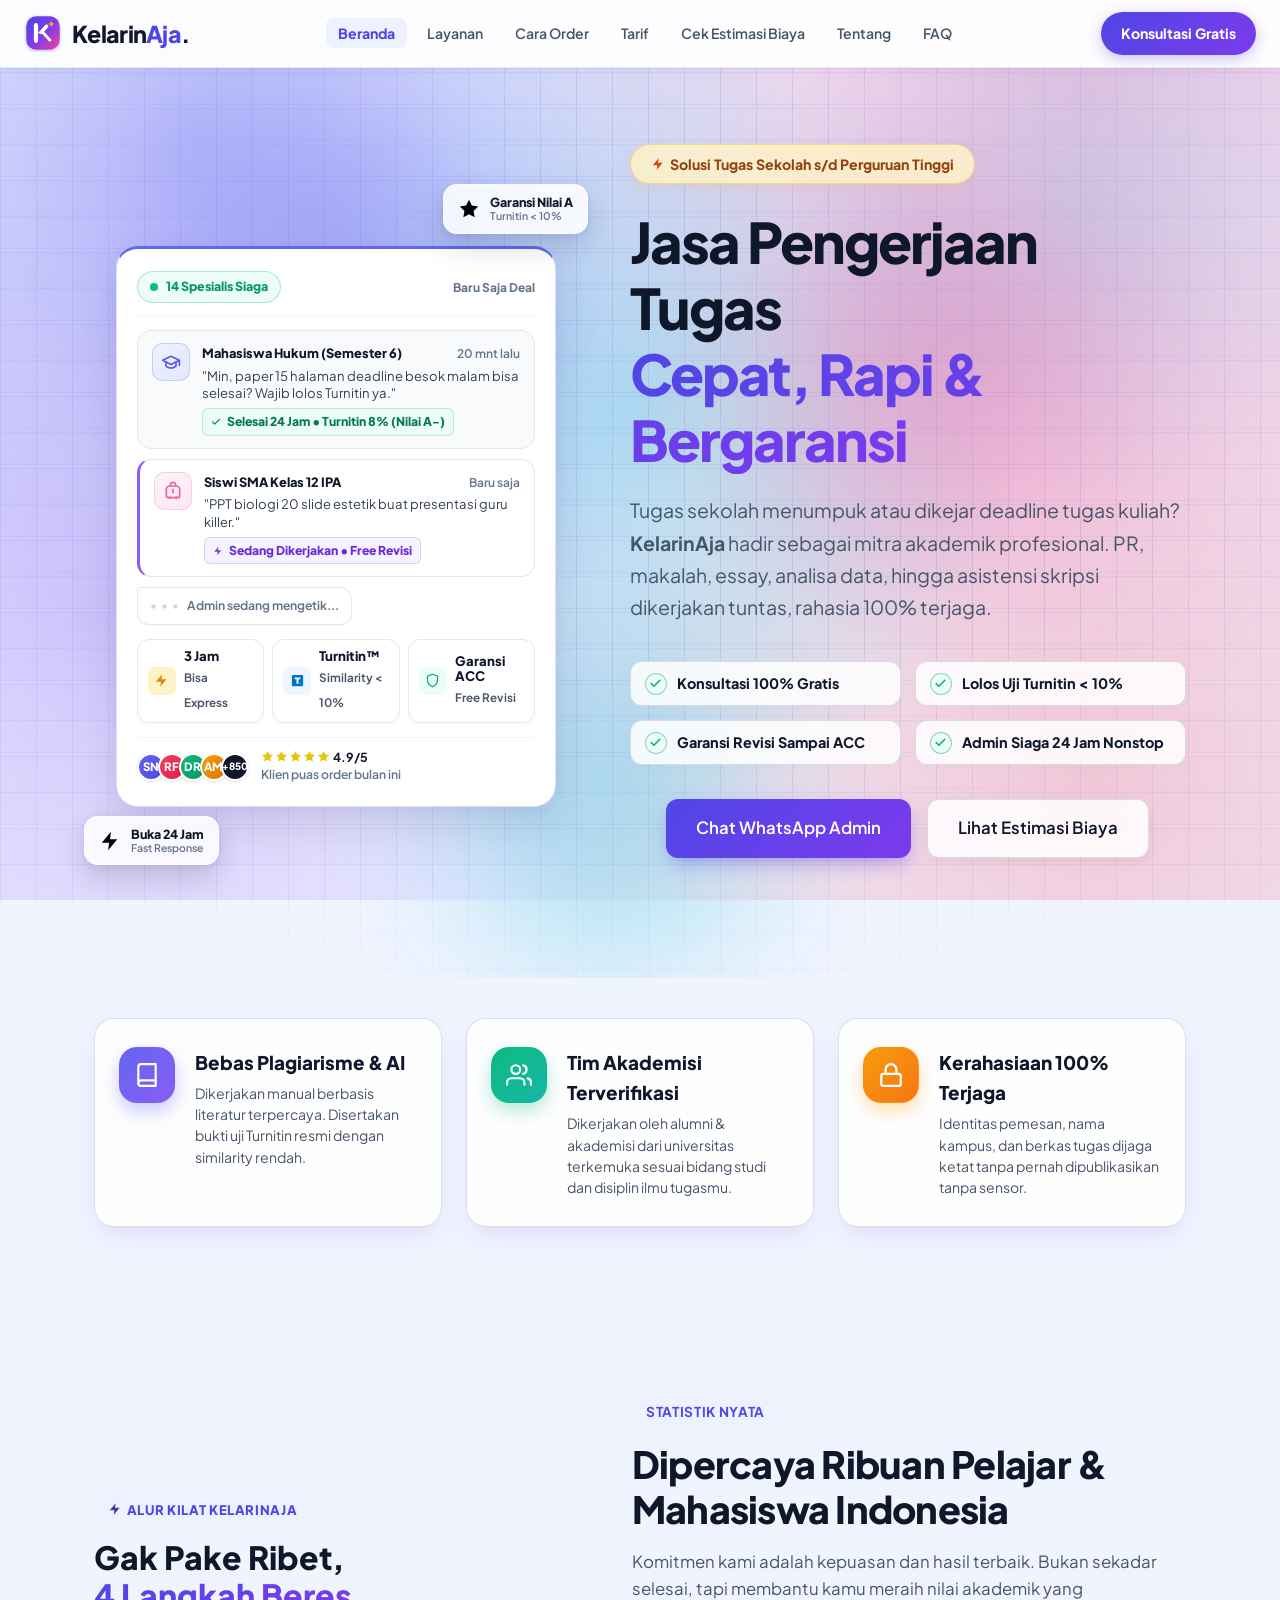
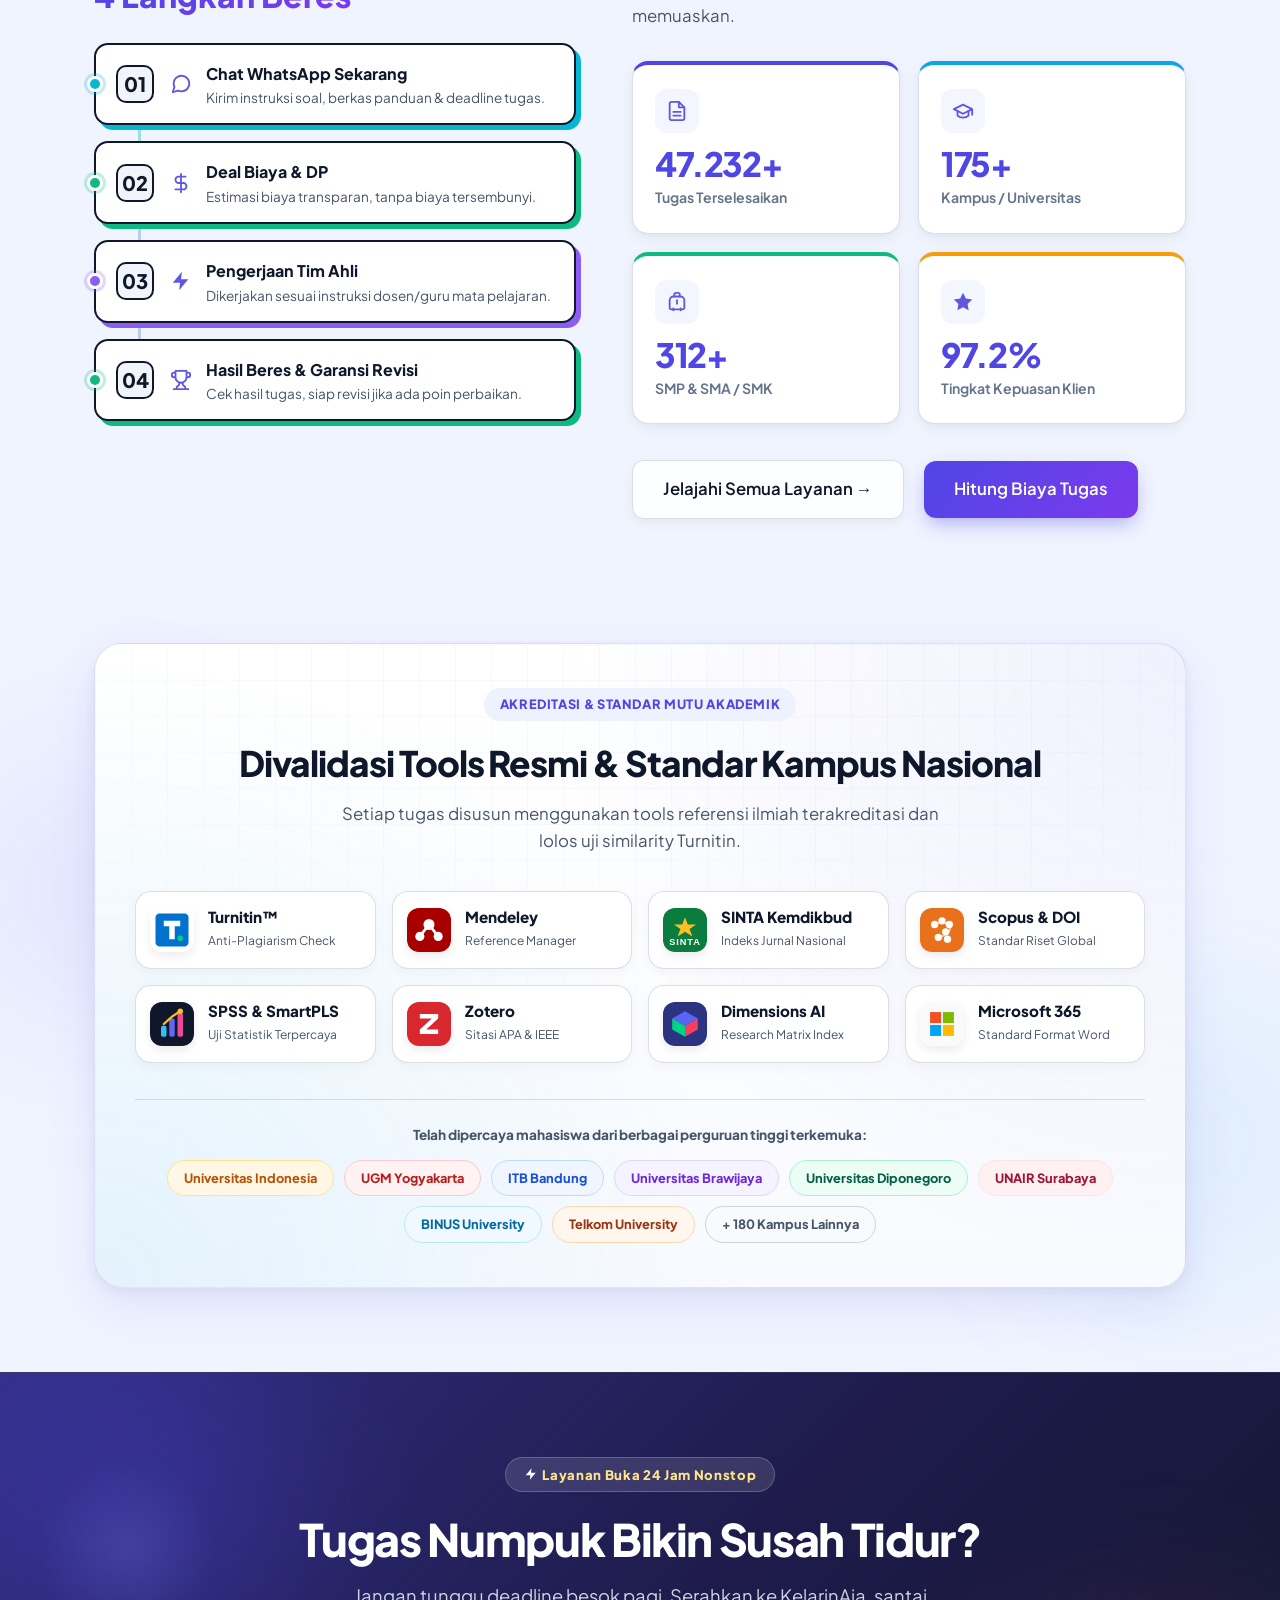
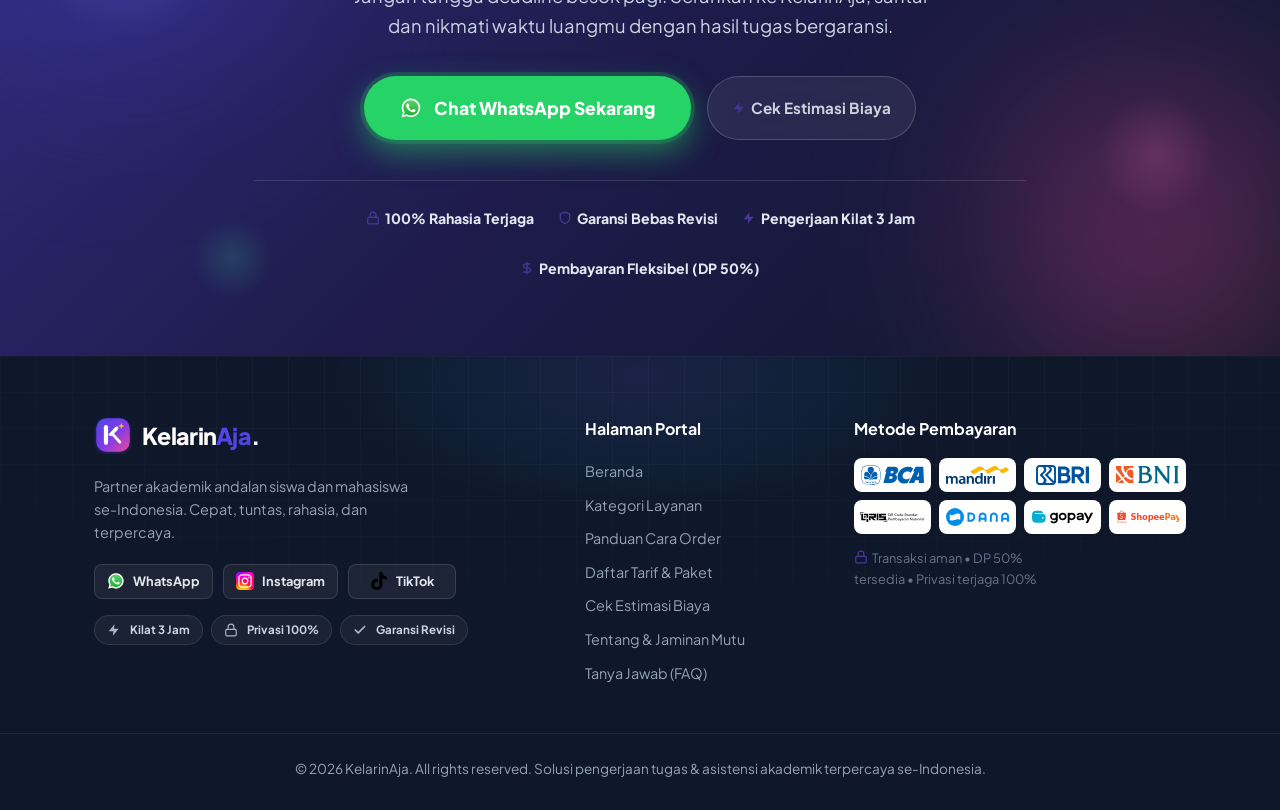
==== index.html @ 0a90c552 "Add favicon to eliminate 404" ====
<!DOCTYPE html>
<html lang="id">
<head>
  <meta charset="UTF-8">
  <meta name="viewport" content="width=device-width, initial-scale=1.0">
  <title>KelarinAja — Solusi Cepat &amp; Rapi Tugas Sekolah s/d Kuliah</title>
  <meta name="description" content="Jasa pengerjaan tugas akademik terpercaya untuk SMP, SMA, dan Mahasiswa. Privasi 100% aman, bebas plagiasi Turnitin, garansi revisi sampai tuntas.">
  <link rel="icon" type="image/svg+xml" href="logo.svg">
  <link rel="stylesheet" href="fonts.css">
  <link rel="stylesheet" href="styles.css?v=2.5">
</head>
<body>

  <!-- Navbar -->
  <header class="navbar">
    <div class="container nav-container">
      <a href="index.html" class="logo">
        <div class="logo-icon-wrap">
          <img src="logo.svg" alt="KelarinAja Logo" class="brand-logo-img">
        </div>
        <span class="logo-text">Kelarin<span class="logo-accent">Aja</span>.</span>
      </a>
      <nav class="nav-links">
        <a href="index.html" class="active">Beranda</a>
        <a href="layanan.html">Layanan</a>
        <a href="cara-order.html">Cara Order</a>
        <a href="harga.html">Tarif</a>
        <a href="cek-estimasi.html">Cek Estimasi Biaya</a>
        <a href="tentang.html">Tentang</a>
        <a href="faq.html">FAQ</a>
      </nav>
      <button class="menu-toggle" id="menuToggle" aria-label="Buka menu" aria-expanded="false">
        <span></span><span></span><span></span>
      </button>
      <a href="https://wa.me/6285770626647?text=Halo%20Admin%20KelarinAja,%20mau%20konsultasi%20tugas" target="_blank" class="btn btn-primary nav-cta">
        <span>Konsultasi Gratis</span>
      </a>
    </div>
  </header>
<nav class="mobile-drawer" id="mobileDrawer" aria-label="Menu mobile">
    <div class="drawer-head">
      <a href="index.html" class="drawer-logo">
        <img src="logo.svg" alt="KelarinAja Logo" class="brand-logo-img">
        <span class="logo-text">Kelarin<span class="logo-accent">Aja</span>.</span>
      </a>
      <button class="drawer-close" id="drawerClose" aria-label="Tutup menu" type="button">
        <span></span><span></span>
      </button>
    </div>
    <div class="drawer-links">
          <a href="index.html" class="d-link active">Beranda</a>
          <a href="layanan.html" class="d-link">Layanan</a>
          <a href="cara-order.html" class="d-link">Cara Order</a>
          <a href="harga.html" class="d-link">Tarif</a>
          <a href="cek-estimasi.html" class="d-link">Cek Estimasi Biaya</a>
          <a href="tentang.html" class="d-link">Tentang</a>
          <a href="faq.html" class="d-link">FAQ</a>
    </div>
    <div class="drawer-foot">
      <a href="https://wa.me/6285770626647?text=Halo%20Admin%20KelarinAja,%20mau%20konsultasi%20tugas" target="_blank" class="drawer-cta">
        <span>Konsultasi Gratis</span>
      </a>
      <div class="drawer-socials">
        <a href="https://wa.me/6285770626647" target="_blank" aria-label="WhatsApp"><img src="logo-social-wa.svg" alt="WA"></a>
        <a href="https://instagram.com/kelarinaja.id" target="_blank" aria-label="Instagram"><img src="logo-social-ig.svg" alt="IG"></a>
        <a href="https://tiktok.com/@kelarinaja" target="_blank" aria-label="TikTok"><img src="logo-social-tiktok.svg" alt="TikTok"></a>
      </div>
      <p class="drawer-note">Garansi Revisi &bull; Privasi 100% &bull; Kilat 3 Jam</p>
    </div>
</nav>

  <!-- Hero Section (Clean, Humanis, Berbobot) -->
  <section class="hero">
    <div class="hero-glow hero-glow-1"></div>
    <div class="hero-glow hero-glow-2"></div>
    <div class="hero-glow hero-glow-3"></div>

    <div class="container hero-split-modern">
            <!-- Kolom Kiri: Live Activity Showcase (Sempurna & Modern) -->
                  <div class="hero-avatar-col">
                    <!-- Floating glass proof chips -->
                    <div class="float-chip fc-grade">
                      <img src="icons/ic-star.svg" alt="">
                      <span><strong>Garansi Nilai A</strong><em>Turnitin &lt; 10%</em></span>
                    </div>
                    <div class="float-chip fc-24">
                      <img src="icons/ic-bolt.svg" alt="">
                      <span><strong>Buka 24 Jam</strong><em>Fast Response</em></span>
                    </div>
                    <div class="live-glass-card">
          <div class="live-card-header">
            <div class="live-status-badge">
              <span class="pulse-dot"></span>
              <span>14 Spesialis Siaga</span>
            </div>
            <span class="live-clock">Baru Saja Deal</span>
          </div>

          <div class="order-chat-bubble">
            <div class="chat-avatar-box av-grad-blue"><img src="icons/ic-grad.svg" alt=""></div>
            <div class="chat-content">
              <div class="chat-header-meta">
                <span class="chat-sender">Mahasiswa Hukum (Semester 6)</span>
                <span class="chat-time-tag">20 mnt lalu</span>
              </div>
              <div class="chat-msg">"Min, paper 15 halaman deadline besok malam bisa selesai? Wajib lolos Turnitin ya."</div>
              <div class="chat-tag status-success">
                <img class="tag-ic" src="icons/ic-check.svg" alt=""> Selesai 24 Jam • Turnitin 8% (Nilai A-)
              </div>
            </div>
          </div>

          <div class="order-chat-bubble secondary-bubble">
            <div class="chat-avatar-box av-grad-pink"><img src="icons/ic-bag.svg" alt=""></div>
            <div class="chat-content">
              <div class="chat-header-meta">
                <span class="chat-sender">Siswi SMA Kelas 12 IPA</span>
                <span class="chat-time-tag">Baru saja</span>
              </div>
              <div class="chat-msg">"PPT biologi 20 slide estetik buat presentasi guru killer."</div>
              <div class="chat-tag status-progress">
                <img class="tag-ic" src="icons/ic-bolt.svg" alt=""> Sedang Dikerjakan • Free Revisi
              </div>
            </div>
          </div>


          <div class="wa-typing-row">
            <span class="wa-typing-dot"></span>
            <span class="wa-typing-dot"></span>
            <span class="wa-typing-dot"></span>
            <span class="wa-typing-text">Admin sedang mengetik...</span>
          </div>

          <div class="live-metrics-row">
            <div class="live-metric-box">
              <div class="lm-icon-chip chip-amber"><img src="icons/ic-bolt.svg" alt=""></div>
              <div>
                <strong>3 Jam</strong>
                <span>Bisa Express</span>
              </div>
            </div>
            <div class="live-metric-box">
              <div class="lm-icon-chip chip-turnitin">
                <img src="logo-turnitin.svg" alt="Turnitin">
              </div>
              <div>
                <strong>Turnitin™</strong>
                <span>Similarity &lt; 10%</span>
              </div>
            </div>
            <div class="live-metric-box">
              <div class="lm-icon-chip chip-green"><img src="icons/ic-shield.svg" alt=""></div>
              <div>
                <strong>Garansi ACC</strong>
                <span>Free Revisi</span>
              </div>
            </div>
          </div>

          <div class="live-card-footer">
            <div class="user-stack">
              <span class="u-badge b1">SN</span>
              <span class="u-badge b2">RF</span>
              <span class="u-badge b3">DR</span>
              <span class="u-badge b4">AM</span>
              <span class="u-badge b-plus">+850</span>
            </div>
            <div class="u-proof-info">
              <div class="u-stars"><img class="star-ic" src="icons/ic-star.svg" alt=""><img class="star-ic" src="icons/ic-star.svg" alt=""><img class="star-ic" src="icons/ic-star.svg" alt=""><img class="star-ic" src="icons/ic-star.svg" alt=""><img class="star-ic" src="icons/ic-star.svg" alt=""> <strong>4.9/5</strong></div>
              <span class="u-text">Klien puas order bulan ini</span>
            </div>
          </div>
        </div>
      </div>
      <!-- Kolom Kanan: Headline + Checklist + CTA -->
      <div class="hero-content-col">
        <div class="hero-badge"><img class="badge-ic" src="icons/ic-sparkle.svg" alt=""> Solusi Tugas Sekolah s/d Perguruan Tinggi</div>
        <h1 class="hero-title">Jasa Pengerjaan Tugas <br><span class="gradient-text">Cepat, Rapi &amp; Bergaransi</span></h1>
        <p class="hero-desc">
          Tugas sekolah menumpuk atau dikejar deadline tugas kuliah? <strong>KelarinAja</strong> hadir sebagai mitra akademik profesional. PR, makalah, essay, analisa data, hingga asistensi skripsi dikerjakan tuntas, rahasia 100% terjaga.
        </p>

        <!-- 4 Key Checklist Points -->
        <div class="hero-checklist-grid">
          <div class="check-item">
            <span class="check-icon"><img src="icons/ic-check.svg" alt=""></span>
            <span>Konsultasi 100% Gratis</span>
          </div>
          <div class="check-item">
            <span class="check-icon"><img src="icons/ic-check.svg" alt=""></span>
            <span>Lolos Uji Turnitin &lt; 10%</span>
          </div>
          <div class="check-item">
            <span class="check-icon"><img src="icons/ic-check.svg" alt=""></span>
            <span>Garansi Revisi Sampai ACC</span>
          </div>
          <div class="check-item">
            <span class="check-icon"><img src="icons/ic-check.svg" alt=""></span>
            <span>Admin Siaga 24 Jam Nonstop</span>
          </div>
        </div>

        <div class="hero-actions">
          <a href="https://wa.me/6285770626647?text=Halo%20Admin%20KelarinAja,%20mau%20order%20tugas" target="_blank" class="btn btn-primary btn-lg">
            Chat WhatsApp Admin
          </a>
          <a href="cek-estimasi.html" class="btn btn-secondary btn-lg">
            Lihat Estimasi Biaya
          </a>
        </div>
      </div>
    </div>
  </section>

  <!-- 3 Pilar Keunggulan Utama -->
  <section class="section three-pillars-section">
    <div class="container">
      <div class="three-pillars-grid">
        <div class="pillar-card">
          <div class="pillar-icon-box bg-blue">
            <span class=""><img src="icons/ic-book.svg" alt=""></span>
          </div>
          <div class="pillar-content">
            <h3>Bebas Plagiarisme &amp; AI</h3>
            <p>Dikerjakan manual berbasis literatur terpercaya. Disertakan bukti uji Turnitin resmi dengan similarity rendah.</p>
          </div>
        </div>

        <div class="pillar-card">
          <div class="pillar-icon-box bg-teal">
            <span class=""><img src="icons/ic-users.svg" alt=""></span>
          </div>
          <div class="pillar-content">
            <h3>Tim Akademisi Terverifikasi</h3>
            <p>Dikerjakan oleh alumni &amp; akademisi dari universitas terkemuka sesuai bidang studi dan disiplin ilmu tugasmu.</p>
          </div>
        </div>

        <div class="pillar-card">
          <div class="pillar-icon-box bg-amber">
            <span class=""><img src="icons/ic-lock.svg" alt=""></span>
          </div>
          <div class="pillar-content">
            <h3>Kerahasiaan 100% Terjaga</h3>
            <p>Identitas pemesan, nama kampus, dan berkas tugas dijaga ketat tanpa pernah dipublikasikan tanpa sensor.</p>
          </div>
        </div>
      </div>
    </div>
  </section>

  <!-- Ringkasan Angka Pencapaian & Alur Order Singkat -->
  <section class="section">
    <div class="container">
      <div class="flow-proof-grid">
        <div class="flow-visual-col">
          <div class="flow-badge-top"><img class="badge-ic" src="icons/ic-sparkle.svg" alt=""> Alur Kilat KelarinAja</div>
          <h3 class="flow-visual-title">Gak Pake Ribet, <br><span class="gradient-text">4 Langkah Beres</span></h3>

          <!-- Timeline Terhubung dengan Garis Vertikal -->
          <div class="flow-cards-stack timeline-connected">
            <div class="pop-flow-card card-cyan">
              <div class="timeline-dot dot-cyan"></div>
              <div class="pop-card-number">01</div>
              <div class="pop-card-body">
                <span class="pop-card-icon"><img src="icons/ic-chat.svg" alt=""></span>
                <div>
                  <h4>Chat WhatsApp Sekarang</h4>
                  <p>Kirim instruksi soal, berkas panduan &amp; deadline tugas.</p>
                </div>
              </div>
            </div>

            <div class="pop-flow-card card-mint">
              <div class="timeline-dot dot-mint"></div>
              <div class="pop-card-number">02</div>
              <div class="pop-card-body">
                <span class="pop-card-icon"><img src="icons/ic-deal.svg" alt=""></span>
                <div>
                  <h4>Deal Biaya &amp; DP</h4>
                  <p>Estimasi biaya transparan, tanpa biaya tersembunyi.</p>
                </div>
              </div>
            </div>

            <div class="pop-flow-card card-purple">
              <div class="timeline-dot dot-purple"></div>
              <div class="pop-card-number">03</div>
              <div class="pop-card-body">
                <span class="pop-card-icon"><img src="icons/ic-bolt.svg" alt=""></span>
                <div>
                  <h4>Pengerjaan Tim Ahli</h4>
                  <p>Dikerjakan sesuai instruksi dosen/guru mata pelajaran.</p>
                </div>
              </div>
            </div>

            <div class="pop-flow-card card-emerald">
              <div class="timeline-dot dot-emerald"></div>
              <div class="pop-card-number">04</div>
              <div class="pop-card-body">
                <span class="pop-card-icon"><img src="icons/ic-trophy.svg" alt=""></span>
                <div>
                  <h4>Hasil Beres &amp; Garansi Revisi</h4>
                  <p>Cek hasil tugas, siap revisi jika ada poin perbaikan.</p>
                </div>
              </div>
            </div>
          </div>
        </div>

        <div class="flow-content-col">
          <span class="badge-sub">Statistik Nyata</span>
          <h2 class="flow-main-title">Dipercaya Ribuan Pelajar &amp; Mahasiswa Indonesia</h2>
          <p class="flow-main-desc">
            Komitmen kami adalah kepuasan dan hasil terbaik. Bukan sekadar selesai, tapi membantu kamu meraih nilai akademik yang memuaskan.
          </p>

          <div class="stats-counter-grid">
            <div class="stat-counter-card">
              <div class="stat-icon-wrap"><img src="icons/ic-doc.svg" alt=""></div>
              <div class="stat-number" data-target="48200" data-format="int" data-suffix="+">48.200+</div>
              <div class="stat-label">Tugas Terselesaikan</div>
            </div>

            <div class="stat-counter-card">
              <div class="stat-icon-wrap"><img src="icons/ic-grad.svg" alt=""></div>
              <div class="stat-number" data-target="180" data-format="int" data-suffix="+">180+</div>
              <div class="stat-label">Kampus / Universitas</div>
            </div>

            <div class="stat-counter-card">
              <div class="stat-icon-wrap"><img src="icons/ic-bag.svg" alt=""></div>
              <div class="stat-number" data-target="320" data-format="int" data-suffix="+">320+</div>
              <div class="stat-label">SMP &amp; SMA / SMK</div>
            </div>

            <div class="stat-counter-card">
              <div class="stat-icon-wrap"><img src="icons/ic-star.svg" alt=""></div>
              <div class="stat-number" data-target="99.4" data-format="decimal" data-suffix="%">99.4%</div>
              <div class="stat-label">Tingkat Kepuasan Klien</div>
            </div>
          </div>

          <div class="flow-cta-box">
            <a href="layanan.html" class="btn btn-secondary btn-lg">
              Jelajahi Semua Layanan &rarr;
            </a>
            <a href="cek-estimasi.html" class="btn btn-primary btn-lg">
              Hitung Biaya Tugas
            </a>
          </div>
        </div>
      </div>
    </div>
  </section>

  <!-- Section Validasi & Logo Mitra Resmi (SINTA, Scopus, Mendeley, Turnitin, Kampus) -->
  <section class="section trust-brands-section">
    <div class="container">
      <div class="trust-banner-card">
        <div class="tb-badge-top">Akreditasi &amp; Standar Mutu Akademik</div>
        <h2 class="tb-title">Divalidasi Tools Resmi &amp; Standar Kampus Nasional</h2>
        <p class="tb-desc">Setiap tugas disusun menggunakan tools referensi ilmiah terakreditasi dan lolos uji similarity Turnitin.</p>
        
        <!-- Logo Validasi Grid (Dengan Logo Asli Vektor HD, Bukan Emoji) -->
        <div class="verified-logos-grid">
          <div class="v-logo-item">
            <div class="v-brand-img-wrap">
              <img src="logo-turnitin.svg" alt="Turnitin Logo" class="v-brand-img">
            </div>
            <div>
              <strong>Turnitin™</strong>
              <span>Anti-Plagiarism Check</span>
            </div>
          </div>

          <div class="v-logo-item">
            <div class="v-brand-img-wrap">
              <img src="logo-mendeley.svg" alt="Mendeley Logo" class="v-brand-img">
            </div>
            <div>
              <strong>Mendeley</strong>
              <span>Reference Manager</span>
            </div>
          </div>

          <div class="v-logo-item">
            <div class="v-brand-img-wrap">
              <img src="logo-sinta.svg" alt="SINTA Kemdikbud Logo" class="v-brand-img">
            </div>
            <div>
              <strong>SINTA Kemdikbud</strong>
              <span>Indeks Jurnal Nasional</span>
            </div>
          </div>

          <div class="v-logo-item">
            <div class="v-brand-img-wrap">
              <img src="logo-scopus.svg" alt="Scopus Logo" class="v-brand-img">
            </div>
            <div>
              <strong>Scopus &amp; DOI</strong>
              <span>Standar Riset Global</span>
            </div>
          </div>

          <div class="v-logo-item">
            <div class="v-brand-img-wrap">
              <img src="logo-spss.svg" alt="SPSS SmartPLS Logo" class="v-brand-img">
            </div>
            <div>
              <strong>SPSS &amp; SmartPLS</strong>
              <span>Uji Statistik Terpercaya</span>
            </div>
          </div>

          <div class="v-logo-item">
            <div class="v-brand-img-wrap">
              <img src="logo-zotero.svg" alt="Zotero Logo" class="v-brand-img">
            </div>
            <div>
              <strong>Zotero</strong>
              <span>Sitasi APA &amp; IEEE</span>
            </div>
          </div>

          <div class="v-logo-item">
            <div class="v-brand-img-wrap">
              <img src="logo-dimensions.svg" alt="Dimensions AI Logo" class="v-brand-img">
            </div>
            <div>
              <strong>Dimensions AI</strong>
              <span>Research Matrix Index</span>
            </div>
          </div>

          <div class="v-logo-item">
            <div class="v-brand-img-wrap">
              <img src="logo-microsoft.svg" alt="Microsoft 365 Logo" class="v-brand-img">
            </div>
            <div>
              <strong>Microsoft 365</strong>
              <span>Standard Format Word</span>
            </div>
          </div>
        </div>

        <!-- Campus Trust Badges Row -->
        <div class="campus-trust-row">
          <span class="ct-label">Telah dipercaya mahasiswa dari berbagai perguruan tinggi terkemuka:</span>
          <div class="campus-pills">
            <span class="cp-pill cp-ui">Universitas Indonesia</span>
            <span class="cp-pill cp-ugm">UGM Yogyakarta</span>
            <span class="cp-pill cp-itb">ITB Bandung</span>
            <span class="cp-pill cp-ub">Universitas Brawijaya</span>
            <span class="cp-pill cp-undip">Universitas Diponegoro</span>
            <span class="cp-pill cp-unair">UNAIR Surabaya</span>
            <span class="cp-pill cp-binus">BINUS University</span>
            <span class="cp-pill cp-telkom">Telkom University</span>
            <span class="cp-pill cp-more">+ 180 Kampus Lainnya</span>
          </div>
        </div>
      </div>
    </div>
  </section>

  <!-- CTA Banner (Mewah, Modern, dengan Ornamen & Kontras Jelas) -->
  <section class="cta-banner">
    <div class="cta-glow cta-glow-left"></div>
    <div class="cta-glow cta-glow-right"></div>
    <!-- Floating decorative orbs -->
    <div class="cta-float-orb cta-orb-1"></div>
    <div class="cta-float-orb cta-orb-2"></div>
    <div class="cta-float-orb cta-orb-3"></div>

    <div class="container text-center cta-container-inner">
      <span class="cta-top-tag"><img class="badge-ic" src="icons/ic-sparkle.svg" alt=""> Layanan Buka 24 Jam Nonstop</span>
      <h2>Tugas Numpuk Bikin Susah Tidur?</h2>
      <p>Jangan tunggu deadline besok pagi. Serahkan ke KelarinAja, santai dan nikmati waktu luangmu dengan hasil tugas bergaransi.</p>

      <div class="cta-btn-group">
        <a href="https://wa.me/6285770626647?text=Halo%20Admin%20KelarinAja,%20mau%20order%20tugas%20sekarang" target="_blank" class="btn btn-cta-wa btn-lg">
          <img src="logo-social-wa.svg" alt="WA" style="width: 22px; height: 22px; display: block;">
          <span>Chat WhatsApp Sekarang</span>
        </a>
        <a href="cek-estimasi.html" class="btn btn-cta-calc btn-lg">
          <span><img class="badge-ic" src="icons/ic-sparkle.svg" alt=""> Cek Estimasi Biaya</span>
        </a>
      </div>

      <!-- Trust Badges di Bawah Tombol CTA -->
      <div class="cta-bottom-guarantee">
        <div class="c-badge-item">
          <span><img class="badge-ic" src="icons/ic-lock.svg" alt=""> 100% Rahasia Terjaga</span>
        </div>
        <div class="c-badge-item">
          <span><img class="badge-ic" src="icons/ic-shield.svg" alt=""> Garansi Bebas Revisi</span>
        </div>
        <div class="c-badge-item">
          <span><img class="badge-ic" src="icons/ic-bolt.svg" alt=""> Pengerjaan Kilat 3 Jam</span>
        </div>
        <div class="c-badge-item">
          <span><img class="badge-ic" src="icons/ic-deal.svg" alt=""> Pembayaran Fleksibel (DP 50%)</span>
        </div>
      </div>
    </div>
  </section>

  <!-- Footer -->
  <footer class="footer">
    <div class="container footer-container">
      <div class="footer-col">
        <a href="index.html" class="logo">
          <div class="logo-icon-wrap">
            <img src="logo.svg" alt="KelarinAja Logo" class="brand-logo-img">
          </div>
          <span class="logo-text">Kelarin<span class="logo-accent">Aja</span>.</span>
        </a>
        <p class="footer-desc">Partner akademik andalan siswa dan mahasiswa se-Indonesia. Cepat, tuntas, rahasia, dan terpercaya.</p>
        <div class="footer-social-row">
                  <a href="https://wa.me/6285770626647" target="_blank" class="footer-social-link" title="WhatsApp Admin Resmi">
                    <img src="logo-social-wa.svg" alt="WhatsApp" class="footer-social-icon">
                    <span>WhatsApp</span>
                  </a>
                  <a href="https://instagram.com/kelarinaja.id" target="_blank" class="footer-social-link" title="Instagram: @kelarinaja.id">
                    <img src="logo-social-ig.svg" alt="Instagram" class="footer-social-icon">
                    <span>Instagram</span>
                  </a>
                  <a href="https://tiktok.com/@kelarinaja" target="_blank" class="footer-social-link" title="TikTok: @kelarinaja">
                    <img src="logo-social-tiktok.svg" alt="TikTok" class="footer-social-icon">
                    <span>TikTok</span>
                  </a>
                </div>
                <div class="footer-trust-chips">
                  <span class="ft-chip"><img class="badge-ic" src="icons/ic-bolt.svg" alt=""> Kilat 3 Jam</span>
                  <span class="ft-chip"><img class="badge-ic" src="icons/ic-lock.svg" alt=""> Privasi 100%</span>
                  <span class="ft-chip"><img class="badge-ic" src="icons/ic-check.svg" alt=""> Garansi Revisi</span>
                </div>
      </div>
      <div class="footer-col">
        <h4>Halaman Portal</h4>
        <ul class="footer-links">
          <li><a href="index.html">Beranda</a></li>
          <li><a href="layanan.html">Kategori Layanan</a></li>
          <li><a href="cara-order.html">Panduan Cara Order</a></li>
          <li><a href="harga.html">Daftar Tarif &amp; Paket</a></li>
          <li><a href="cek-estimasi.html">Cek Estimasi Biaya</a></li>
          <li><a href="tentang.html">Tentang &amp; Jaminan Mutu</a></li>
          <li><a href="faq.html">Tanya Jawab (FAQ)</a></li>
        </ul>
      </div>
      <div class="footer-col">
        <h4>Metode Pembayaran</h4>
        <div class="payment-logo-row">
          <div class="pay-card" title="Bank BCA"><img src="logo-pay-bca.svg" alt="BCA"></div>
          <div class="pay-card" title="Bank Mandiri"><img src="logo-pay-mandiri.svg" alt="Mandiri"></div>
          <div class="pay-card" title="Bank BRI"><img src="logo-pay-bri.svg" alt="BRI"></div>
          <div class="pay-card" title="Bank BNI"><img src="logo-pay-bni.svg" alt="BNI"></div>
          <div class="pay-card pay-card-qris" title="QRIS Semua Pembayaran"><img src="logo-pay-qris.svg" alt="QRIS"></div>
          <div class="pay-card" title="DANA E-Wallet"><img src="logo-pay-dana.svg" alt="DANA"></div>
          <div class="pay-card" title="GoPay E-Wallet"><img src="logo-pay-gopay.svg" alt="GoPay"></div>
          <div class="pay-card" title="ShopeePay E-Wallet"><img src="logo-pay-shopeepay.svg" alt="ShopeePay"></div>
        </div>
        <p class="footer-safe-note" style="margin-top: 14px; font-size: 0.8rem; color: #64748B; text-wrap: balance;">
          <img class="badge-ic" src="icons/ic-lock.svg" alt=""> Transaksi aman • DP 50% tersedia • Privasi terjaga 100%
        </p>
      </div>
    </div>
    <div class="footer-bottom text-center">
      <p>&copy; 2026 KelarinAja. All rights reserved. Solusi pengerjaan tugas &amp; asistensi akademik terpercaya se-Indonesia.</p>
    </div>
  </footer>

  <!-- Floating WhatsApp Button -->
  <a href="https://wa.me/6285770626647?text=Halo%20Admin%20KelarinAja,%20mau%20konsultasi%20tugas" target="_blank" class="floating-wa" title="Hubungi Admin WhatsApp">
    <img src="logo-social-wa.svg" alt="WA" style="width: 20px; height: 20px; display: block;">
    <span class="wa-text">Chat Admin</span>
  </a>

  <script src="script.js?v=2.5"></script>
  <script src="menu.js?v=2.5"></script>
</body>
</html>
---- fonts.css ----
/* Font lokal - disalin dari Google Fonts (subset latin).
   Alasan: supaya tampilan tidak bergantung pada koneksi ke Google.
   Kalau requestnya lambat, browser render pakai font sistem dan desainnya
   jatuh tanpa error apa pun.

   Bobot yang berbentuk rentang (mis. 400 700) berarti file itu variable
   font - satu file melayani semua bobot. Lisensi: SIL OFL 1.1.
   Verifikasi: [...document.fonts] semuanya 'loaded', dan tidak ada
   link ke google di DOM. */

@font-face{
  font-family: 'Plus Jakarta Sans';
  font-style: normal;
  font-weight: 400 800;
  font-display: swap;
  src: url('assets/fonts/plus-jakarta-sans-normal.woff2') format('woff2');
}
---- styles.css ----
/* Design System & Base CSS */
:root {
  --primary: #4F46E5;
  --primary-hover: #4338CA;
  --primary-light: #EEF2FF;
  --accent: #06B6D4;
  --accent-pink: #EC4899;
  --text-main: #0F172A;
  --text-muted: #475569;
  --bg-main: #F0F4FF;
  --bg-light: rgba(255, 255, 255, 0.85);
  --border: rgba(148, 163, 184, 0.35);
  --card-shadow: 0 12px 30px -6px rgba(79, 70, 229, 0.12), 0 6px 12px -4px rgba(0, 0, 0, 0.04);
  --card-hover-shadow: 0 20px 35px -5px rgba(79, 70, 229, 0.2), 0 10px 15px -5px rgba(0, 0, 0, 0.06);
  --radius: 20px;
  --radius-sm: 10px;
  --font-sans: 'Plus Jakarta Sans', -apple-system, BlinkMacSystemFont, sans-serif;
}

* {
  box-sizing: border-box;
  margin: 0;
  padding: 0;
}

html {
  scroll-behavior: smooth;
  overflow-x: clip;
}

body {
  font-family: var(--font-sans);
  color: var(--text-main);
  background-color: var(--bg-main);
  /* Energetic Vivid Mesh Gradient + High Contrast Tech Grid */
  background-image: 
    radial-gradient(circle at 15% 15%, rgba(99, 102, 241, 0.35) 0%, transparent 45%),
    radial-gradient(circle at 85% 10%, rgba(236, 72, 153, 0.3) 0%, transparent 45%),
    radial-gradient(circle at 50% 45%, rgba(6, 182, 212, 0.28) 0%, transparent 50%),
    radial-gradient(circle at 10% 70%, rgba(139, 92, 246, 0.3) 0%, transparent 45%),
    radial-gradient(circle at 85% 85%, rgba(244, 63, 94, 0.25) 0%, transparent 45%),
    linear-gradient(to right, rgba(99, 102, 241, 0.08) 1px, transparent 1px),
    linear-gradient(to bottom, rgba(99, 102, 241, 0.08) 1px, transparent 1px);
  background-size: 100% 100%, 100% 100%, 100% 100%, 100% 100%, 100% 100%, 36px 36px, 36px 36px;
  background-attachment: fixed;
  line-height: 1.6;
  -webkit-font-smoothing: antialiased;
}

.container {
  max-width: 1140px;
  margin: 0 auto;
  padding: 0 24px;
}

/* Typography & Helpers */
.text-center { text-align: center; }
.gradient-text {
  background: linear-gradient(135deg, #4F46E5 0%, #7C3AED 100%);
  -webkit-background-clip: text;
  -webkit-text-fill-color: transparent;
}

.badge-sub {
  display: inline-block;
  padding: 6px 14px;
  background: var(--primary-light);
  color: var(--primary);
  font-size: 0.85rem;
  font-weight: 700;
  border-radius: 999px;
  text-transform: uppercase;
  letter-spacing: 0.05em;
  margin-bottom: 12px;
}

.section {
  padding: 84px 0;
}

.bg-light {
  background-color: var(--bg-light);
}

.section-title {
  font-size: 2.25rem;
  font-weight: 800;
  letter-spacing: -0.02em;
  margin-bottom: 12px;
}

.section-desc {
  font-size: 1.1rem;
  color: var(--text-muted);
  max-width: 600px;
  margin: 0 auto 50px;
}

/* Buttons */
.btn {
  display: inline-flex;
  align-items: center;
  justify-content: center;
  padding: 12px 24px;
  border-radius: var(--radius-sm);
  font-weight: 600;
  text-decoration: none;
  transition: all 0.2s ease;
  cursor: pointer;
  border: none;
  font-size: 0.95rem;
}

.btn-primary {
  background: linear-gradient(135deg, #4F46E5 0%, #7C3AED 100%);
  color: #fff;
  box-shadow: 0 8px 20px -4px rgba(79, 70, 229, 0.45);
}

.btn-primary:hover {
  background: linear-gradient(135deg, #4338CA 0%, #6D28D9 100%);
  transform: translateY(-2px);
  box-shadow: 0 12px 24px -4px rgba(79, 70, 229, 0.55);
}

.btn-secondary {
  background: rgba(255, 255, 255, 0.85);
  backdrop-filter: blur(8px);
  color: var(--text-main);
  border: 1px solid var(--border);
  box-shadow: 0 4px 12px rgba(0, 0, 0, 0.05);
}

.btn-secondary:hover {
  background-color: #fff;
  border-color: #94a3b8;
  transform: translateY(-2px);
}

.btn-outline {
  background-color: transparent;
  color: var(--primary);
  border: 2px solid var(--primary);
}

.btn-outline:hover {
  background-color: var(--primary);
  color: #fff;
}

.btn-lg {
  padding: 15px 30px;
  font-size: 1.05rem;
  border-radius: 12px;
}

.btn-block {
  width: 100%;
}

/* Navbar - Sleek Modern Floating Glass Navigation */
.navbar {
  position: sticky;
  top: 0;
  background: rgba(255, 255, 255, 0.94);
  backdrop-filter: blur(16px);
  z-index: 1000;
  border-bottom: 1px solid rgba(226, 232, 240, 0.8);
  box-shadow: 0 4px 20px -2px rgba(0, 0, 0, 0.04);
  padding: 12px 0;
}

.nav-container {
  max-width: 1280px;
  margin: 0 auto;
  padding: 0 24px;
  display: flex;
  align-items: center;
  justify-content: space-between;
  gap: 20px;
}

.logo {
  display: inline-flex;
  align-items: center;
  gap: 10px;
  text-decoration: none;
  font-size: 1.45rem;
  font-weight: 850;
  color: var(--text-main);
  letter-spacing: -0.03em;
  white-space: nowrap;
  flex-shrink: 0;
}

.logo-icon-wrap {
  width: 38px;
  height: 38px;
  display: flex;
  align-items: center;
  justify-content: center;
  flex-shrink: 0;
  transition: transform 0.3s cubic-bezier(0.34, 1.56, 0.64, 1);
}

.logo:hover .logo-icon-wrap {
  transform: rotate(-8deg) scale(1.08);
}

.brand-logo-img {
  width: 100%;
  height: 100%;
  display: block;
}

.logo-accent {
  color: var(--primary);
}

.nav-links {
  display: flex;
  align-items: center;
  gap: 8px;
  flex-wrap: nowrap;
  white-space: nowrap;
}

.nav-links a {
  text-decoration: none;
  color: #475569;
  font-weight: 600;
  font-size: 0.88rem;
  padding: 8px 12px;
  border-radius: 8px;
  transition: all 0.2s ease;
  white-space: nowrap;
  display: inline-flex;
  align-items: center;
  line-height: 1;
}

.nav-links a:hover {
  color: var(--primary);
  background: rgba(238, 242, 255, 0.7);
}

.nav-links a.active {
  color: var(--primary);
  background: var(--primary-light);
  font-weight: 750;
}

.nav-links a.nav-highlight {
  color: #4338CA;
  background: linear-gradient(135deg, #EEF2FF 0%, #E0E7FF 100%);
  border: 1px solid rgba(79, 70, 229, 0.25);
  font-weight: 750;
  padding: 8px 14px;
  border-radius: 999px;
  box-shadow: 0 2px 8px rgba(79, 70, 229, 0.08);
}

.nav-links a.nav-highlight:hover {
  background: var(--primary);
  color: #FFFFFF;
  border-color: var(--primary);
  box-shadow: 0 4px 12px rgba(79, 70, 229, 0.25);
}

.nav-cta {
  padding: 10px 20px;
  font-size: 0.88rem;
  font-weight: 750;
  white-space: nowrap;
  flex-shrink: 0;
  border-radius: 999px;
  background: linear-gradient(135deg, #4F46E5 0%, #7C3AED 100%);
  box-shadow: 0 4px 14px rgba(79, 70, 229, 0.3);
}

/* Page Header for Subpages */
.page-header {
  padding: 60px 0 30px;
  text-align: center;
  position: relative;
}

/* themed icon chip at top of subpage headers — one aligned unit with the pill */
.page-header-badge {
  display: inline-flex;
  align-items: center;
  gap: 10px;
  margin-bottom: 14px;
}

.page-header-badge .badge-sub {
  margin-bottom: 0;
}

.page-header-icon {
  display: inline-flex;
  align-items: center;
  justify-content: center;
  width: 44px;
  height: 44px;
  border-radius: 14px;
  background: linear-gradient(135deg, #6366F1, #8B5CF6);
  box-shadow: 0 8px 18px rgba(99, 102, 241, 0.32);
  flex-shrink: 0;
}

.page-header-icon img {
  width: 26px;
  height: 26px;
  filter: brightness(0) invert(1);
}

/* Vertical Steps Detail (cara-order.html) */
.steps-vertical-list {
  display: flex;
  flex-direction: column;
  gap: 24px;
}

.step-card-detail {
  background: rgba(255, 255, 255, 0.9);
  backdrop-filter: blur(16px);
  border: 1px solid var(--border);
  border-radius: 20px;
  padding: 32px 30px;
  box-shadow: var(--card-shadow);
  position: relative;
  transition: transform 0.2s ease;
}

.step-card-detail:hover {
  transform: translateY(-4px);
  border-color: rgba(79, 70, 229, 0.4);
}

.sc-badge {
  display: inline-block;
  font-size: 0.75rem;
  font-weight: 800;
  color: var(--primary);
  background: var(--primary-light);
  padding: 4px 12px;
  border-radius: 6px;
  margin-bottom: 12px;
  letter-spacing: 0.05em;
}

/* colored per-step accents (connects with index flow colors) */
.step-card-detail:nth-child(1) { border-left: 4px solid #22D3EE; }
.step-card-detail:nth-child(2) { border-left: 4px solid #10B981; }
.step-card-detail:nth-child(3) { border-left: 4px solid #8B5CF6; }
.step-card-detail:nth-child(4) { border-left: 4px solid #F59E0B; }

.step-card-detail:nth-child(1) .sc-badge { background: #E0F7FE; color: #0E7490; }
.step-card-detail:nth-child(2) .sc-badge { background: #D1FAE5; color: #047857; }
.step-card-detail:nth-child(3) .sc-badge { background: #EDE9FE; color: #6D28D9; }
.step-card-detail:nth-child(4) .sc-badge { background: #FEF3C7; color: #B45309; }

.sc-header {
  display: flex;
  align-items: center;
  gap: 14px;
  margin-bottom: 12px;
}

.sc-icon {
  font-size: 1.8rem;
  width: 48px;
  height: 48px;
  border-radius: 14px;
  display: flex;
  align-items: center;
  justify-content: center;
  flex-shrink: 0;
  box-shadow: 0 8px 18px rgba(99, 102, 241, 0.22);
  transition: transform 0.25s cubic-bezier(0.34, 1.56, 0.64, 1);
}

.step-card-detail:nth-child(1) .sc-icon { background: linear-gradient(135deg, #22D3EE, #0EA5E9); }
.step-card-detail:nth-child(2) .sc-icon { background: linear-gradient(135deg, #10B981, #14B8A6); }
.step-card-detail:nth-child(3) .sc-icon { background: linear-gradient(135deg, #8B5CF6, #6366F1); }
.step-card-detail:nth-child(4) .sc-icon { background: linear-gradient(135deg, #F59E0B, #F97316); }

.step-card-detail:hover .sc-icon {
  transform: rotate(-6deg) scale(1.08);
}

.step-card-detail .sc-icon img {
  width: 22px;
  height: 22px;
  filter: brightness(0) invert(1);
}

.sc-header h3 {
  font-size: 1.35rem;
  font-weight: 800;
  color: var(--text-main);
}

.step-card-detail p {
  font-size: 0.95rem;
  color: var(--text-muted);
  line-height: 1.6;
  margin-bottom: 16px;
}

.sc-checklist {
  list-style: none;
  display: flex;
  flex-direction: column;
  gap: 8px;
}

.sc-checklist li {
  font-size: 0.92rem;
  color: #334155;
  display: flex;
  align-items: center;
}

.sc-checklist li::before {
  content: "✓";
  color: #10B981;
  font-weight: 800;
  margin-right: 10px;
}

/* Calculator Box Grid (cek-estimasi.html) */
.calc-box-grid {
  display: grid;
  grid-template-columns: 1.25fr 1fr;
  gap: 36px;
  align-items: flex-start;
}

.calc-form-col {
  background: rgba(255, 255, 255, 0.92);
  backdrop-filter: blur(16px);
  border: 1px solid var(--border);
  border-radius: 24px;
  padding: 32px 28px;
  box-shadow: var(--card-shadow);
  display: flex;
  flex-direction: column;
  gap: 24px;
}

.calc-group {
  display: flex;
  flex-direction: column;
  gap: 10px;
}

.calc-label {
  font-size: 0.95rem;
  font-weight: 800;
  color: var(--text-main);
  display: flex;
  align-items: center;
  gap: 10px;
}

/* step number chip */
.calc-step-num {
  display: inline-flex;
  align-items: center;
  justify-content: center;
  width: 26px;
  height: 26px;
  border-radius: 50%;
  flex-shrink: 0;
  font-size: 0.78rem;
  font-weight: 800;
  color: #FFFFFF;
  background: linear-gradient(135deg, #6366F1, #8B5CF6);
  box-shadow: 0 4px 10px rgba(99, 102, 241, 0.3);
}

.radio-pill-group {
  display: flex;
  gap: 10px;
  flex-wrap: wrap;
}

.radio-pill {
  cursor: pointer;
}

.radio-pill input {
  display: none;
}

.radio-pill span {
  display: inline-block;
  padding: 8px 16px;
  background: #F1F5F9;
  border: 1px solid var(--border);
  border-radius: 10px;
  font-size: 0.88rem;
  font-weight: 700;
  color: #475569;
  transition: all 0.2s ease;
}

.radio-pill:hover span {
  border-color: var(--primary);
  transform: translateY(-2px);
  box-shadow: 0 6px 14px rgba(79, 70, 229, 0.12);
}

.radio-pill input:checked + span {
  background: var(--primary);
  color: #FFFFFF;
  border-color: var(--primary);
  box-shadow: 0 4px 12px rgba(79, 70, 229, 0.25);
}

.calc-select {
  width: 100%;
  padding: 12px 16px;
  border-radius: 12px;
  border: 1px solid var(--border);
  font-family: var(--font-sans);
  font-size: 0.92rem;
  font-weight: 600;
  color: var(--text-main);
  background: #FFFFFF;
  outline: none;
  transition: border-color 0.2s;
}

.calc-select:focus {
  border-color: var(--primary);
}

.calc-slider {
  width: 100%;
  accent-color: var(--primary);
  cursor: pointer;
}

.slider-ticks {
  display: flex;
  justify-content: space-between;
  font-size: 0.75rem;
  font-weight: 700;
  color: var(--text-muted);
}

/* Result Sticky Card */
.result-sticky-card {
  background: linear-gradient(145deg, #FFFFFF 0%, #EEF2FF 100%);
  border: 2px solid rgba(79, 70, 229, 0.3);
  border-radius: 24px;
  padding: 32px 28px;
  box-shadow: 0 20px 40px rgba(79, 70, 229, 0.12);
  position: sticky;
  top: 100px;
}

.res-badge {
  font-size: 0.75rem;
  font-weight: 800;
  letter-spacing: 0.06em;
  color: var(--primary);
}

.res-price-wrap {
  display: flex;
  align-items: baseline;
  gap: 6px;
  margin: 12px 0 6px;
}

.res-currency {
  font-size: 1.2rem;
  font-weight: 800;
  color: var(--text-muted);
}

.res-price {
  font-size: 2.8rem;
  font-weight: 900;
  color: #4F46E5;
  letter-spacing: -0.03em;
}

.res-sub {
  font-size: 0.78rem;
  color: var(--text-muted);
  line-height: 1.4;
  margin-bottom: 12px;
}

.res-min-note {
  font-size: 0.78rem;
  color: #475569;
  background: rgba(16, 185, 129, 0.08);
  border: 1px dashed rgba(16, 185, 129, 0.35);
  border-radius: 10px;
  padding: 8px 12px;
  margin-bottom: 16px;
  line-height: 1.5;
}

.res-min-note strong {
  color: #059669;
}

/* Green WhatsApp CTA on the calculator */
.btn-wa-green {
  background: #25D366;
  color: #FFFFFF;
  padding: 15px 26px;
  border-radius: 999px;
  font-weight: 800;
  display: inline-flex;
  align-items: center;
  justify-content: center;
  gap: 8px;
  box-shadow: 0 10px 24px rgba(37, 211, 102, 0.4), 0 0 0 4px rgba(37, 211, 102, 0.15);
  text-decoration: none;
  transition: all 0.2s ease;
}

.btn-wa-green:hover {
  background: #20BA5A;
  transform: translateY(-2px);
  box-shadow: 0 14px 30px rgba(37, 211, 102, 0.5), 0 0 0 6px rgba(37, 211, 102, 0.2);
  color: #FFFFFF;
}

.result-breakdown {
  display: flex;
  flex-direction: column;
  gap: 10px;
  padding: 16px 0;
  border-top: 1px dashed var(--border);
  border-bottom: 1px dashed var(--border);
  margin-bottom: 20px;
}

.rb-row {
  display: flex;
  justify-content: space-between;
  font-size: 0.88rem;
}

.rb-row span {
  color: var(--text-muted);
}

.rb-row strong {
  color: var(--text-main);
  text-align: right;
}

.result-guarantees {
  display: flex;
  flex-direction: column;
  gap: 6px;
  font-size: 0.82rem;
  font-weight: 700;
  color: #059669;
  margin-bottom: 24px;
}

/* About Grid (tentang.html) */
.about-grid {
  display: grid;
  grid-template-columns: repeat(2, 1fr);
  gap: 32px;
}

.about-card-box {
  background: rgba(255, 255, 255, 0.9);
  backdrop-filter: blur(16px);
  border: 1px solid var(--border);
  border-radius: 24px;
  padding: 36px 30px;
  box-shadow: var(--card-shadow);
}

.about-card-box h2 {
  font-size: 1.7rem;
  font-weight: 800;
  margin-bottom: 16px;
}

.about-card-box p {
  font-size: 0.95rem;
  color: var(--text-muted);
  line-height: 1.65;
  margin-bottom: 14px;
}

.about-values-list {
  list-style: none;
  display: flex;
  flex-direction: column;
  gap: 16px;
}

.about-values-list li {
  font-size: 0.9rem;
  color: #334155;
  line-height: 1.5;
}

.about-values-list strong {
  display: block;
  font-size: 0.95rem;
  color: var(--text-main);
  margin-bottom: 2px;
}

/* proof chips under the about story */
.about-proof-row {
  display: flex;
  flex-wrap: wrap;
  gap: 10px;
  margin-top: 22px;
}

.ap-chip {
  display: inline-flex;
  align-items: center;
  gap: 7px;
  font-size: 0.8rem;
  font-weight: 800;
  color: #334155;
  background: rgba(99, 102, 241, 0.07);
  border: 1px solid rgba(99, 102, 241, 0.25);
  border-radius: 999px;
  padding: 7px 14px;
}

.ap-chip .badge-ic {
  width: 15px;
  height: 15px;
  filter: invert(31%) sepia(85%) saturate(1500%) hue-rotate(233deg) brightness(92%) contrast(92%);
}

/* Breakpoint Calculator & About */
@media (max-width: 980px) {
  .calc-box-grid, .about-grid {
    grid-template-columns: 1fr;
  }
  .result-sticky-card {
    position: static;
  }
}

/* Hero Section - Inspired by JokiTugas Modernized */
.hero {
  position: relative;
  padding: 76px 0 68px;
  background: transparent;
  overflow: hidden;
}

/* Structured tech grid overlay - kills the flat AI-gradient look */
.hero::before {
  content: "";
  position: absolute;
  inset: 0;
  z-index: 0;
  pointer-events: none;
  background-image:
      linear-gradient(rgba(99, 102, 241, 0.09) 1px, transparent 1px),
      linear-gradient(90deg, rgba(99, 102, 241, 0.09) 1px, transparent 1px);
    background-size: 36px 36px;
  -webkit-mask-image: radial-gradient(ellipse 90% 80% at 50% 40%, #000 35%, transparent 100%);
  mask-image: radial-gradient(ellipse 90% 80% at 50% 40%, #000 35%, transparent 100%);
}

/* Subtle diagonal light streak for depth */
.hero::after {
  content: "";
  position: absolute;
  top: -20%;
  right: -10%;
  width: 640px;
  height: 640px;
  z-index: 0;
  pointer-events: none;
  background: radial-gradient(circle, rgba(34, 211, 238, 0.16) 0%, rgba(34, 211, 238, 0) 65%);
  transform: rotate(8deg);
}

.hero-split-modern {
  display: grid;
  grid-template-columns: 1fr 1.15fr;
  gap: 52px;
  align-items: center;
  position: relative;
  z-index: 1;
}

/* Sisi Kiri: Live Glass Card (Pengganti Foto AI yang Kaku) */
.hero-avatar-col {
  display: flex;
  justify-content: center;
  align-items: center;
  width: 100%;
  position: relative;
}

/* Floating glass proof chips around the live card */
.float-chip {
  position: absolute;
  z-index: 2;
  display: flex;
  align-items: center;
  gap: 10px;
  background: rgba(255, 255, 255, 0.86);
  backdrop-filter: blur(14px);
  -webkit-backdrop-filter: blur(14px);
  border: 1px solid rgba(255, 255, 255, 0.7);
  border-radius: 14px;
  padding: 10px 14px;
  box-shadow: 0 12px 28px rgba(15, 23, 42, 0.16), 0 2px 8px rgba(79, 70, 229, 0.08);
  animation: chipFloat 5s ease-in-out infinite alternate;
}

.float-chip img {
  width: 22px;
  height: 22px;
  flex-shrink: 0;
}

.float-chip strong {
  display: block;
  font-size: 0.78rem;
  font-weight: 800;
  color: #0F172A;
  line-height: 1.2;
}

.float-chip em {
  display: block;
  font-style: normal;
  font-size: 0.66rem;
  font-weight: 600;
  color: #64748B;
  line-height: 1.2;
}

.fc-grade {
  top: -62px;
  right: -10px;
  animation-name: chipFloatA;
}

.fc-24 {
  bottom: -58px;
  left: -10px;
  animation-name: chipFloatB;
  animation-delay: 1.2s;
}

@keyframes chipFloatA {
  0% { transform: rotate(2deg) translateY(0px); }
  100% { transform: rotate(2deg) translateY(-9px); }
}

@keyframes chipFloatB {
  0% { transform: rotate(-3deg) translateY(0px); }
  100% { transform: rotate(-3deg) translateY(-9px); }
}

@media (max-width: 1100px) {
  .float-chip { display: none; }
}

/* ==========================================================================
   Live Activity Card - Perfected & Polished
   ========================================================================== */
.live-glass-card {
  width: 100%;
  max-width: 440px;
  background: #FFFFFF;
  border: 1.5px solid rgba(79, 70, 229, 0.18);
  border-top: 3px solid #6366F1;
  border-radius: 22px;
  padding: 22px 20px;
  box-shadow: 0 20px 45px rgba(15, 23, 42, 0.1), 0 4px 12px rgba(79, 70, 229, 0.05);
  transition: all 0.3s ease;
  position: relative;
}

.live-glass-card:hover {
  transform: translateY(-4px);
  box-shadow: 0 26px 55px rgba(15, 23, 42, 0.14), 0 8px 18px rgba(79, 70, 229, 0.08);
  border-color: rgba(79, 70, 229, 0.32);
}

.live-card-header {
  display: flex;
  justify-content: space-between;
  align-items: center;
  margin-bottom: 14px;
  padding-bottom: 12px;
  border-bottom: 1px solid #F1F5F9;
}

.live-status-badge {
  display: inline-flex;
  align-items: center;
  gap: 8px;
  background: #ECFDF5;
  color: #059669;
  font-size: 0.78rem;
  font-weight: 800;
  padding: 5px 12px;
  border-radius: 999px;
  border: 1px solid rgba(16, 185, 129, 0.3);
}

.pulse-dot {
  width: 8px;
  height: 8px;
  background: #10B981;
  border-radius: 50%;
  box-shadow: 0 0 0 0 rgba(16, 185, 129, 0.7);
  animation: pulseGreen 2s infinite;
}

.live-clock {
  font-size: 0.75rem;
  font-weight: 750;
  color: #64748B;
  display: inline-flex;
  align-items: center;
  gap: 4px;
}

/* Chat Order Bubbles */
.order-chat-bubble {
  display: flex;
  gap: 12px;
  background: #F8FAFC;
  border: 1px solid #E2E8F0;
  border-radius: 14px;
  padding: 12px 14px;
  margin-bottom: 10px;
  transition: all 0.2s ease;
}

.order-chat-bubble:hover {
  border-color: #CBD5E1;
  background: #FFFFFF;
  box-shadow: 0 4px 12px rgba(0, 0, 0, 0.03);
}

.order-chat-bubble.secondary-bubble {
  background: #FFFFFF;
  border-left: 3px solid #8B5CF6;
  border-color: #E2E8F0 #E2E8F0 #E2E8F0 #8B5CF6;
}

.chat-avatar-box {
  width: 38px;
  height: 38px;
  border-radius: 10px;
  display: flex;
  align-items: center;
  justify-content: center;
  font-size: 1.25rem;
  flex-shrink: 0;
}

.av-grad-blue {
  background: linear-gradient(135deg, #EEF2FF, #E0E7FF);
  border: 1px solid rgba(79, 70, 229, 0.2);
}

.av-grad-pink {
  background: linear-gradient(135deg, #FDF2F8, #FCE7F3);
  border: 1px solid rgba(236, 72, 153, 0.2);
}

.chat-content {
  flex: 1;
  min-width: 0;
}

.chat-header-meta {
  display: flex;
  justify-content: space-between;
  align-items: baseline;
  margin-bottom: 3px;
}

.chat-sender {
  font-size: 0.8rem;
  font-weight: 800;
  color: var(--text-main);
}

.chat-time-tag {
  font-size: 0.75rem;
  font-weight: 600;
  color: #64748B;
}

.chat-msg {
  font-size: 0.82rem;
  color: #334155;
  line-height: 1.35;
  margin-bottom: 6px;
}

.chat-tag {
  font-size: 0.76rem;
  font-weight: 800;
  display: inline-flex;
  align-items: center;
  gap: 4px;
  padding: 3px 8px;
  border-radius: 6px;
}

.chat-tag.status-success {
  background: #ECFDF5;
  color: #047857;
  border: 1px solid rgba(16, 185, 129, 0.25);
}

.chat-tag.status-progress {
  background: #F5F3FF;
  color: #6D28D9;
  border: 1px solid rgba(139, 92, 246, 0.25);
}

.tag-icon {
  font-weight: 900;
}

/* Live Metrics 3 Column Box */
.live-metrics-row {
  display: grid;
  grid-template-columns: repeat(3, 1fr);
  gap: 8px;
  margin: 14px 0;
}

.live-metric-box {
  background: #FFFFFF;
  border: 1px solid #E2E8F0;
  border-radius: 12px;
  padding: 8px 10px;
  display: flex;
  align-items: center;
  gap: 8px;
  box-shadow: 0 2px 5px rgba(0, 0, 0, 0.02);
  transition: all 0.2s ease;
}

.live-metric-box:hover {
  transform: translateY(-2px);
  border-color: rgba(79, 70, 229, 0.3);
  box-shadow: 0 4px 10px rgba(79, 70, 229, 0.08);
}

.lm-icon-chip {
  width: 28px;
  height: 28px;
  border-radius: 7px;
  display: flex;
  align-items: center;
  justify-content: center;
  font-size: 0.95rem;
  flex-shrink: 0;
}

.chip-amber {
  background: #FEF3C7;
  color: #D97706;
}

.chip-turnitin {
  background: #EFF6FF;
  padding: 4px;
}

.chip-turnitin img {
  width: 100%;
  height: 100%;
  object-fit: contain;
}

.chip-green {
  background: #ECFDF5;
  color: #059669;
}

.live-metric-box strong {
  display: block;
  font-size: 0.82rem;
  font-weight: 800;
  color: var(--text-main);
  line-height: 1.15;
}

.live-metric-box span {
  font-size: 0.73rem;
  color: #475569;
  font-weight: 650;
}

/* Card Footer Social Proof */
.live-card-footer {
  display: flex;
  align-items: center;
  gap: 12px;
  padding-top: 12px;
  border-top: 1px solid #F1F5F9;
}

.user-stack {
  display: flex;
  align-items: center;
}

.u-badge {
  width: 28px;
  height: 28px;
  border-radius: 50%;
  color: #FFFFFF;
  font-size: 0.72rem;
  font-weight: 800;
  display: flex;
  align-items: center;
  justify-content: center;
  margin-left: -7px;
  border: 2px solid #FFFFFF;
  flex-shrink: 0;
  box-shadow: 0 1px 3px rgba(0, 0, 0, 0.12);
}

.u-badge:first-child { margin-left: 0; }
.u-badge.b1 { background: linear-gradient(135deg, #6366F1, #4F46E5); }
.u-badge.b2 { background: linear-gradient(135deg, #F43F5E, #E11D48); }
.u-badge.b3 { background: linear-gradient(135deg, #10B981, #059669); }
.u-badge.b4 { background: linear-gradient(135deg, #F59E0B, #D97706); }
.u-badge.b-plus { background: #0F172A; font-size: 0.62rem; letter-spacing: -0.02em; }

.u-proof-info {
  display: flex;
  flex-direction: column;
}

.u-stars {
  font-size: 0.78rem;
  color: #0F172A;
  line-height: 1.2;
}

.u-text {
  font-size: 0.76rem;
  color: #64748B;
  font-weight: 600;
}

/* Sisi Kanan: Headline & Checklist */
.hero-content-col {
  text-align: left;
}

.hero-badge {
  display: inline-block;
  padding: 6px 16px;
  background: rgba(254, 243, 199, 0.9);
  backdrop-filter: blur(8px);
  color: #92400E;
  font-weight: 800;
  font-size: 0.85rem;
  border-radius: 999px;
  margin-bottom: 18px;
  border: 1px solid rgba(245, 158, 11, 0.3);
}

.hero-title {
  font-size: 3.2rem;
  font-weight: 800;
  line-height: 1.15;
  letter-spacing: -0.03em;
  margin-bottom: 18px;
  color: var(--text-main);
}

.hero-desc {
  font-size: 1.1rem;
  color: #475569;
  line-height: 1.6;
  margin-bottom: 28px;
}

/* 4 Checklist Grid */
.hero-checklist-grid {
  display: grid;
  grid-template-columns: repeat(2, 1fr);
  gap: 14px;
  margin-bottom: 34px;
}

.check-item {
  display: flex;
  align-items: center;
  gap: 10px;
  background: rgba(255, 255, 255, 0.85);
  backdrop-filter: blur(8px);
  border: 1px solid var(--border);
  padding: 10px 14px;
  border-radius: 12px;
  box-shadow: 0 2px 6px rgba(0, 0, 0, 0.02);
}

.check-item span:last-child {
  font-size: 0.9rem;
  font-weight: 750;
  color: var(--text-main);
}

.check-icon {
  width: 22px;
  height: 22px;
  background: #ECFDF5;
  color: #059669;
  border-radius: 50%;
  display: flex;
  align-items: center;
  justify-content: center;
  font-size: 0.8rem;
  font-weight: 900;
  border: 1.5px solid rgba(5, 150, 105, 0.4);
  flex-shrink: 0;
}

.hero-actions {
  display: flex;
  gap: 16px;
}

/* 3 Pilar Keunggulan Section (Ala JokiTugas tapi Glassmorphism Modern) */
.three-pillars-section {
  padding: 40px 0 84px;
  background: transparent;
}

.three-pillars-grid {
  display: grid;
  grid-template-columns: repeat(3, 1fr);
  gap: 24px;
}

.pillar-card {
  background: rgba(255, 255, 255, 0.9);
  backdrop-filter: blur(16px);
  border: 1px solid var(--border);
  border-radius: 20px;
  padding: 28px 24px;
  box-shadow: var(--card-shadow);
  display: flex;
  gap: 20px;
  align-items: flex-start;
  transition: all 0.25s ease;
}

.pillar-card:hover {
  transform: translateY(-6px);
  border-color: rgba(79, 70, 229, 0.4);
  box-shadow: 0 16px 30px rgba(79, 70, 229, 0.12);
}

.pillar-icon-box {
  width: 56px;
  height: 56px;
  border-radius: 18px;
  display: flex;
  align-items: center;
  justify-content: center;
  font-size: 1.6rem;
  flex-shrink: 0;
  position: relative;
  transition: transform 0.25s cubic-bezier(0.34, 1.56, 0.64, 1), box-shadow 0.25s ease;
}

.pillar-card:hover .pillar-icon-box {
  transform: rotate(-6deg) scale(1.08);
}

.pillar-icon-box.bg-blue {
  background: linear-gradient(135deg, #6366F1, #8B5CF6);
  border: 1px solid rgba(99, 102, 241, 0.35);
  box-shadow: 0 8px 18px rgba(99, 102, 241, 0.35);
}

.pillar-icon-box.bg-teal {
  background: linear-gradient(135deg, #10B981, #14B8A6);
  border: 1px solid rgba(16, 185, 129, 0.35);
  box-shadow: 0 8px 18px rgba(16, 185, 129, 0.3);
}

.pillar-icon-box.bg-amber {
  background: linear-gradient(135deg, #F59E0B, #F97316);
  border: 1px solid rgba(245, 158, 11, 0.35);
  box-shadow: 0 8px 18px rgba(245, 158, 11, 0.32);
}

.pillar-content h3 {
  font-size: 1.18rem;
  font-weight: 800;
  color: var(--text-main);
  margin-bottom: 6px;
}

.pillar-content p {
  font-size: 0.88rem;
  color: var(--text-muted);
  line-height: 1.5;
}

/* Glowing Aurora Ambient Orbs - Vivid Neon */
.hero-glow {
  position: absolute;
  border-radius: 50%;
  filter: blur(60px);
  pointer-events: none;
  z-index: 0;
  opacity: 0.85;
  animation: floatOrb 7s ease-in-out infinite alternate;
}

.hero-glow-1 {
  width: 500px;
  height: 500px;
  background: radial-gradient(circle, rgba(99, 102, 241, 0.5) 0%, rgba(99, 102, 241, 0) 70%);
  top: -80px;
  left: 5%;
}

.hero-glow-2 {
  width: 520px;
  height: 520px;
  background: radial-gradient(circle, rgba(236, 72, 153, 0.45) 0%, rgba(236, 72, 153, 0) 70%);
  top: 20px;
  right: 5%;
  animation-delay: -2.5s;
}

.hero-glow-3 {
  width: 450px;
  height: 450px;
  background: radial-gradient(circle, rgba(6, 182, 212, 0.45) 0%, rgba(6, 182, 212, 0) 70%);
  bottom: -60px;
  left: 30%;
  animation-delay: -4.5s;
}

@keyframes floatOrb {
  0% {
    transform: translateY(0px) scale(1);
  }
  100% {
    transform: translateY(-28px) scale(1.08);
  }
}

.hero-container {
  max-width: 850px;
  position: relative;
  z-index: 1;
}

.hero-badge {
  display: inline-block;
  padding: 8px 20px;
  background: rgba(254, 243, 199, 0.85);
  backdrop-filter: blur(8px);
  color: #92400E;
  font-weight: 750;
  font-size: 0.88rem;
  border-radius: 999px;
  margin-bottom: 24px;
  border: 1px solid rgba(245, 158, 11, 0.3);
  box-shadow: 0 4px 12px rgba(245, 158, 11, 0.12);
}

.hero-title {
  font-size: 3.5rem;
  font-weight: 800;
  line-height: 1.18;
  letter-spacing: -0.035em;
  margin-bottom: 22px;
}

.hero-desc {
  font-size: 1.22rem;
  color: #475569;
  line-height: 1.65;
  margin-bottom: 38px;
}

.hero-actions {
  display: flex;
  justify-content: center;
  gap: 16px;
  margin-bottom: 52px;
}

/* Glassmorphism Trust Bar */
.hero-trust {
  display: flex;
  justify-content: center;
  gap: 28px;
  flex-wrap: wrap;
  padding: 16px 28px;
  background: rgba(255, 255, 255, 0.7);
  backdrop-filter: blur(12px);
  border-radius: 999px;
  border: 1px solid rgba(226, 232, 240, 0.8);
  box-shadow: 0 10px 25px -5px rgba(0, 0, 0, 0.05);
  max-width: 780px;
  margin: 0 auto;
}

.trust-item {
  display: flex;
  align-items: center;
  gap: 8px;
  font-size: 0.92rem;
  font-weight: 700;
  color: #334155;
}

/* Flow & Proof Split Showcase (Inspired by Modern Neo-Brutalism & Clean SaaS) */
.flow-proof-section {
  padding: 80px 0;
  background: transparent;
}

.flow-proof-grid {
  display: grid;
  grid-template-columns: 1fr 1.15fr;
  gap: 56px;
  align-items: center;
}

/* Kolom Kiri: Neo-brutalism Flow Cards */
.flow-badge-top {
  display: inline-block;
  font-size: 0.82rem;
  font-weight: 800;
  color: var(--primary);
  background: var(--primary-light);
  padding: 6px 14px;
  border-radius: 999px;
  margin-bottom: 12px;
  text-transform: uppercase;
  letter-spacing: 0.05em;
}

.flow-visual-title {
  font-size: 2rem;
  font-weight: 800;
  line-height: 1.2;
  margin-bottom: 28px;
  color: var(--text-main);
}

.flow-cards-stack {
  display: flex;
  flex-direction: column;
  gap: 16px;
}

/* Timeline Connector Line */
.timeline-connected {
  position: relative;
}

.timeline-connected::before {
  content: "";
  position: absolute;
  left: 44px;
  top: 30px;
  bottom: 30px;
  width: 3px;
  background: linear-gradient(180deg, #06B6D4 0%, #10B981 33%, #8B5CF6 66%, #10B981 100%);
  border-radius: 999px;
  opacity: 0.35;
  z-index: 0;
}

.pop-flow-card {
  display: flex;
  align-items: center;
  gap: 16px;
  background: #FFFFFF;
  border: 2px solid #0F172A;
  border-radius: 14px;
  padding: 16px 20px;
  transition: all 0.2s ease;
  position: relative;
  z-index: 1;
}

/* Timeline Dot di kiri card */
.timeline-dot {
  position: absolute;
  left: -9px;
  top: 50%;
  transform: translateY(-50%);
  width: 16px;
  height: 16px;
  border-radius: 50%;
  border: 3px solid #FFFFFF;
  z-index: 2;
}

.dot-cyan { background: #06B6D4; box-shadow: 0 0 0 3px rgba(6, 182, 212, 0.25); }
.dot-mint { background: #10B981; box-shadow: 0 0 0 3px rgba(16, 185, 129, 0.25); }
.dot-purple { background: #8B5CF6; box-shadow: 0 0 0 3px rgba(139, 92, 246, 0.25); }
.dot-pink { background: #F43F5E; box-shadow: 0 0 0 3px rgba(244, 63, 94, 0.25); }

/* Hard Pop Shadow colors */
.card-cyan {
  box-shadow: 5px 5px 0px #06B6D4;
}
.card-cyan:hover {
  transform: translate(-2px, -2px);
  box-shadow: 7px 7px 0px #06B6D4;
}

.card-mint {
  box-shadow: 5px 5px 0px #10B981;
}
.card-mint:hover {
  transform: translate(-2px, -2px);
  box-shadow: 7px 7px 0px #10B981;
}

.card-purple {
  box-shadow: 5px 5px 0px #8B5CF6;
}
.card-purple:hover {
  transform: translate(-2px, -2px);
  box-shadow: 7px 7px 0px #8B5CF6;
}

.card-pink {
  box-shadow: 5px 5px 0px #F43F5E;
}
.card-pink:hover {
  transform: translate(-2px, -2px);
  box-shadow: 7px 7px 0px #F43F5E;
}

.pop-card-number {
  font-size: 1.25rem;
  font-weight: 800;
  color: #0F172A;
  background: #F1F5F9;
  width: 38px;
  height: 38px;
  border-radius: 10px;
  display: flex;
  align-items: center;
  justify-content: center;
  border: 2px solid #0F172A;
  flex-shrink: 0;
}

.pop-card-body {
  display: flex;
  align-items: center;
  gap: 14px;
}

.pop-card-icon {
  font-size: 1.6rem;
  flex-shrink: 0;
}

.pop-card-body h4 {
  font-size: 1rem;
  font-weight: 750;
  color: #0F172A;
  margin-bottom: 2px;
}

.pop-card-body p {
  font-size: 0.85rem;
  color: var(--text-muted);
  line-height: 1.4;
}

/* Kolom Kanan: Main Content & Big Stats Counter */
.flow-main-title {
  font-size: 2.35rem;
  font-weight: 800;
  line-height: 1.2;
  letter-spacing: -0.02em;
  color: var(--text-main);
  margin-bottom: 18px;
}

.flow-main-desc {
  font-size: 1.05rem;
  color: var(--text-muted);
  line-height: 1.6;
  margin-bottom: 32px;
}

.stats-counter-grid {
  display: grid;
  grid-template-columns: repeat(2, 1fr);
  gap: 18px;
  margin-bottom: 36px;
}

/* Stat Counter Cards - Premium Gradient Top Bar */
.stat-counter-card {
  background: #FFFFFF;
  border: 1px solid var(--border);
  border-top: 4px solid transparent;
  border-radius: 16px;
  padding: 24px 22px;
  box-shadow: 0 4px 16px rgba(0, 0, 0, 0.05), 0 1px 4px rgba(0, 0, 0, 0.03);
  transition: all 0.25s ease;
  position: relative;
  overflow: hidden;
}

.stat-counter-card:nth-child(1) { border-top-color: #4F46E5; }
.stat-counter-card:nth-child(2) { border-top-color: #0EA5E9; }
.stat-counter-card:nth-child(3) { border-top-color: #10B981; }
.stat-counter-card:nth-child(4) { border-top-color: #F59E0B; }

.stat-counter-card::after {
  content: "";
  position: absolute;
  top: 0;
  left: 0;
  right: 0;
  height: 4px;
  transition: height 0.3s ease;
  opacity: 0;
  z-index: -1;
}

.stat-counter-card:hover {
  transform: translateY(-5px) scale(1.02);
  box-shadow: 0 16px 32px rgba(79, 70, 229, 0.14), 0 6px 12px rgba(0, 0, 0, 0.08);
  border-color: rgba(79, 70, 229, 0.3);
}

.stat-counter-card:hover .stat-number {
  transform: scale(1.05);
  transition: transform 0.2s ease;
}

.stat-icon-wrap {
  font-size: 1.8rem;
  margin-bottom: 12px;
  display: inline-flex;
  align-items: center;
  justify-content: center;
  width: 44px;
  height: 44px;
  background: rgba(238, 242, 255, 0.7);
  border-radius: 12px;
}

.stat-number {
  font-size: 2.1rem;
  font-weight: 900;
  color: var(--primary);
  letter-spacing: -0.04em;
  line-height: 1.1;
  margin-bottom: 4px;
  display: block;
}

.stat-label {
  font-size: 0.88rem;
  font-weight: 650;
  color: #64748B;
}

.flow-cta-box {
  display: flex;
  align-items: center;
  gap: 20px;
  flex-wrap: wrap;
}

.flow-cta-note {
  font-size: 0.88rem;
  color: var(--text-muted);
  font-weight: 500;
}

/* Academic Trust & Bento Grid (Modern SaaS Aesthetic) */
.trust-ecosystem-section {
  padding: 80px 0;
  background: transparent;
}

.bento-trust-grid {
  display: grid;
  grid-template-columns: repeat(2, 1fr);
  grid-auto-rows: minmax(220px, auto);
  gap: 24px;
}

.bento-card {
  background: rgba(255, 255, 255, 0.85);
  backdrop-filter: blur(16px);
  border: 1px solid var(--border);
  border-radius: 22px;
  padding: 28px 26px;
  box-shadow: var(--card-shadow);
  position: relative;
  overflow: hidden;
  transition: all 0.3s cubic-bezier(0.34, 1.56, 0.64, 1);
  display: flex;
  flex-direction: column;
}

.bento-card:hover {
  transform: translateY(-6px);
  border-color: rgba(79, 70, 229, 0.4);
  box-shadow: 0 16px 36px rgba(79, 70, 229, 0.12);
}

/* Bento Hero (Turnitin Live Card) - Span 2 Kolom */
.bento-card.bento-hero {
  grid-column: span 2;
  grid-row: span 2;
  background: linear-gradient(145deg, rgba(255, 255, 255, 0.95) 0%, rgba(240, 244, 255, 0.9) 100%);
  border: 2px solid rgba(79, 70, 229, 0.3);
}

.bento-glow-bg {
  position: absolute;
  width: 320px;
  height: 320px;
  background: radial-gradient(circle, rgba(99, 102, 241, 0.2) 0%, transparent 70%);
  top: -80px;
  right: -80px;
  pointer-events: none;
}

.bento-header {
  display: flex;
  justify-content: space-between;
  align-items: center;
  margin-bottom: 20px;
}

.brand-pill {
  display: inline-flex;
  align-items: center;
  gap: 10px;
  background: #FFFFFF;
  border: 1px solid var(--border);
  padding: 6px 14px;
  border-radius: 999px;
  font-size: 0.85rem;
  box-shadow: 0 2px 6px rgba(0, 0, 0, 0.03);
}

.brand-icon-svg {
  font-size: 1.1rem;
}

.live-pill {
  font-size: 0.75rem;
  font-weight: 800;
  color: #10B981;
  background: #ECFDF5;
  border: 1px solid rgba(16, 185, 129, 0.3);
  padding: 4px 12px;
  border-radius: 999px;
  letter-spacing: 0.05em;
}

.mini-tag {
  font-size: 0.72rem;
  font-weight: 700;
  color: var(--text-muted);
  background: rgba(241, 245, 249, 0.8);
  padding: 4px 10px;
  border-radius: 6px;
}

.bento-card h3 {
  font-size: 1.55rem;
  font-weight: 800;
  letter-spacing: -0.02em;
  margin-bottom: 10px;
  color: var(--text-main);
}

.bento-card h4 {
  font-size: 1.15rem;
  font-weight: 800;
  margin-bottom: 8px;
  color: var(--text-main);
}

.bento-card p {
  font-size: 0.92rem;
  color: var(--text-muted);
  line-height: 1.55;
  margin-bottom: 20px;
}

/* Bento Card Logo Badges & Mini Mockups */
.b-logo-mini {
  width: 22px;
  height: 22px;
  border-radius: 6px;
  overflow: hidden;
  display: flex;
  align-items: center;
  justify-content: center;
  flex-shrink: 0;
}

.b-logo-mini img {
  width: 100%;
  height: 100%;
  display: block;
  object-fit: cover;
}

.b-logo-pair {
  display: flex;
  gap: 4px;
  align-items: center;
}

.b-logo-icon {
  width: 20px;
  height: 20px;
  border-radius: 5px;
  object-fit: cover;
  display: block;
}

/* Citation Mockup Box */
.citation-mockup-box {
  background: #FFFFFF;
  border: 1px solid var(--border);
  border-radius: 12px;
  padding: 12px 14px;
  display: flex;
  flex-direction: column;
  gap: 8px;
  margin-top: 10px;
  box-shadow: 0 2px 8px rgba(0, 0, 0, 0.03);
}

.cmb-row {
  display: flex;
  gap: 8px;
  font-size: 0.76rem;
  line-height: 1.35;
}

.cmb-badge {
  background: #EEF2FF;
  color: var(--primary);
  font-weight: 800;
  padding: 2px 6px;
  border-radius: 4px;
  height: fit-content;
  flex-shrink: 0;
}

.cmb-text {
  color: #334155;
  font-family: monospace;
}

/* Stat Mini Table Mockup */
.stat-mini-table {
  background: #FFFFFF;
  border: 1px solid var(--border);
  border-radius: 12px;
  overflow: hidden;
  margin-top: 10px;
  font-size: 0.75rem;
  box-shadow: 0 2px 8px rgba(0, 0, 0, 0.03);
}

.smt-head {
  display: grid;
  grid-template-columns: 2fr 1fr 1fr 1fr;
  background: #F8FAFC;
  padding: 8px 12px;
  font-weight: 800;
  color: var(--text-muted);
  border-bottom: 1px solid var(--border);
}

.smt-row {
  display: grid;
  grid-template-columns: 2fr 1fr 1fr 1fr;
  padding: 8px 12px;
  align-items: center;
  color: #334155;
}

.smt-pass {
  color: #047857;
  background: #ECFDF5;
  font-weight: 800;
  padding: 2px 6px;
  border-radius: 4px;
  text-align: center;
  width: fit-content;
}

/* Turnitin Report Mockup Widget */
.turnitin-mockup {
  background: #FFFFFF;
  border: 1px solid var(--border);
  border-radius: 16px;
  padding: 18px 20px;
  box-shadow: 0 8px 20px rgba(0, 0, 0, 0.04);
}

.mockup-header {
  display: flex;
  align-items: center;
  gap: 6px;
  border-bottom: 1px solid var(--border);
  padding-bottom: 12px;
  margin-bottom: 16px;
}

.mockup-dot {
  width: 10px;
  height: 10px;
  border-radius: 50%;
}
.mockup-dot.red { background: #EF4444; }
.mockup-dot.yellow { background: #F59E0B; }
.mockup-dot.green { background: #10B981; }

.mockup-filename {
  font-size: 0.8rem;
  font-family: monospace;
  color: var(--text-muted);
  margin-left: 8px;
}

.mockup-content {
  display: flex;
  align-items: center;
  gap: 24px;
  margin-bottom: 16px;
}

.score-circle {
  width: 82px;
  height: 82px;
  border-radius: 50%;
  background: linear-gradient(135deg, #ECFDF5 0%, #D1FAE5 100%);
  border: 3px solid #10B981;
  display: flex;
  flex-direction: column;
  align-items: center;
  justify-content: center;
  flex-shrink: 0;
  box-shadow: 0 4px 12px rgba(16, 185, 129, 0.25);
}

.score-num {
  font-size: 1.65rem;
  font-weight: 800;
  color: #047857;
  line-height: 1;
}

.score-lbl {
  font-size: 0.55rem;
  font-weight: 800;
  color: #065F46;
  letter-spacing: 0.06em;
  margin-top: 2px;
}

.score-details {
  flex: 1;
  display: flex;
  flex-direction: column;
  gap: 8px;
}

.bar-row {
  display: flex;
  flex-direction: column;
  gap: 4px;
  font-size: 0.78rem;
  color: #475569;
}

.bar-track {
  height: 6px;
  background: #F1F5F9;
  border-radius: 999px;
  overflow: hidden;
}

.bar-fill {
  height: 100%;
  background: linear-gradient(90deg, #10B981, #06B6D4);
  border-radius: 999px;
}

.mockup-badge {
  font-size: 0.75rem;
  font-weight: 750;
  color: #047857;
  background: #ECFDF5;
  padding: 6px 12px;
  border-radius: 8px;
  text-align: center;
}

/* Citation & Chips Previews */
.citation-preview {
  background: #0F172A;
  color: #E2E8F0;
  border-radius: 10px;
  padding: 12px 14px;
  font-size: 0.78rem;
  font-family: monospace;
  line-height: 1.4;
  border-left: 3px solid var(--primary);
}

.data-badge-list {
  display: flex;
  flex-direction: column;
  gap: 6px;
}

.d-badge {
  font-size: 0.8rem;
  font-weight: 700;
  color: #4338CA;
  background: var(--primary-light);
  padding: 5px 12px;
  border-radius: 8px;
}

.floating-chips {
  display: flex;
  gap: 8px;
  flex-wrap: wrap;
}

.floating-chips span {
  font-size: 0.8rem;
  font-weight: 750;
  padding: 6px 14px;
  background: #FFFFFF;
  border: 1px solid var(--border);
  border-radius: 999px;
  color: #334155;
  box-shadow: 0 2px 6px rgba(0, 0, 0, 0.04);
}

.code-snippet-preview {
  background: #0F172A;
  color: #38BDF8;
  font-family: monospace;
  font-size: 0.8rem;
  padding: 12px 14px;
  border-radius: 10px;
  line-height: 1.5;
}

.code-token.kw { color: #EC4899; }
.code-token.fn { color: #818CF8; }
.code-token.comm { color: #64748B; font-style: italic; }
.code-token.str { color: #34D399; }

/* Bento Breakpoints */
@media (max-width: 980px) {
  .bento-trust-grid {
    grid-template-columns: 1fr;
  }
  .bento-card.bento-hero {
    grid-column: span 1;
    grid-row: span 1;
  }
}

/* Services Grid - Modern Glassmorphic Cards */
.services-grid {
  display: grid;
  grid-template-columns: repeat(3, 1fr);
  gap: 32px;
}

.service-card {
  background: rgba(255, 255, 255, 0.85);
  backdrop-filter: blur(16px);
  border: 1px solid var(--border);
  border-radius: 24px;
  padding: 40px 32px;
  box-shadow: 0 10px 30px rgba(0, 0, 0, 0.04);
  transition: all 0.3s cubic-bezier(0.34, 1.56, 0.64, 1);
  position: relative;
  display: flex;
  flex-direction: column;
  overflow: hidden;
}

.service-card::before {
  content: "";
  position: absolute;
  top: 0;
  left: 0;
  right: 0;
  height: 5px;
  background: linear-gradient(90deg, #4F46E5, #06B6D4);
  opacity: 0;
  transition: opacity 0.3s ease;
}

.service-card:hover {
  transform: translateY(-8px) scale(1.02);
  box-shadow: 0 20px 40px rgba(79, 70, 229, 0.15);
  border-color: rgba(79, 70, 229, 0.4);
}

.service-card:hover::before {
  opacity: 1;
}

.service-card.featured {
  border: 2px solid #4F46E5;
  background: rgba(255, 255, 255, 0.95);
  box-shadow: 0 16px 36px rgba(79, 70, 229, 0.14);
}

.popular-badge {
  position: absolute;
  top: 18px;
  right: 20px;
  background: linear-gradient(135deg, #F43F5E 0%, #E11D48 100%);
  color: #fff;
  font-size: 0.75rem;
  font-weight: 800;
  padding: 5px 14px;
  border-radius: 999px;
  box-shadow: 0 4px 12px rgba(244, 63, 94, 0.35);
}

.card-deco-badge {
  font-size: 0.75rem;
  font-weight: 700;
  color: var(--primary);
  background: var(--primary-light);
  display: inline-block;
  align-self: flex-start;
  padding: 4px 12px;
  border-radius: 6px;
  margin-bottom: 12px;
  text-transform: uppercase;
}

.card-icon-3d {
  width: 60px;
  height: 60px;
  background: linear-gradient(135deg, #EEF2FF 0%, #E0E7FF 100%);
  border-radius: 18px;
  display: flex;
  align-items: center;
  justify-content: center;
  font-size: 2rem;
  margin-bottom: 20px;
  border: 1px solid rgba(199, 210, 254, 0.6);
  box-shadow: 0 6px 14px rgba(79, 70, 229, 0.08);
  transition: transform 0.3s ease;
}

.service-card:hover .card-icon-3d {
  transform: scale(1.1) rotate(5deg);
}

.service-card h3 {
  font-size: 1.45rem;
  font-weight: 800;
  letter-spacing: -0.02em;
  margin-bottom: 10px;
  color: var(--text-main);
}

.service-card p {
  color: var(--text-muted);
  font-size: 0.95rem;
  margin-bottom: 24px;
  line-height: 1.55;
}

.service-list {
  list-style: none;
  margin-bottom: 32px;
  flex-grow: 1;
}

.service-list li {
  padding: 8px 0;
  font-size: 0.93rem;
  color: #334155;
  display: flex;
  align-items: center;
  border-bottom: 1px dashed rgba(226, 232, 240, 0.8);
}

.service-list li::before {
  content: "✓";
  color: #10B981;
  font-weight: 800;
  font-size: 1rem;
  margin-right: 10px;
}

.card-cta-btn {
  display: block;
  text-align: center;
  padding: 12px 20px;
  border-radius: 12px;
  text-decoration: none;
  font-weight: 750;
  font-size: 0.95rem;
  color: var(--primary);
  background: var(--primary-light);
  border: 1px solid rgba(79, 70, 229, 0.2);
  transition: all 0.2s ease;
}

.card-cta-btn:hover {
  background: var(--primary);
  color: #fff;
  box-shadow: 0 6px 16px rgba(79, 70, 229, 0.3);
}

.card-cta-btn.cta-featured {
  background: var(--primary);
  color: #fff;
  box-shadow: 0 6px 16px rgba(79, 70, 229, 0.3);
}

.card-cta-btn.cta-featured:hover {
  background: var(--primary-hover);
  transform: translateY(-2px);
}

/* Layanan Banner Cards (Mengadopsi JokiTugas tapi Modern Glassmorphic) */
.services-banner-grid {
  display: grid;
  grid-template-columns: repeat(3, 1fr);
  gap: 32px;
}

.service-banner-card {
  background: rgba(255, 255, 255, 0.9);
  backdrop-filter: blur(16px);
  border: 1px solid var(--border);
  border-radius: 22px;
  overflow: hidden;
  box-shadow: 0 10px 25px rgba(0, 0, 0, 0.04);
  display: flex;
  flex-direction: column;
  transition: all 0.3s cubic-bezier(0.34, 1.56, 0.64, 1);
  position: relative;
}

.service-banner-card:hover {
  transform: translateY(-8px);
  border-color: rgba(79, 70, 229, 0.4);
  box-shadow: 0 20px 40px rgba(79, 70, 229, 0.14);
}

.service-banner-card.featured-banner {
  border: 2px solid #4F46E5;
  box-shadow: 0 16px 36px rgba(79, 70, 229, 0.16);
}

.popular-ribbon {
  position: absolute;
  top: 14px;
  right: 14px;
  background: linear-gradient(135deg, #EF4444, #DC2626);
  color: #FFFFFF;
  font-size: 0.72rem;
  font-weight: 800;
  padding: 4px 12px;
  border-radius: 999px;
  letter-spacing: 0.05em;
  z-index: 2;
  box-shadow: 0 4px 10px rgba(220, 38, 38, 0.3);
}

.banner-img-wrap {
  width: 100%;
  height: 180px;
  overflow: hidden;
  background: #F1F5F9;
}

.banner-img {
  width: 100%;
  height: 100%;
  object-fit: cover;
  display: block;
  transition: transform 0.3s ease;
}

.service-banner-card:hover .banner-img {
  transform: scale(1.05);
}

.banner-card-body {
  padding: 28px 26px 32px;
  display: flex;
  flex-direction: column;
  flex-grow: 1;
}

.banner-tag {
  font-size: 0.78rem;
  font-weight: 800;
  color: var(--primary);
  text-transform: uppercase;
  letter-spacing: 0.05em;
  margin-bottom: 8px;
}

.banner-card-body h3 {
  font-size: 1.35rem;
  font-weight: 800;
  color: var(--text-main);
  margin-bottom: 12px;
}

.banner-card-body p {
  font-size: 0.9rem;
  color: var(--text-muted);
  line-height: 1.55;
  margin-bottom: 20px;
}

.banner-features {
  display: flex;
  flex-direction: column;
  gap: 8px;
  margin-bottom: 26px;
  flex-grow: 1;
}

.banner-features span {
  font-size: 0.85rem;
  font-weight: 700;
  color: #334155;
  display: flex;
  align-items: center;
}

/* Edukasi & Blog Cards Grid (Ala JokiTugas) */
.blog-cards-grid {
  display: grid;
  grid-template-columns: repeat(3, 1fr);
  gap: 28px;
}

.blog-card {
  background: #FFFFFF;
  border: 1px solid var(--border);
  border-radius: 20px;
  overflow: hidden;
  box-shadow: 0 6px 18px rgba(0, 0, 0, 0.03);
  display: flex;
  flex-direction: column;
  transition: all 0.25s ease;
}

.blog-card:hover {
  transform: translateY(-6px);
  border-color: rgba(79, 70, 229, 0.35);
  box-shadow: 0 16px 30px rgba(79, 70, 229, 0.1);
}

.blog-img-wrap {
  width: 100%;
  height: 190px;
  overflow: hidden;
}

.blog-cover-img {
  width: 100%;
  height: 100%;
  object-fit: cover;
  display: block;
  transition: transform 0.3s ease;
}

.blog-card:hover .blog-cover-img {
  transform: scale(1.04);
}

.blog-body {
  padding: 24px;
  display: flex;
  flex-direction: column;
  flex-grow: 1;
}

.blog-meta {
  display: flex;
  gap: 14px;
  font-size: 0.78rem;
  font-weight: 700;
  color: var(--text-muted);
  margin-bottom: 12px;
}

.blog-body h4 {
  font-size: 1.15rem;
  font-weight: 800;
  line-height: 1.4;
  color: var(--text-main);
  margin-bottom: 10px;
}

.blog-body p {
  font-size: 0.88rem;
  color: var(--text-muted);
  line-height: 1.5;
  margin-bottom: 20px;
  flex-grow: 1;
}

.blog-link {
  font-size: 0.92rem;
  font-weight: 750;
  color: var(--primary);
  text-decoration: none;
  display: inline-flex;
  align-items: center;
  transition: gap 0.2s;
}

.blog-link:hover {
  color: var(--primary-hover);
  text-decoration: underline;
}

/* Breakpoint Services Banner & Blog */
@media (max-width: 980px) {
  .services-banner-grid, .blog-cards-grid {
    grid-template-columns: 1fr;
  }
}

/* Steps Grid */
.steps-grid {
  display: grid;
  grid-template-columns: repeat(3, 1fr);
  gap: 32px;
}

.step-item {
  background: #fff;
  padding: 36px 28px;
  border-radius: var(--radius);
  border: 1px solid var(--border);
}

.step-number {
  font-size: 2rem;
  font-weight: 800;
  color: var(--primary);
  margin-bottom: 14px;
}

.step-item h3 {
  font-size: 1.25rem;
  font-weight: 700;
  margin-bottom: 10px;
}

.step-item p {
  color: var(--text-muted);
  font-size: 0.95rem;
}

/* Pricing Section */
.pricing-grid {
  display: grid;
  grid-template-columns: repeat(3, 1fr);
  gap: 28px;
  align-items: center;
  margin-bottom: 32px;
}

.pricing-card {
  background: #fff;
  border: 1px solid var(--border);
  border-radius: var(--radius);
  padding: 36px 28px;
  box-shadow: var(--card-shadow);
  position: relative;
  display: flex;
  flex-direction: column;
}

.pricing-card > .btn {
  margin-top: auto;
}

.pricing-card.featured-price {
  border: 2px solid var(--primary);
  box-shadow: 0 24px 50px rgba(79, 70, 229, 0.18), 0 6px 18px rgba(79, 70, 229, 0.1);
  padding: 44px 28px;
  background:
    radial-gradient(circle at 100% 0%, rgba(99, 102, 241, 0.08) 0%, transparent 55%),
    #FFFFFF;
}

/* gradient top bar on the featured card */
.pricing-card.featured-price::before {
  content: "";
  position: absolute;
  top: 0;
  left: 24px;
  right: 24px;
  height: 4px;
  border-radius: 0 0 8px 8px;
  background: linear-gradient(90deg, #6366F1, #8B5CF6, #22D3EE);
}

.pricing-badge {
  position: absolute;
  top: -12px;
  left: 50%;
  transform: translateX(-50%);
  background: linear-gradient(90deg, #6366F1, #8B5CF6);
  color: #fff;
  font-size: 0.75rem;
  font-weight: 700;
  padding: 4px 14px;
  border-radius: 999px;
  box-shadow: 0 6px 14px rgba(99, 102, 241, 0.35);
}

.price-header h3 {
  font-size: 1.3rem;
  font-weight: 700;
}

.price-header p {
  color: var(--text-muted);
  font-size: 0.85rem;
  margin-top: 4px;
}

.price-amount {
  margin: 24px 0;
  display: flex;
  align-items: baseline;
  gap: 6px;
}

.price-amount .currency {
  font-size: 0.95rem;
  font-weight: 600;
  color: var(--text-muted);
}

.price-amount .nominal {
  font-size: 3rem;
  font-weight: 800;
  color: var(--text-main);
  letter-spacing: -0.03em;
}

.pricing-card.featured-price .price-amount .nominal {
  font-size: 3.6rem;
  background: linear-gradient(120deg, #4F46E5, #7C3AED);
  -webkit-background-clip: text;
  background-clip: text;
  -webkit-text-fill-color: transparent;
  color: #4F46E5;
}

.pricing-card.featured-price .price-header h3 {
  font-size: 1.5rem;
}

.price-amount .period {
  color: var(--text-muted);
  font-size: 0.9rem;
}

.price-features {
  list-style: none;
  margin-bottom: 30px;
}

.price-features li {
  padding: 8px 0;
  font-size: 0.92rem;
  color: #334155;
  border-bottom: 1px dashed var(--border);
}

.pricing-note {
  font-size: 0.95rem;
  color: var(--text-muted);
}

/* Features Grid */
.features-grid {
  display: grid;
  grid-template-columns: repeat(4, 1fr);
  gap: 24px;
}

.feature-item {
  background: #fff;
  padding: 28px 20px;
  border-radius: var(--radius);
  border: 1px solid var(--border);
}

.feature-icon {
  font-size: 2rem;
  margin-bottom: 12px;
  width: 48px;
  height: 48px;
  display: inline-flex;
  align-items: center;
  justify-content: center;
  background: #EEF2FF;
  border-radius: 12px;
}

.feature-icon img {
  width: 24px;
  height: 24px;
  display: block;
  object-fit: contain;
  filter: invert(31%) sepia(78%) saturate(2468%) hue-rotate(233deg) brightness(92%) contrast(92%);
}

/* Icon inline umum (pengganti emoji di halaman lain) */
.inline-ic {
  width: 20px;
  height: 20px;
  display: block;
  object-fit: contain;
  filter: invert(31%) sepia(78%) saturate(2468%) hue-rotate(233deg) brightness(92%) contrast(92%);
}

.feature-item h4 {
  font-size: 1.1rem;
  font-weight: 700;
  margin-bottom: 8px;
}

.feature-item p {
  color: var(--text-muted);
  font-size: 0.88rem;
  line-height: 1.5;
}

/* Testimoni Grid */
.testi-grid {
  display: grid;
  grid-template-columns: repeat(3, 1fr);
  gap: 24px;
}

.testi-card {
  background: #fff;
  border: 1px solid var(--border);
  border-radius: var(--radius);
  padding: 28px 24px;
  box-shadow: var(--card-shadow);
  display: flex;
  flex-direction: column;
  justify-content: space-between;
  transition: transform 0.2s ease;
}

.testi-card:hover {
  transform: translateY(-4px);
  border-color: #cbd5e1;
}

.testi-stars {
  color: #F59E0B;
  font-size: 1.1rem;
  letter-spacing: 2px;
  margin-bottom: 12px;
}

.testi-text {
  font-size: 0.95rem;
  color: #334155;
  font-style: italic;
  line-height: 1.6;
  margin-bottom: 20px;
}

.testi-user {
  display: flex;
  align-items: center;
  gap: 12px;
  padding-top: 14px;
  border-top: 1px dashed var(--border);
}

.user-avatar {
  width: 42px;
  height: 42px;
  border-radius: 50%;
  background: linear-gradient(135deg, #4F46E5 0%, #7C3AED 100%);
  color: #fff;
  display: flex;
  align-items: center;
  justify-content: center;
  font-weight: 700;
  font-size: 0.9rem;
  flex-shrink: 0;
}

.user-info h4 {
  font-size: 0.95rem;
  font-weight: 700;
  color: var(--text-main);
}

.user-info p {
  font-size: 0.8rem;
  color: var(--text-muted);
}

/* FAQ Accordion */
.faq-container {
  max-width: 750px;
}

.faq-list {
  display: flex;
  flex-direction: column;
  gap: 16px;
}

.faq-item {
  border: 1px solid var(--border);
  border-radius: 12px;
  overflow: hidden;
  background: #fff;
}

.faq-question {
  width: 100%;
  padding: 20px 24px;
  display: flex;
  justify-content: space-between;
  align-items: center;
  background: none;
  border: none;
  font-size: 1.05rem;
  font-weight: 700;
  color: var(--text-main);
  cursor: pointer;
  text-align: left;
}

.faq-toggle {
  font-size: 1.4rem;
  font-weight: 400;
  color: var(--text-muted);
  transition: transform 0.2s;
}

.faq-answer {
  max-height: 0;
  overflow: hidden;
  transition: max-height 0.25s ease-out;
  padding: 0 24px;
}

.faq-answer p {
  padding-bottom: 20px;
  color: var(--text-muted);
  font-size: 0.95rem;
  line-height: 1.6;
}

.faq-item.active .faq-toggle {
  transform: rotate(45deg);
}

/* Trust Brands & Official Verification Section */
.trust-brands-section {
  position: relative;
  padding: 40px 0 84px;
  background: transparent;
  overflow: hidden;
}

/* ambient glows so the white card doesn't break the hero->footer color flow */
.trust-brands-section::before,
.trust-brands-section::after {
  content: "";
  position: absolute;
  border-radius: 50%;
  filter: blur(70px);
  pointer-events: none;
  z-index: 0;
}

.trust-brands-section::before {
  width: 420px;
  height: 420px;
  background: radial-gradient(circle, rgba(99, 102, 241, 0.12) 0%, rgba(99, 102, 241, 0) 70%);
  top: 10%;
  left: -120px;
}

.trust-brands-section::after {
  width: 460px;
  height: 460px;
  background: radial-gradient(circle, rgba(14, 165, 233, 0.1) 0%, rgba(14, 165, 233, 0) 70%);
  bottom: 0%;
  right: -140px;
}

.trust-brands-section .container {
  position: relative;
  z-index: 1;
}

.trust-banner-card {
  position: relative;
  overflow: hidden;
  background: radial-gradient(circle at 100% 0%, rgba(99, 102, 241, 0.09) 0%, transparent 50%),
              radial-gradient(circle at 0% 100%, rgba(14, 165, 233, 0.09) 0%, transparent 50%),
              linear-gradient(180deg, #FFFFFF 0%, #F8FAFF 100%);
  border: 1.5px solid rgba(99, 102, 241, 0.18);
  border-radius: 28px;
  padding: 44px 40px;
  box-shadow: 0 18px 48px rgba(79, 70, 229, 0.1), 0 4px 12px rgba(0, 0, 0, 0.05);
  text-align: center;
}

/* subtle tech grid to connect with hero */
.trust-banner-card::before {
  content: "";
  position: absolute;
  inset: 0;
  pointer-events: none;
  background-image:
    linear-gradient(rgba(99, 102, 241, 0.045) 1px, transparent 1px),
    linear-gradient(90deg, rgba(99, 102, 241, 0.045) 1px, transparent 1px);
  background-size: 36px 36px;
  -webkit-mask-image: radial-gradient(ellipse 80% 70% at 50% 0%, #000 30%, transparent 100%);
  mask-image: radial-gradient(ellipse 80% 70% at 50% 0%, #000 30%, transparent 100%);
}

.trust-banner-card > * {
  position: relative;
  z-index: 1;
}

.tb-badge-top {
  display: inline-block;
  font-size: 0.8rem;
  font-weight: 800;
  color: var(--primary);
  background: var(--primary-light);
  padding: 6px 16px;
  border-radius: 999px;
  text-transform: uppercase;
  letter-spacing: 0.05em;
  margin-bottom: 14px;
}

.tb-title {
  font-size: 2.2rem;
  font-weight: 850;
  letter-spacing: -0.03em;
  color: var(--text-main);
  margin-bottom: 10px;
}

.tb-desc {
  font-size: 1.05rem;
  color: var(--text-muted);
  max-width: 620px;
  margin: 0 auto 36px;
}

.verified-logos-grid {
  display: grid;
  grid-template-columns: repeat(4, 1fr);
  gap: 16px;
  margin-bottom: 36px;
}

.v-logo-item {
  position: relative;
  overflow: hidden;
  background: #FFFFFF;
  border: 1px solid var(--border);
  border-radius: 16px;
  padding: 16px 14px;
  display: flex;
  align-items: center;
  gap: 14px;
  text-align: left;
  box-shadow: 0 4px 12px rgba(0, 0, 0, 0.03);
  transition: transform 0.25s cubic-bezier(0.34, 1.56, 0.64, 1), box-shadow 0.25s ease, border-color 0.25s ease;
}

/* colored top accent per card (rotates indigo/cyan/emerald/amber) */
.v-logo-item::before {
  content: "";
  position: absolute;
  top: 0;
  left: 0;
  right: 0;
  height: 3px;
  background: linear-gradient(90deg, #6366F1, #22D3EE);
  opacity: 0;
  transition: opacity 0.25s ease;
}

.v-logo-item:nth-child(4n+2)::before { background: linear-gradient(90deg, #10B981, #14B8A6); }
.v-logo-item:nth-child(4n+3)::before { background: linear-gradient(90deg, #F59E0B, #F97316); }
.v-logo-item:nth-child(4n+4)::before { background: linear-gradient(90deg, #EC4899, #8B5CF6); }

.v-logo-item:hover {
  transform: translateY(-5px) scale(1.02);
  border-color: rgba(99, 102, 241, 0.45);
  box-shadow: 0 16px 32px rgba(79, 70, 229, 0.14), 0 4px 12px rgba(0, 0, 0, 0.06);
}

.v-logo-item:hover::before {
  opacity: 1;
}

.v-logo-item:hover .v-brand-img-wrap {
  transform: scale(1.1) rotate(-3deg);
  box-shadow: 0 8px 18px rgba(79, 70, 229, 0.18);
}

.v-brand-img-wrap {
  width: 44px;
  height: 44px;
  flex-shrink: 0;
  display: flex;
  align-items: center;
  justify-content: center;
  border-radius: 12px;
  overflow: hidden;
  box-shadow: 0 4px 10px rgba(0, 0, 0, 0.08);
  transition: transform 0.25s cubic-bezier(0.34, 1.56, 0.64, 1), box-shadow 0.25s ease;
}

.v-brand-img {
  width: 100%;
  height: 100%;
  object-fit: cover;
  display: block;
}

.v-logo-item strong {
  display: block;
  font-size: 0.95rem;
  font-weight: 800;
  color: var(--text-main);
  line-height: 1.2;
}

.v-logo-item span {
  font-size: 0.75rem;
  color: var(--text-muted);
}

.campus-trust-row {
  padding-top: 24px;
  border-top: 1px solid var(--border);
}

.ct-label {
  display: block;
  font-size: 0.85rem;
  font-weight: 750;
  color: var(--text-muted);
  margin-bottom: 14px;
}

.campus-pills {
  display: flex;
  justify-content: center;
  gap: 10px;
  flex-wrap: wrap;
}

.cp-pill {
  font-size: 0.8rem;
  font-weight: 750;
  padding: 7px 16px;
  border-radius: 999px;
  border: 1.5px solid transparent;
  transition: all 0.2s ease;
  cursor: default;
}

.cp-pill:hover {
  transform: translateY(-3px) scale(1.04);
  box-shadow: 0 6px 16px rgba(0, 0, 0, 0.1);
}

.cp-ui    { background: #FFF7E6; color: #B45309; border-color: #FDE68A; }
.cp-ugm   { background: #FEF2F2; color: #B91C1C; border-color: #FECACA; }
.cp-itb   { background: #EFF6FF; color: #1D4ED8; border-color: #BFDBFE; }
.cp-ub    { background: #F5F3FF; color: #6D28D9; border-color: #DDD6FE; }
.cp-undip { background: #ECFDF5; color: #065F46; border-color: #A7F3D0; }
.cp-unair { background: #FFF1F2; color: #9F1239; border-color: #FFE4E6; }
.cp-binus { background: #F0F9FF; color: #0369A1; border-color: #BAE6FD; }
.cp-telkom{ background: #FFF7ED; color: #9A3412; border-color: #FED7AA; }
.cp-more  { background: #F8FAFC; color: #475569; border-color: #CBD5E1; }

/* CTA Banner - Redesigned (Rich Ambient Glass) */
.cta-banner {
  position: relative;
  background: linear-gradient(135deg, #312E81 0%, #1E1B4B 50%, #0F172A 100%);
  color: #FFFFFF;
  padding: 84px 0 76px;
  overflow: hidden;
  border-top: 1px solid rgba(255, 255, 255, 0.1);
}

.cta-glow {
  position: absolute;
  border-radius: 50%;
  filter: blur(90px);
  pointer-events: none;
  opacity: 0.5;
}

.cta-glow-left {
  width: 450px;
  height: 450px;
  background: radial-gradient(circle, #4F46E5, transparent 70%);
  top: -100px;
  left: -100px;
}

.cta-glow-right {
  width: 450px;
  height: 450px;
  background: radial-gradient(circle, #EC4899, transparent 70%);
  bottom: -100px;
  right: -100px;
}

.cta-container-inner {
  position: relative;
  z-index: 1;
  max-width: 820px;
  margin: 0 auto;
}

.cta-top-tag {
  display: inline-block;
  font-size: 0.82rem;
  font-weight: 800;
  background: rgba(255, 255, 255, 0.12);
  backdrop-filter: blur(10px);
  border: 1px solid rgba(255, 255, 255, 0.2);
  color: #FDE68A;
  padding: 6px 18px;
  border-radius: 999px;
  margin-bottom: 20px;
  letter-spacing: 0.05em;
}

.cta-banner h2 {
  font-size: 2.8rem;
  font-weight: 850;
  letter-spacing: -0.03em;
  line-height: 1.2;
  margin-bottom: 16px;
  color: #FFFFFF;
}

.cta-banner p {
  font-size: 1.15rem;
  color: #CBD5E1;
  line-height: 1.6;
  max-width: 600px;
  margin: 0 auto 36px;
}

.cta-btn-group {
  display: flex;
  justify-content: center;
  gap: 16px;
  flex-wrap: wrap;
  margin-bottom: 40px;
}

.btn-cta-wa {
  background: #25D366;
  color: #FFFFFF;
  font-size: 1.1rem;
  font-weight: 800;
  padding: 18px 36px;
  border-radius: 999px;
  display: inline-flex;
  align-items: center;
  gap: 12px;
  box-shadow: 0 12px 30px rgba(37, 211, 102, 0.5), 0 0 0 4px rgba(37, 211, 102, 0.2);
  text-decoration: none;
  transition: all 0.2s ease;
}

.btn-cta-wa:hover {
  background: #20BA5A;
  transform: translateY(-3px) scale(1.03);
  box-shadow: 0 16px 36px rgba(37, 211, 102, 0.6), 0 0 0 6px rgba(37, 211, 102, 0.25);
}

.cta-wa-icon {
  display: inline-flex;
  align-items: center;
}

.btn-cta-calc {
  background: rgba(255, 255, 255, 0.08);
  backdrop-filter: blur(12px);
  color: #E2E8F0;
  border: 1px solid rgba(255, 255, 255, 0.2);
  font-size: 0.95rem;
  font-weight: 700;
  padding: 14px 24px;
  border-radius: 999px;
  text-decoration: none;
  transition: all 0.2s ease;
  opacity: 0.9;
}

.btn-cta-calc:hover {
  background: rgba(255, 255, 255, 0.25);
  border-color: #FFFFFF;
  color: #FFFFFF;
  opacity: 1;
  transform: translateY(-3px);
}

.cta-bottom-guarantee {
  display: flex;
  justify-content: center;
  gap: 24px;
  flex-wrap: wrap;
  padding-top: 24px;
  border-top: 1px solid rgba(255, 255, 255, 0.12);
}

.c-badge-item span {
  font-size: 0.88rem;
  font-weight: 750;
  color: #E2E8F0;
}

/* Decorative Floating Elements in CTA */
.cta-float-orb {
  position: absolute;
  border-radius: 50%;
  opacity: 0.18;
  pointer-events: none;
}

.cta-orb-1 {
  width: 180px;
  height: 180px;
  background: radial-gradient(circle, #818CF8, transparent 70%);
  top: 15%;
  left: 3%;
  animation: floatSlow 8s ease-in-out infinite alternate;
}

.cta-orb-2 {
  width: 120px;
  height: 120px;
  background: radial-gradient(circle, #F472B6, transparent 70%);
  top: 55%;
  right: 5%;
  animation: floatSlow 6s ease-in-out infinite alternate-reverse;
}

.cta-orb-3 {
  width: 80px;
  height: 80px;
  background: radial-gradient(circle, #34D399, transparent 70%);
  bottom: 10%;
  left: 15%;
  animation: floatSlow 7s ease-in-out infinite alternate;
}

@keyframes floatSlow {
  0% { transform: translateY(0px) scale(1); }
  100% { transform: translateY(-20px) scale(1.08); }
}


/* Breakpoint for Trust Brands & CTA */
@media (max-width: 980px) {
  .verified-logos-grid {
    grid-template-columns: repeat(2, 1fr);
  }
  .cta-banner h2 {
    font-size: 2.2rem;
  }
  .cta-btn-group {
    flex-direction: column;
    align-items: stretch;
  }
}

@media (max-width: 640px) {
  .verified-logos-grid {
    grid-template-columns: 1fr;
  }
}

/* Payment Logo Cards (Footer) */
.payment-logo-row {
  display: grid;
  grid-template-columns: repeat(4, 1fr);
  gap: 8px;
  margin-top: 10px;
}

.pay-card {
  background: #FFFFFF;
  border-radius: 8px;
  padding: 4px 6px;
  height: 34px;
  width: 100%;
  min-width: 0;
  display: inline-flex;
  align-items: center;
  justify-content: center;
  box-shadow: 0 1px 4px rgba(0, 0, 0, 0.14);
  border: 1px solid rgba(255, 255, 255, 0.15);
  transition: all 0.2s ease;
}

.pay-card:hover {
  transform: translateY(-2px) scale(1.04);
  box-shadow: 0 6px 14px rgba(0, 0, 0, 0.28);
  border-color: rgba(255, 255, 255, 0.35);
}

.pay-card img {
  height: 20px;
  width: auto;
  max-width: 100%;
  object-fit: contain;
  display: block;
}

.pay-card.pay-card-qris img {
  height: 16px;
  max-width: 64px;
}

/* Footer */
.footer {
  position: relative;
  background-color: #0F172A;
  color: #94A3B8;
  padding: 60px 0 30px;
  overflow: hidden;
}

/* subtle tech grid + top glow so the footer connects with the hero */
.footer::before {
  content: "";
  position: absolute;
  inset: 0;
  pointer-events: none;
  background-image:
    linear-gradient(rgba(148, 163, 184, 0.05) 1px, transparent 1px),
    linear-gradient(90deg, rgba(148, 163, 184, 0.05) 1px, transparent 1px);
  background-size: 36px 36px;
  -webkit-mask-image: radial-gradient(ellipse 90% 70% at 50% 0%, #000 20%, transparent 100%);
  mask-image: radial-gradient(ellipse 90% 70% at 50% 0%, #000 20%, transparent 100%);
}

.footer::after {
  content: "";
  position: absolute;
  top: -120px;
  left: 50%;
  transform: translateX(-50%);
  width: 640px;
  height: 280px;
  pointer-events: none;
  background: radial-gradient(ellipse, rgba(99, 102, 241, 0.14) 0%, rgba(14, 165, 233, 0.06) 45%, transparent 70%);
}

.footer-container,
.footer-bottom {
  position: relative;
  z-index: 1;
}

.footer-container {
  display: grid;
  grid-template-columns: 2fr 1fr 1.5fr;
  gap: 48px;
  margin-bottom: 40px;
}

.footer .logo-text {
  color: #fff;
}

.footer-desc {
  margin-top: 14px;
  font-size: 0.9rem;
  max-width: 320px;
}

.footer-col h4 {
  color: #fff;
  font-size: 1rem;
  font-weight: 700;
  margin-bottom: 16px;
}

.footer-links {
  list-style: none;
}

.footer-links li {
  margin-bottom: 8px;
}

.footer-links a {
  text-decoration: none;
  color: #94A3B8;
  font-size: 0.9rem;
  transition: color 0.2s;
}

.footer-links a:hover {
  color: #fff;
}

.payment-badges {
  font-size: 0.88rem;
  line-height: 1.8;
}

.footer-bottom {
  padding-top: 24px;
  border-top: 1px solid #1E293B;
  font-size: 0.85rem;
}

/* Floating WhatsApp */
.floating-wa {
  position: fixed;
  bottom: 24px;
  right: 24px;
  background-color: #25D366;
  color: #fff;
  display: flex;
  align-items: center;
  gap: 8px;
  padding: 10px 18px;
  border-radius: 999px;
  text-decoration: none;
  font-weight: 750;
  font-size: 0.88rem;
  box-shadow: 0 8px 24px rgba(37, 211, 102, 0.4), 0 2px 6px rgba(0, 0, 0, 0.1);
  z-index: 999;
  transition: all 0.2s ease;
}

.floating-wa:hover {
  transform: translateY(-3px) scale(1.03);
  box-shadow: 0 14px 24px rgba(37, 211, 102, 0.45);
}

.wa-icon {
  font-size: 1.2rem;
}

/* Responsive Breakpoints */
@media (max-width: 980px) {
  .hero-split-modern {
    grid-template-columns: 1fr;
    text-align: center;
    gap: 32px;
  }
  .hero-avatar-col,
  .hero-content-col {
    min-width: 0;
    max-width: 100%;
  }
  .live-glass-card {
    max-width: 100%;
    width: 100%;
  }
  .hero-content-col {
    text-align: center;
  }
  .hero-desc {
    margin-left: auto;
    margin-right: auto;
  }
  .hero-checklist-grid {
    text-align: left;
  }
  .hero-actions {
    justify-content: center;
  }
  .three-pillars-grid {
    grid-template-columns: 1fr;
  }
  .flow-proof-grid {
    grid-template-columns: 1fr;
    gap: 40px;
  }
  .services-grid, .steps-grid, .pricing-grid, .testi-grid {
    grid-template-columns: 1fr;
  }
  .features-grid {
    grid-template-columns: repeat(2, 1fr);
  }
  .footer-container {
    grid-template-columns: 1fr;
    gap: 32px;
  }
  .hero-title {
    font-size: 2.5rem;
  }
  .pricing-card.featured-price {
    padding: 36px 28px;
  }
}

@media (max-width: 640px) {
  .nav-links {
    display: none;
  }
  .hero-actions {
    flex-direction: column;
  }
  .features-grid {
    grid-template-columns: 1fr;
  }
  .hero-title {
    font-size: 2.2rem;
  }
  .hero-trust {
    border-radius: 16px;
    gap: 14px;
    padding: 16px 20px;
  }
  .floating-wa .wa-text {
    display: none;
  }
  .floating-wa {
    padding: 14px;
    bottom: 20px;
    right: 20px;
  }
}

/* Footer Social Media Links */
.footer-social-row {
  display: flex;
  gap: 10px;
  flex-wrap: wrap;
  margin-top: 20px;
}

.footer-social-link {
  font-size: 0.8rem;
  font-weight: 700;
  color: #E2E8F0;
  background: rgba(255, 255, 255, 0.06);
  border: 1px solid rgba(255, 255, 255, 0.12);
  border-radius: 8px;
  padding: 6px 12px;
  min-width: 108px;
  justify-content: center;
  transition: all 0.2s ease;
  text-decoration: none;
  display: inline-flex;
  align-items: center;
  gap: 8px;
}

.footer-social-link:hover {
  background: rgba(255, 255, 255, 0.14);
  color: #FFFFFF;
  border-color: rgba(255, 255, 255, 0.25);
  transform: translateY(-2px);
  box-shadow: 0 4px 12px rgba(0, 0, 0, 0.2);
}

.footer-social-icon {
  width: 18px;
  height: 18px;
  display: inline-block;
  object-fit: contain;
  flex-shrink: 0;
}

/* Footer trust chips - balances the brand column */
.footer-trust-chips {
  display: flex;
  flex-wrap: wrap;
  gap: 8px;
  margin-top: 16px;
}

.ft-chip {
  display: inline-flex;
  align-items: center;
  gap: 7px;
  font-size: 0.72rem;
  font-weight: 700;
  color: #CBD5E1;
  background: rgba(255, 255, 255, 0.05);
  border: 1px solid rgba(255, 255, 255, 0.1);
  border-radius: 999px;
  padding: 5px 12px;
}

.ft-chip .badge-ic {
  width: 14px;
  height: 14px;
  filter: invert(78%) sepia(8%) saturate(500%) hue-rotate(180deg) brightness(92%) contrast(90%);
}


.card-emerald {
  box-shadow: 5px 5px 0px #10B981;
}
.card-emerald:hover {
  transform: translate(-2px, -2px);
  box-shadow: 7px 7px 0px #10B981;
}

.dot-emerald {
  background: #10B981;
  box-shadow: 0 0 0 3px rgba(16, 185, 129, 0.25);
}


/* ==========================================================================
   WhatsApp Mockup Showcase (Hero Left Card Upgrade)
   ========================================================================== */
.wa-mockup-window {
  width: 100%;
  max-width: 440px;
  background: #FFFFFF;
  border-radius: 22px;
  overflow: hidden;
  box-shadow: 0 24px 50px rgba(15, 23, 42, 0.16), 0 8px 20px rgba(79, 70, 229, 0.08);
  border: 1.5px solid rgba(226, 232, 240, 0.9);
  transition: transform 0.3s ease, box-shadow 0.3s ease;
}

.wa-mockup-window:hover {
  transform: translateY(-4px);
  box-shadow: 0 28px 60px rgba(15, 23, 42, 0.2), 0 10px 24px rgba(79, 70, 229, 0.12);
}

.wa-chat-header {
  background: linear-gradient(135deg, #075E54 0%, #128C7E 100%);
  color: #FFFFFF;
  padding: 12px 16px;
  display: flex;
  justify-content: space-between;
  align-items: center;
}

.wa-header-left {
  display: flex;
  align-items: center;
  gap: 10px;
}

.wa-header-avatar {
  position: relative;
  width: 38px;
  height: 38px;
  background: #FFFFFF;
  border-radius: 50%;
  display: flex;
  align-items: center;
  justify-content: center;
  padding: 4px;
  box-shadow: 0 2px 6px rgba(0, 0, 0, 0.15);
}

.wa-admin-avatar-img {
  width: 100%;
  height: 100%;
  object-fit: contain;
}

.wa-online-status {
  position: absolute;
  bottom: 0;
  right: 0;
  width: 10px;
  height: 10px;
  background: #10B981;
  border: 2px solid #FFFFFF;
  border-radius: 50%;
}

.wa-header-info {
  display: flex;
  flex-direction: column;
}

.wa-header-name {
  font-size: 0.92rem;
  font-weight: 800;
  color: #FFFFFF;
  display: flex;
  align-items: center;
  gap: 5px;
}

.wa-verified-badge {
  background: #25D366;
  color: #FFFFFF;
  font-size: 0.65rem;
  font-weight: 900;
  width: 15px;
  height: 15px;
  border-radius: 50%;
  display: inline-flex;
  align-items: center;
  justify-content: center;
}

.wa-header-sub {
  font-size: 0.72rem;
  color: rgba(255, 255, 255, 0.85);
  font-weight: 600;
}

.wa-action-badge {
  font-size: 0.72rem;
  font-weight: 800;
  background: rgba(255, 255, 255, 0.18);
  backdrop-filter: blur(8px);
  color: #FFFFFF;
  padding: 4px 10px;
  border-radius: 999px;
  border: 1px solid rgba(255, 255, 255, 0.25);
}

.wa-chat-body {
  background: #EFEAE2;
  background-image: radial-gradient(#E0D8CB 0.75px, transparent 0.75px);
  background-size: 16px 16px;
  padding: 14px 12px;
  display: flex;
  flex-direction: column;
  gap: 10px;
}

.wa-date-pill {
  align-self: center;
  background: rgba(255, 255, 255, 0.88);
  backdrop-filter: blur(4px);
  color: #54656F;
  font-size: 0.7rem;
  font-weight: 750;
  padding: 3px 12px;
  border-radius: 6px;
  box-shadow: 0 1px 2px rgba(0, 0, 0, 0.06);
}

.wa-bubble {
  max-width: 88%;
  padding: 9px 12px 6px;
  border-radius: 10px;
  box-shadow: 0 1px 2px rgba(0, 0, 0, 0.1);
  position: relative;
}

.wa-bubble-incoming {
  align-self: flex-start;
  background: #FFFFFF;
  border-top-left-radius: 2px;
}

.wa-client-name {
  font-size: 0.72rem;
  font-weight: 800;
  color: #0E7490;
  margin-bottom: 2px;
}

.wa-bubble-outgoing {
  align-self: flex-end;
  background: #DCF8C6;
  border-top-right-radius: 2px;
}

.wa-bubble-text {
  font-size: 0.84rem;
  color: #111B21;
  line-height: 1.38;
}

.wa-bubble-meta {
  display: flex;
  justify-content: flex-end;
  align-items: center;
  gap: 3px;
  margin-top: 3px;
}

.wa-time {
  font-size: 0.65rem;
  color: #667781;
}

.wa-double-tick {
  font-size: 0.72rem;
  color: #53BDEB;
  font-weight: 900;
}

.wa-attachment-card {
  align-self: flex-end;
  background: #FFFFFF;
  border: 1px solid #CBD5E1;
  border-radius: 10px;
  padding: 8px 12px;
  display: flex;
  align-items: center;
  gap: 10px;
  box-shadow: 0 2px 6px rgba(0, 0, 0, 0.06);
  max-width: 88%;
}

.wa-attach-icon {
  width: 32px;
  height: 32px;
  background: #EFF6FF;
  border-radius: 8px;
  display: flex;
  align-items: center;
  justify-content: center;
  flex-shrink: 0;
  padding: 4px;
}

.wa-attach-icon img {
  width: 100%;
  height: 100%;
  object-fit: contain;
}

.wa-attach-content {
  flex: 1;
  min-width: 0;
}

.wa-attach-title {
  font-size: 0.78rem;
  font-weight: 800;
  color: #0F172A;
  white-space: nowrap;
  overflow: hidden;
  text-overflow: ellipsis;
}

.wa-attach-sub {
  display: flex;
  align-items: center;
  gap: 8px;
  margin-top: 2px;
}

.wa-badge-green {
  font-size: 0.68rem;
  font-weight: 800;
  color: #047857;
  background: #ECFDF5;
  padding: 1px 6px;
  border-radius: 4px;
}

.wa-file-size {
  font-size: 0.68rem;
  color: #64748B;
}

.wa-metrics-strip {
  background: #F8FAFC;
  border-top: 1px solid #E2E8F0;
  padding: 10px 14px;
  display: flex;
  justify-content: space-between;
  align-items: center;
}

.wa-metric-item {
  display: inline-flex;
  align-items: center;
  gap: 5px;
  font-size: 0.76rem;
  font-weight: 750;
  color: #334155;
}

.wa-m-icon {
  font-size: 0.85rem;
}

.wa-card-footer {
  background: #FFFFFF;
  border-top: 1px solid #F1F5F9;
  padding: 12px 16px;
  display: flex;
  align-items: center;
  gap: 12px;
}

.wa-user-stack {
  display: flex;
  align-items: center;
}

.wa-user-avatar {
  width: 34px;
  height: 34px;
  border-radius: 50%;
  border: 2px solid #FFFFFF;
  object-fit: cover;
  margin-left: -8px;
  box-shadow: 0 2px 6px rgba(0, 0, 0, 0.14);
}

.wa-user-stack .wa-user-avatar:first-child {
  margin-left: 0;
}

.wa-proof-text {
  display: flex;
  flex-direction: column;
}

.wa-rating-stars {
  font-size: 0.78rem;
  color: #0F172A;
  margin-bottom: 1px;
}

.wa-proof-text span {
  font-size: 0.74rem;
  color: #64748B;
}

.wa-proof-text strong {
  color: #0F172A;
}



/* ==========================================================================
   Inline SVG Icons (Pengganti Emoji — Konsisten & Modern)
   ========================================================================== */
/* Semua span/div ikon jadi flex center biar SVG rapi */
.check-icon, .pop-card-icon, .pillar-icon-box span, .lm-icon-chip,
.stat-icon-wrap, .chat-avatar-box {
  display: inline-flex;
  align-items: center;
  justify-content: center;
}

.check-icon img,
.pop-card-icon img,
.pillar-icon-box span img,
.lm-icon-chip img,
.stat-icon-wrap img,
.chat-avatar-box img {
  width: 100%;
  height: 100%;
  display: block;
  object-fit: contain;
}

/* Ukuran default ikon di dalam chip */
.check-icon img { width: 13px; height: 13px; }
.pop-card-icon img { width: 22px; height: 22px; }
.pillar-icon-box span img { width: 26px; height: 26px; }
.lm-icon-chip img { width: 15px; height: 15px; }
.stat-icon-wrap img { width: 22px; height: 22px; }
.chat-avatar-box img { width: 20px; height: 20px; }

/* check-icon pakai warna hijau emerald */
.check-icon img { filter: invert(48%) sepia(89%) saturate(485%) hue-rotate(115deg) brightness(92%) contrast(88%); }

/* pop-card-icon pakai warna primary indigo */
.pop-card-icon img { filter: invert(31%) sepia(78%) saturate(2468%) hue-rotate(233deg) brightness(92%) contrast(92%); }

/* pillar icon pakai warna putih (di atas chip gradient vivid) */
.pillar-icon-box span img { filter: brightness(0) invert(1); }
.pillar-icon-box.bg-teal span img { filter: brightness(0) invert(1); }
.pillar-icon-box.bg-amber span img { filter: brightness(0) invert(1); }

/* lm-icon-chip variasi warna */
.chip-amber img { filter: invert(52%) sepia(91%) saturate(1500%) hue-rotate(5deg) brightness(97%) contrast(90%); }
.chip-green img { filter: invert(48%) sepia(89%) saturate(485%) hue-rotate(115deg) brightness(92%) contrast(88%); }

/* stat-icon-wrap pakai warna primary */
.stat-icon-wrap img { filter: invert(31%) sepia(78%) saturate(2468%) hue-rotate(233deg) brightness(92%) contrast(92%); }

/* chat avatar box */
.av-grad-blue img { filter: invert(31%) sepia(78%) saturate(2468%) hue-rotate(233deg) brightness(92%) contrast(92%); }
.av-grad-pink img { filter: invert(60%) sepia(80%) saturate(2000%) hue-rotate(300deg) brightness(95%) contrast(90%); }

/* Badge inline icon (di samping teks) */
.badge-ic {
  width: 14px;
  height: 14px;
  display: inline-block;
  vertical-align: -1px;
  filter: brightness(0) saturate(100%) invert(20%) sepia(90%) saturate(1200%) hue-rotate(230deg) brightness(95%) contrast(95%);
  margin-right: 2px;
}

.hero-badge .badge-ic {
  filter: brightness(0) saturate(100%) invert(30%) sepia(80%) saturate(2000%) hue-rotate(5deg) brightness(90%) contrast(95%);
}

.cta-top-tag .badge-ic {
  filter: brightness(0) invert(1);
}

/* Star rating icon */
.star-ic {
  width: 13px;
  height: 13px;
  display: inline-block;
  vertical-align: -1px;
  filter: brightness(0) saturate(100%) invert(72%) sepia(85%) saturate(1200%) hue-rotate(5deg) brightness(100%) contrast(95%);
  margin-right: 1px;
}

/* Tag icon kecil di dalam chat-tag */
.tag-ic {
  width: 10px;
  height: 10px;
  display: inline-block;
  vertical-align: -1px;
  margin-right: 2px;
}
.chat-tag.status-success .tag-ic { filter: brightness(0) saturate(100%) invert(40%) sepia(70%) saturate(600%) hue-rotate(120deg) brightness(90%) contrast(90%); }
.chat-tag.status-progress .tag-ic { filter: brightness(0) saturate(100%) invert(25%) sepia(90%) saturate(2500%) hue-rotate(255deg) brightness(90%) contrast(95%); }

/* ==========================================================================
   WhatsApp Typing Indicator (bikin mockup hero makin hidup)
   ========================================================================== */
.wa-typing-row {
  display: flex;
  align-items: center;
  gap: 4px;
  padding: 8px 12px;
  margin-bottom: 12px;
  background: #FFFFFF;
  border: 1px solid #E2E8F0;
  border-radius: 12px;
  border-top-left-radius: 3px;
  width: fit-content;
  box-shadow: 0 1px 2px rgba(0, 0, 0, 0.04);
}

.wa-typing-dot {
  width: 7px;
  height: 7px;
  background: #94A3B8;
  border-radius: 50%;
  animation: waTypingBounce 1.4s infinite ease-in-out both;
}

.wa-typing-dot:nth-child(1) { animation-delay: -0.32s; }
.wa-typing-dot:nth-child(2) { animation-delay: -0.16s; }
.wa-typing-dot:nth-child(3) { animation-delay: 0s; }

@keyframes waTypingBounce {
  0%, 80%, 100% { transform: scale(0.6); opacity: 0.5; }
  40% { transform: scale(1); opacity: 1; }
}

.wa-typing-text {
  font-size: 0.76rem;
  color: #64748B;
  font-weight: 650;
  margin-left: 4px;
}

@media (prefers-reduced-motion: reduce) {
  .wa-typing-dot { animation: none; opacity: 0.7; }
}

/* ==========================================================================
   Hamburger Menu Mobile (fix: menu hilang di layar HP)
   ========================================================================== */
.menu-toggle {
  display: none;
  flex-direction: column;
  justify-content: center;
  align-items: center;
  gap: 4.5px;
  width: 42px;
  height: 42px;
  background: #FFFFFF;
  border: 1.5px solid #E2E8F0;
  border-radius: 12px;
  padding: 0;
  cursor: pointer;
  flex-shrink: 0;
  box-shadow: 0 2px 8px rgba(0, 0, 0, 0.04);
  transition: all 0.2s ease;
}

.menu-toggle:hover, .menu-toggle:active {
  border-color: var(--primary);
  background: #F8FAFC;
}

.menu-toggle span {
  display: block;
  width: 19px;
  height: 2.2px;
  background: #0F172A;
  border-radius: 2px;
  transition: all 0.3s ease;
}

.menu-toggle.active span:nth-child(1) { transform: translateY(7.5px) rotate(45deg); }
.menu-toggle.active span:nth-child(2) { opacity: 0; }
.menu-toggle.active span:nth-child(3) { transform: translateY(-7.5px) rotate(-45deg); }

@media (max-width: 640px) {
  .menu-toggle {
    display: flex;
  }
  .nav-container {
    gap: 8px;
  }
  .nav-cta {
    padding: 8px 14px;
    font-size: 0.8rem;
    white-space: nowrap;
    margin-left: auto;
  }
  .logo-text {
    font-size: 1.05rem;
  }
  .nav-links {
    display: none;
    position: fixed;
    top: 0;
    right: 0;
    width: min(300px, 80vw);
    height: 100dvh;
    background: #FFFFFF;
    flex-direction: column;
    align-items: stretch;
    gap: 0;
    padding: 80px 20px 24px;
    box-shadow: -8px 0 30px rgba(15, 23, 42, 0.18);
    z-index: 1000;
    text-align: left;
    overflow-y: auto;
    border-left: 1px solid #E2E8F0;
    animation: slideInRight 0.25s ease;
  }
  .nav-links.open {
    display: flex;
  }
  .nav-links a {
    font-size: 1rem;
    font-weight: 600;
    color: #334155;
    padding: 13px 12px;
    border-radius: 10px;
    border-bottom: 1px solid #F1F5F9;
  }
  .nav-links a:last-child {
    border-bottom: none;
  }
  .nav-links a.active {
    color: var(--primary);
    background: #EEF2FF;
  }
}

@keyframes slideInRight {
  from { transform: translateX(100%); opacity: 0.4; }
  to { transform: translateX(0); opacity: 1; }
}

/* Overlay gelap saat menu terbuka */
.menu-overlay {
  display: none;
  position: fixed;
  inset: 0;
  background: rgba(15, 23, 42, 0.55);
  z-index: 999;
}

.menu-overlay.active {
  display: block;
}

@media (min-width: 641px) {
  .menu-overlay {
    display: none !important;
  }
}

/* Navbar collapse untuk tablet & HP (menu 7 item gak muat < 900px) */
@media (max-width: 900px) {
  /* Mobile: tampilkan headline dulu, kartu chat di bawah */
  .hero-content-col {
    order: 1;
  }
  .hero-avatar-col {
    order: 2;
  }
  .menu-toggle {
    display: flex;
  }
  .nav-container {
    gap: 8px;
  }
  .nav-cta {
    padding: 8px 14px;
    font-size: 0.8rem;
    white-space: nowrap;
    margin-left: auto;
  }
  .logo-text {
    font-size: 1.05rem;
  }
  .nav-links {
    display: none;
    position: fixed;
    top: 0;
    right: 0;
    width: min(300px, 80vw);
    height: 100dvh;
    background: #FFFFFF;
    flex-direction: column;
    align-items: stretch;
    gap: 0;
    padding: 80px 20px 24px;
    box-shadow: -8px 0 30px rgba(15, 23, 42, 0.18);
    z-index: 1000;
    text-align: left;
    overflow-y: auto;
    border-left: 1px solid #E2E8F0;
    animation: slideInRight 0.25s ease;
  }
  .nav-links.open {
    display: flex;
  }
  .nav-links a {
    font-size: 1rem;
    font-weight: 600;
    color: #334155;
    padding: 13px 12px;
    border-radius: 10px;
    border-bottom: 1px solid #F1F5F9;
  }
  .nav-links a:last-child {
    border-bottom: none;
  }
  .nav-links a.active {
    color: var(--primary);
    background: #EEF2FF;
  }
}

/* Fix metric box di HP kecil (< 380px) */
@media (max-width: 380px) {
  .live-metrics-row {
    grid-template-columns: 1fr;
    gap: 8px;
  }
  .live-metric-box {
    min-width: 0;
  }
}

@media (min-width: 901px) {
  .menu-overlay {
    display: none !important;
  }
}

/* ===== MOBILE POLISH OVERRIDES (agar rapi di HP) ===== */

/* Floating WA: hidden at top, appears on scroll (anti nutupin konten) */
.floating-wa {
  opacity: 0;
  pointer-events: none;
  transform: translateY(10px);
  transition: opacity 0.3s ease, transform 0.3s ease;
}
.floating-wa.wa-shown {
  opacity: 1;
  pointer-events: auto;
  transform: translateY(0);
}

/* Price baseline alignment */
.price-amount .currency,
.price-amount .period {
  align-self: flex-end;
  padding-bottom: 0.25em;
}
.pricing-badge {
  font-size: 0.78rem;
  letter-spacing: 0.02em;
}

/* Result price + min note */
.res-price-wrap .res-currency {
  align-self: flex-end;
  padding-bottom: 0.3em;
}
.res-min-note strong {
  white-space: nowrap;
}
.rb-row {
  gap: 12px;
}

/* Flat metric grid inside live card: 2 lajur di layar kecil + yang ketiga span penuh */
@media (max-width: 480px) {
  .live-metrics-row {
    grid-template-columns: repeat(2, minmax(0, 1fr));
  }
  .live-metrics-row .live-metric-box:last-child {
    grid-column: span 2;
  }
}

@media (max-width: 640px) {
  /* Hero checklist kasih ruang kanan biar gak ketutup floating button */
  .hero-checklist-grid {
    margin-right: 56px;
  }

  /* Headline tools gak pecah 5 baris */
  .tb-title {
    font-size: 1.45rem;
  }
  .page-header .section-title {
    font-size: 1.7rem;
  }

  /* Campus pills lebih kecil biar 2-3 per baris */
  .cp-pill {
    font-size: 0.66rem;
    padding: 5px 10px;
  }
  .campus-pills {
    gap: 6px;
  }

  /* Tools grid 2 kolom + kartu jadi vertikal (logo di atas) */
  .verified-logos-grid {
    grid-template-columns: repeat(2, 1fr);
    gap: 10px;
  }
  .v-logo-item {
    flex-direction: column;
    text-align: center;
    gap: 8px;
    padding: 14px 10px;
  }
  .v-brand-img-wrap {
    margin: 0 auto;
  }

  /* CTA guarantees jadi 2x2 */
  .cta-bottom-guarantee {
    display: grid;
    grid-template-columns: 1fr 1fr;
    gap: 10px;
  }
  .c-badge-item {
    justify-content: center;
    text-align: center;
  }

  /* Flow cards lebih lembut di mobile (border tipis, pop shadow kecil) */
  .pop-flow-card {
    border: 1.5px solid #CBD5E1;
    border-radius: 12px;
    padding: 14px 16px;
    gap: 12px;
  }
  .card-cyan   { box-shadow: 4px 4px 0 #06B6D4; }
  .card-mint   { box-shadow: 4px 4px 0 #10B981; }
  .card-purple { box-shadow: 4px 4px 0 #8B5CF6; }
  .card-emerald{ box-shadow: 4px 4px 0 #10B981; }
  .pop-card-number {
    font-size: 0.9rem;
  }
}

@media (max-width: 480px) {
  /* Nav CTA lebih ramping biar navbar gak sesak */
  .nav-cta {
    padding: 8px 12px;
    font-size: 0.78rem;
  }

  /* Opsi pill kalkulator jadi grid 2 kolom, full width, rapi */
  .radio-pill-group {
    display: grid;
    grid-template-columns: repeat(2, 1fr);
    gap: 8px;
  }
  .radio-pill span {
    width: 100%;
    text-align: center;
  }
  .radio-pill-group .radio-pill:last-child:nth-child(odd) {
    grid-column: span 2;
  }

  /* Label kalkulator wrap rapi (nilai halaman turun ke baris baru, rata kanan) */
  .calc-label {
    flex-wrap: wrap;
  }
  .calc-label strong {
    margin-left: auto;
  }

  /* Footer sosial: 3 tombol sebaris rata */
  .footer-social-link {
    flex: 1 1 30%;
    min-width: 0;
    justify-content: center;
    padding: 6px 6px;
    font-size: 0.76rem;
  }

  /* Footer trust chips: 3 sebaris */
  .ft-chip {
    flex: 1 1 30%;
    justify-content: center;
    padding: 5px 8px;
    font-size: 0.66rem;
  }

  /* Pembayaran jadi 2 kolom biar logo kebaca */
  .payment-logo-row {
    grid-template-columns: repeat(2, 1fr);
    gap: 8px;
  }
  .pay-card {
    height: 40px;
    padding: 4px 6px;
  }
  .pay-card img {
    max-height: 18px;
  }
}


/* ===== MOBILE DRAWER REDESIGN (header logo + close, CTA, footer rapi) ===== */
.mobile-drawer {
  display: none;
}

@media (max-width: 640px) {
  .mobile-drawer {
    display: flex;
    position: fixed;
    top: 0;
    right: 0;
    width: min(304px, 84vw);
    height: 100dvh;
    background: #FFFFFF;
    flex-direction: column;
    z-index: 1002;
    box-shadow: -10px 0 34px rgba(15, 23, 42, 0.25);
    transform: translateX(105%);
    transition: transform 0.28s cubic-bezier(0.32, 0.72, 0, 1);
  }
  .mobile-drawer.open {
    transform: translateX(0);
  }

  .drawer-head {
    display: flex;
    align-items: center;
    justify-content: space-between;
    padding: 14px 16px 14px 18px;
    border-bottom: 1px solid #F1F5F9;
  }
  .drawer-logo {
    display: inline-flex;
    align-items: center;
    gap: 9px;
    text-decoration: none;
  }
  .drawer-logo .brand-logo-img {
    width: 34px;
    height: 34px;
  }
  .drawer-logo .logo-text {
    font-size: 1.15rem;
    font-weight: 850;
    color: var(--text-main);
    letter-spacing: -0.02em;
    white-space: nowrap;
  }
  .drawer-close {
    width: 38px;
    height: 38px;
    border-radius: 12px;
    border: 1px solid #E2E8F0;
    background: #F8FAFC;
    cursor: pointer;
    position: relative;
    flex-shrink: 0;
  }
  .drawer-close span {
    position: absolute;
    top: 50%;
    left: 50%;
    width: 18px;
    height: 2px;
    background: #334155;
    border-radius: 2px;
  }
  .drawer-close span:nth-child(1) { transform: translate(-50%, -50%) rotate(45deg); }
  .drawer-close span:nth-child(2) { transform: translate(-50%, -50%) rotate(-45deg); }

  .drawer-links {
    display: flex;
    flex-direction: column;
    padding: 14px;
    gap: 8px;
    flex: 1;
    justify-content: center;
    overflow-y: auto;
  }
  .d-link {
    padding: 14px 16px;
    border-radius: 12px;
    font-size: 0.98rem;
    font-weight: 700;
    color: #334155;
    text-decoration: none;
    display: block;
    transition: background 0.15s, color 0.15s;
    border: none;
  }
  .d-link:hover { background: #F1F5F9; }
  .d-link.active { background: #EEF2FF; color: var(--primary); }

  .drawer-foot {
    padding: 16px 18px 24px;
    border-top: 1px solid #F1F5F9;
    background: #F8FAFC;
  }
  .drawer-cta {
    display: flex;
    align-items: center;
    justify-content: center;
    gap: 8px;
    background: linear-gradient(90deg, #6366F1, #8B5CF6);
    color: #FFFFFF;
    font-weight: 800;
    font-size: 0.95rem;
    padding: 14px;
    border-radius: 14px;
    text-decoration: none;
    box-shadow: 0 8px 18px rgba(99, 102, 241, 0.35);
  }
  .drawer-socials {
    display: flex;
    gap: 8px;
    margin-top: 14px;
    justify-content: center;
  }
  .drawer-socials a {
    width: 38px;
    height: 38px;
    border-radius: 10px;
    border: 1px solid #E2E8F0;
    background: #FFFFFF;
    display: inline-flex;
    align-items: center;
    justify-content: center;
  }
  .drawer-socials img { width: 18px; height: 18px; }
  .drawer-note {
    margin-top: 12px;
    font-size: 0.7rem;
    color: #64748B;
    text-align: center;
  }

  /* overlay di atas navbar supaya header ikut gelap (navbar z 1000) */
  .menu-overlay {
    z-index: 1001;
  }
}

/* ==========================================================================
   MOBILE HEADER (JOKITUGAS STYLE) & STATS POLISH
   ========================================================================== */
@media (max-width: 900px) {
  .nav-container {
    display: flex !important;
    align-items: center !important;
    justify-content: space-between !important;
    padding: 0 18px !important;
  }
  .logo {
    order: 1 !important;
  }
  .navbar .nav-cta {
    display: none !important; /* Hide CTA in header on all mobile & tablet screens so hamburger is always on far right edge! */
  }
  .navbar .menu-toggle {
    display: flex !important;
    order: 2 !important;
    margin-left: auto !important;
  }
}

@media (max-width: 640px) {
  /* On mobile header, hide the text CTA button so hamburger sits cleanly on the far right edge */
  .navbar .nav-cta {
    display: none !important;
  }
  .navbar .menu-toggle {
    display: flex !important;
    order: 2 !important;
    margin-left: auto !important;
  }
  .nav-container {
    padding: 0 18px;
  }

  /* Stats Section Polish on Mobile */
  .stats-counter-grid {
    grid-template-columns: repeat(2, 1fr) !important;
    gap: 10px !important;
    margin-bottom: 20px !important;
  }
  .stat-counter-card {
    padding: 16px 12px !important;
    border-radius: 14px !important;
    box-shadow: 0 4px 14px rgba(0, 0, 0, 0.04) !important;
    display: flex !important;
    flex-direction: column !important;
    justify-content: space-between !important;
    min-height: 120px !important;
  }
  .stat-icon-wrap {
    width: 36px !important;
    height: 36px !important;
    border-radius: 10px !important;
    margin-bottom: 8px !important;
    padding: 6px !important;
  }
  .stat-icon-wrap img {
    width: 100% !important;
    height: 100% !important;
    object-fit: contain !important;
  }
  .stat-number {
    font-size: 1.55rem !important;
    font-weight: 900 !important;
    letter-spacing: -0.02em !important;
    line-height: 1.15 !important;
    margin-bottom: 4px !important;
    white-space: nowrap !important;
  }
  .stat-label {
    font-size: 0.74rem !important;
    line-height: 1.35 !important;
    color: #64748B !important;
    font-weight: 600 !important;
    word-break: break-word !important;
  }
  .flow-main-title {
    font-size: 1.55rem !important;
    line-height: 1.25 !important;
    margin-bottom: 12px !important;
  }
  .flow-main-desc {
    font-size: 0.9rem !important;
    line-height: 1.5 !important;
    margin-bottom: 20px !important;
  }
  .flow-cta-box {
    display: flex !important;
    flex-direction: column !important;
    width: 100% !important;
    gap: 10px !important;
  }
  .flow-cta-box a:first-child {
    order: 2 !important;
  }
  .flow-cta-box a:last-child {
    order: 1 !important;
  }
  .flow-cta-box .btn {
    width: 100% !important;
    justify-content: center !important;
    padding: 13px 20px !important;
    font-size: 0.92rem !important;
  }
}
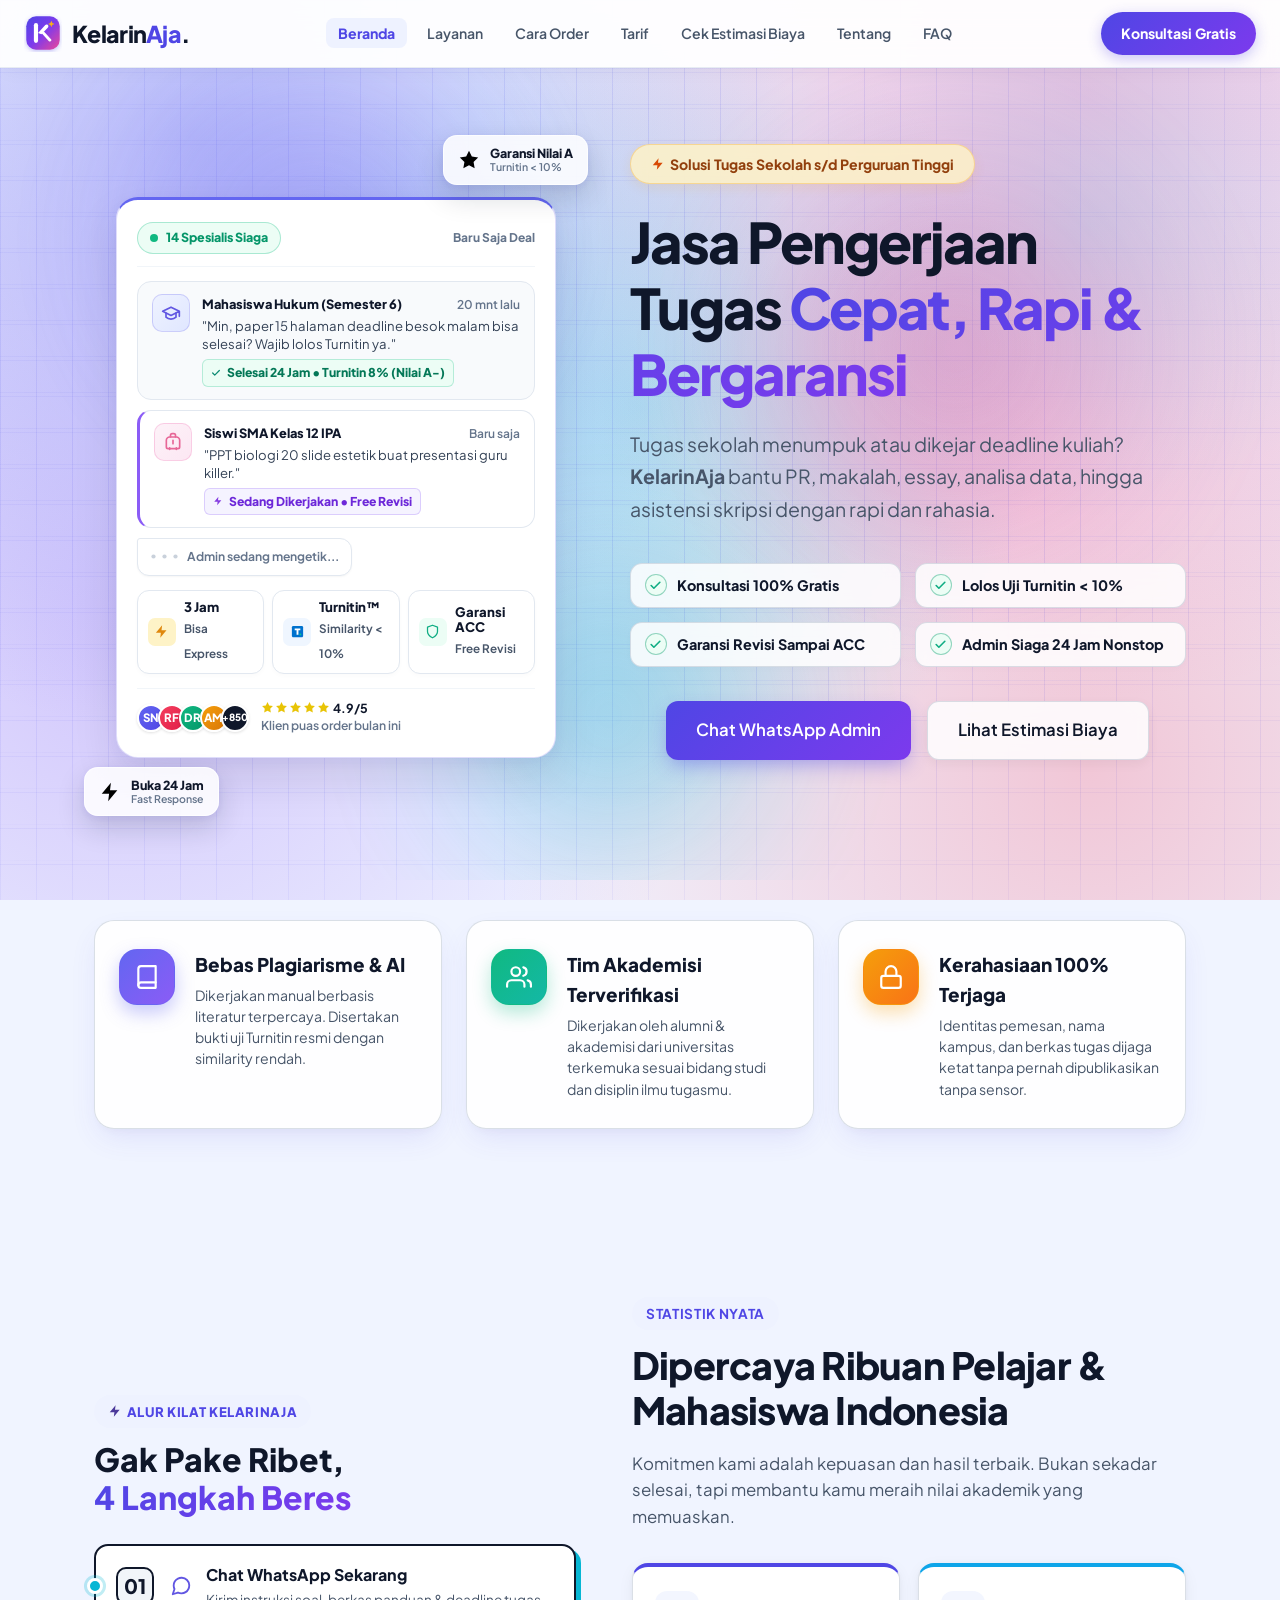
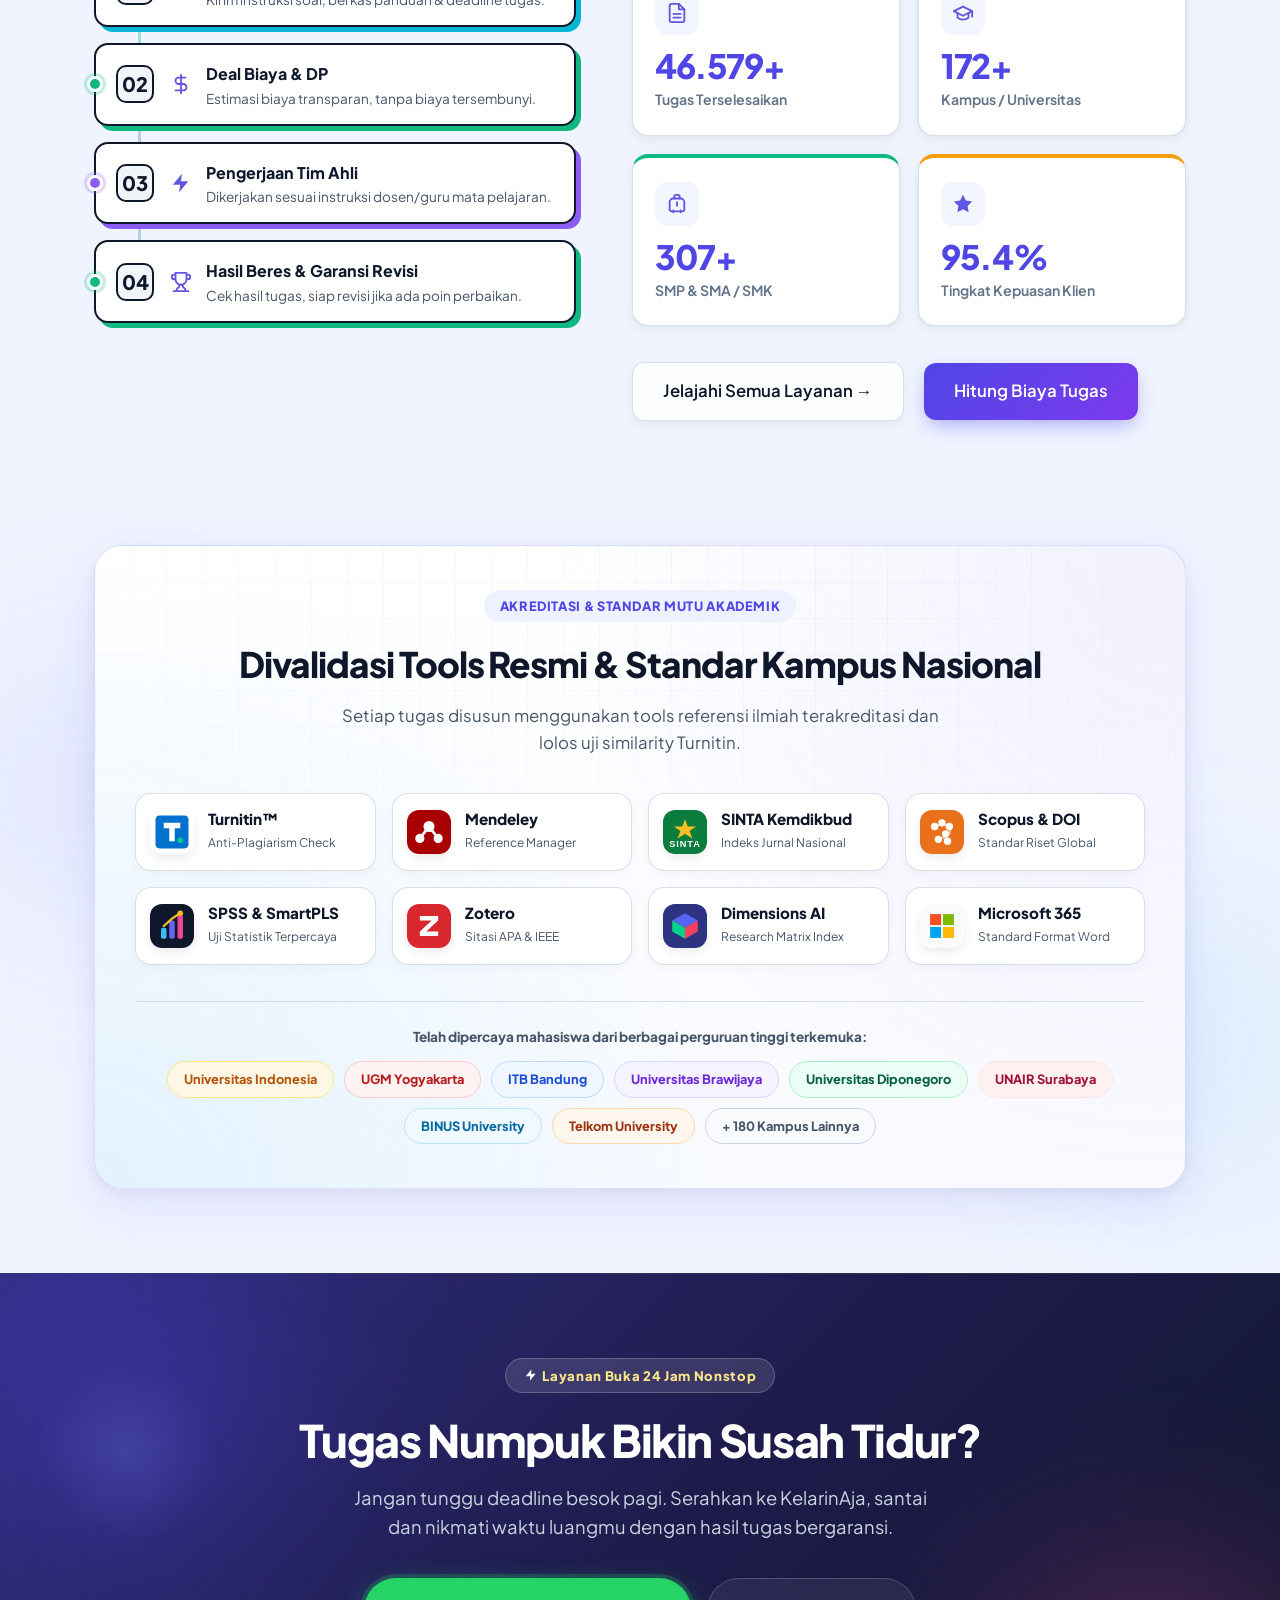
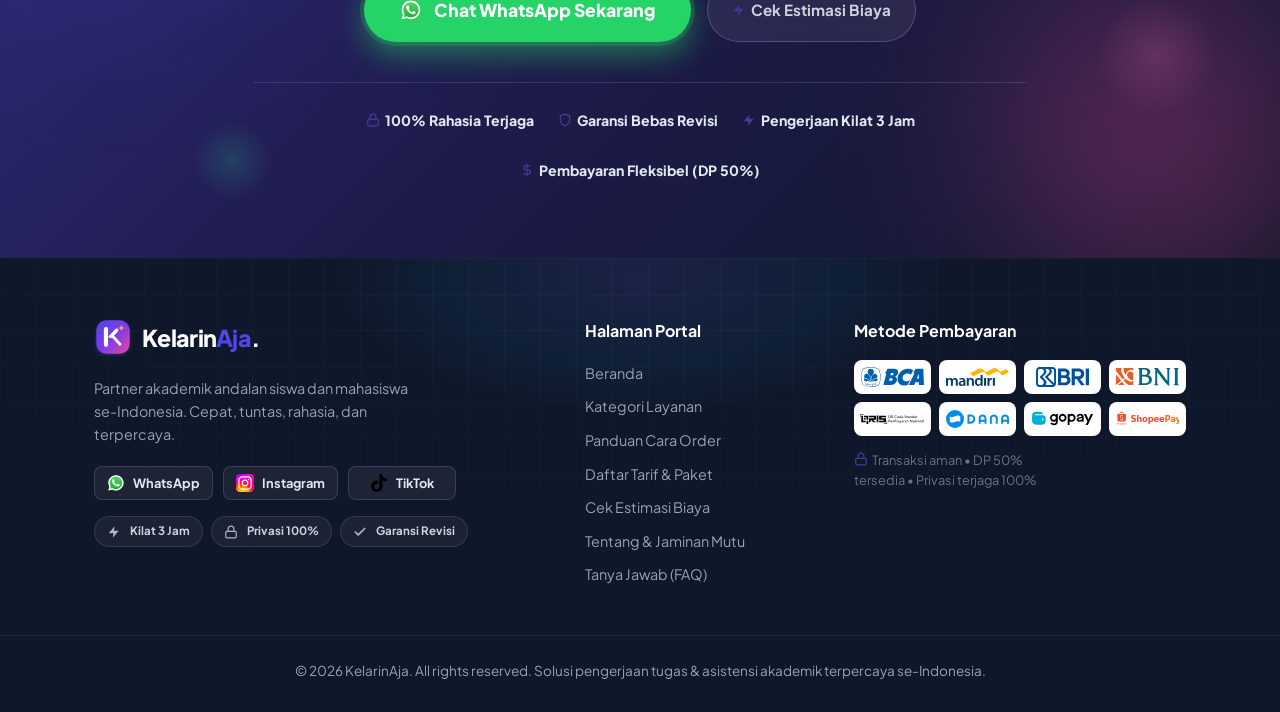
==== commit c1cfb9dd: "Polish mobile hero layout" ====
--- a/index.html
+++ b/index.html
@@ -7,7 +7,7 @@
   <meta name="description" content="Jasa pengerjaan tugas akademik terpercaya untuk SMP, SMA, dan Mahasiswa. Privasi 100% aman, bebas plagiasi Turnitin, garansi revisi sampai tuntas.">
   <link rel="icon" type="image/svg+xml" href="logo.svg">
   <link rel="stylesheet" href="fonts.css">
-  <link rel="stylesheet" href="styles.css?v=2.5">
+  <link rel="stylesheet" href="styles.css?v=2.6">
 </head>
 <body>
 
@@ -176,9 +176,9 @@
       <!-- Kolom Kanan: Headline + Checklist + CTA -->
       <div class="hero-content-col">
         <div class="hero-badge"><img class="badge-ic" src="icons/ic-sparkle.svg" alt=""> Solusi Tugas Sekolah s/d Perguruan Tinggi</div>
-        <h1 class="hero-title">Jasa Pengerjaan Tugas <br><span class="gradient-text">Cepat, Rapi &amp; Bergaransi</span></h1>
+        <h1 class="hero-title"><span class="hero-title-main">Jasa Pengerjaan Tugas</span> <span class="gradient-text">Cepat, Rapi &amp; Bergaransi</span></h1>
         <p class="hero-desc">
-          Tugas sekolah menumpuk atau dikejar deadline tugas kuliah? <strong>KelarinAja</strong> hadir sebagai mitra akademik profesional. PR, makalah, essay, analisa data, hingga asistensi skripsi dikerjakan tuntas, rahasia 100% terjaga.
+          Tugas sekolah menumpuk atau dikejar deadline kuliah? <strong>KelarinAja</strong> bantu PR, makalah, essay, analisa data, hingga asistensi skripsi dengan rapi dan rahasia.
         </p>
 
         <!-- 4 Key Checklist Points -->
--- a/styles.css
+++ b/styles.css
@@ -4417,7 +4417,182 @@
 }
 
 
-/* ===== MOBILE DRAWER REDESIGN (header logo + close, CTA, footer rapi) ===== */
+/* ===== HERO MOBILE DENSITY FIX (audit 19 Sep 2026) ===== */
+@media (max-width: 640px) {
+  .hero {
+    padding: 48px 0 42px;
+  }
+
+  .hero-split-modern {
+    gap: 22px;
+  }
+
+  /* Buat headline lebih natural: jangan paksa patah setelah "Tugas". */
+  .hero-title {
+    font-size: 2rem;
+    line-height: 1.1;
+    margin-bottom: 16px;
+  }
+
+  .hero-title-main {
+    display: inline;
+  }
+
+  .hero-title .gradient-text {
+    display: inline;
+  }
+
+  .btn-secondary.btn-lg {
+    border-color: rgba(79, 70, 229, 0.35);
+    box-shadow: 0 5px 14px rgba(79, 70, 229, 0.1);
+  }
+
+  .hero-badge {
+    display: inline-flex;
+    align-items: center;
+    justify-content: center;
+    width: auto;
+    max-width: 100%;
+    padding: 7px 12px;
+    margin-bottom: 18px;
+    font-size: 0.78rem;
+    line-height: 1.35;
+  }
+
+  .hero-badge {
+    font-size: 0;
+  }
+
+  .hero-badge::after {
+    content: "Solusi Tugas Sekolah & Kuliah";
+    font-size: 0.78rem;
+  }
+
+  .hero-desc {
+    max-width: 33rem;
+    font-size: 1rem;
+    line-height: 1.5;
+    margin-bottom: 24px;
+  }
+
+  .hero-checklist-grid {
+    width: 100%;
+    margin-right: 0;
+    gap: 10px;
+    margin-bottom: 24px;
+  }
+
+  .check-item {
+    gap: 7px;
+    padding: 9px 10px;
+    border-radius: 10px;
+  }
+
+  .check-item span:last-child {
+    font-size: 0.76rem;
+    line-height: 1.25;
+  }
+
+  .check-icon {
+    width: 20px;
+    height: 20px;
+  }
+
+  .hero-actions {
+    gap: 10px;
+    margin-bottom: 28px;
+  }
+
+  .hero-actions .btn-lg {
+    min-height: 50px;
+    padding: 12px 18px;
+    font-size: 0.94rem;
+  }
+
+  /* Satu activity cukup. Bubble kedua, typing palsu, dan avatar inisial
+     bikin kartu terasa seperti dashboard template di layar kecil. */
+  .live-glass-card {
+    padding: 16px 14px;
+    border-radius: 18px;
+  }
+
+  .secondary-bubble,
+  .wa-typing-row,
+  .live-card-footer {
+    display: none;
+  }
+
+  .live-card-header {
+    margin-bottom: 10px;
+    padding-bottom: 9px;
+  }
+
+  .live-status-badge {
+    font-size: 0.7rem;
+    padding: 4px 9px;
+  }
+
+  .live-clock {
+    font-size: 0.68rem;
+  }
+
+  .order-chat-bubble {
+    padding: 10px;
+    margin-bottom: 10px;
+  }
+
+  .chat-sender {
+    font-size: 0.72rem;
+  }
+
+  .chat-time-tag {
+    font-size: 0.62rem;
+  }
+
+  .chat-msg {
+    font-size: 0.78rem;
+    line-height: 1.4;
+  }
+
+  .chat-tag {
+    font-size: 0.66rem;
+    line-height: 1.3;
+  }
+
+  .live-metrics-row {
+    margin: 10px 0 0;
+    gap: 7px;
+    padding-bottom: 4px;
+  }
+
+  .live-metric-box {
+    padding: 7px 8px;
+    gap: 6px;
+  }
+
+  .live-metric-box strong {
+    font-size: 0.74rem;
+  }
+
+  .live-metric-box span {
+    font-size: 0.65rem;
+  }
+}
+
+@media (max-width: 380px) {
+  .hero-title {
+    font-size: 1.86rem;
+  }
+
+  .hero-desc {
+    font-size: 0.96rem;
+  }
+
+  .hero-checklist-grid {
+    grid-template-columns: 1fr;
+  }
+}
+
 .mobile-drawer {
   display: none;
 }
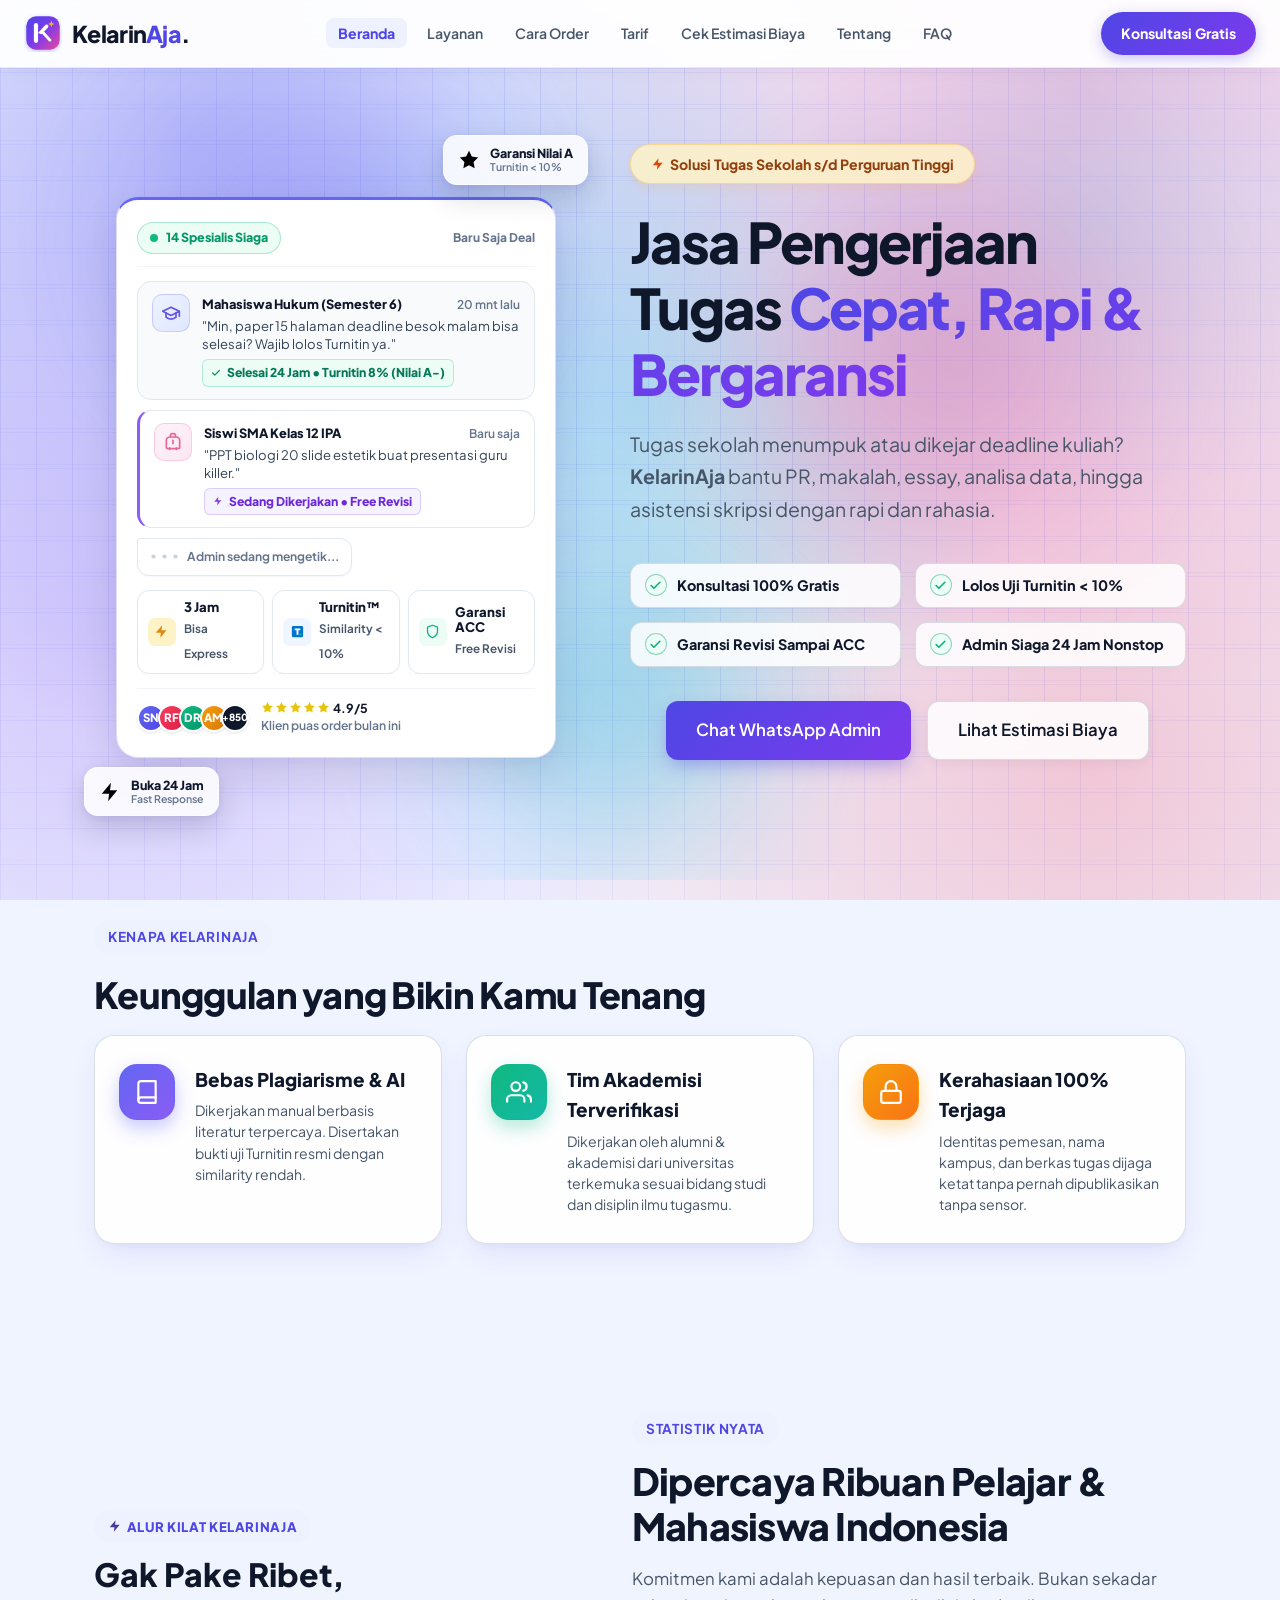
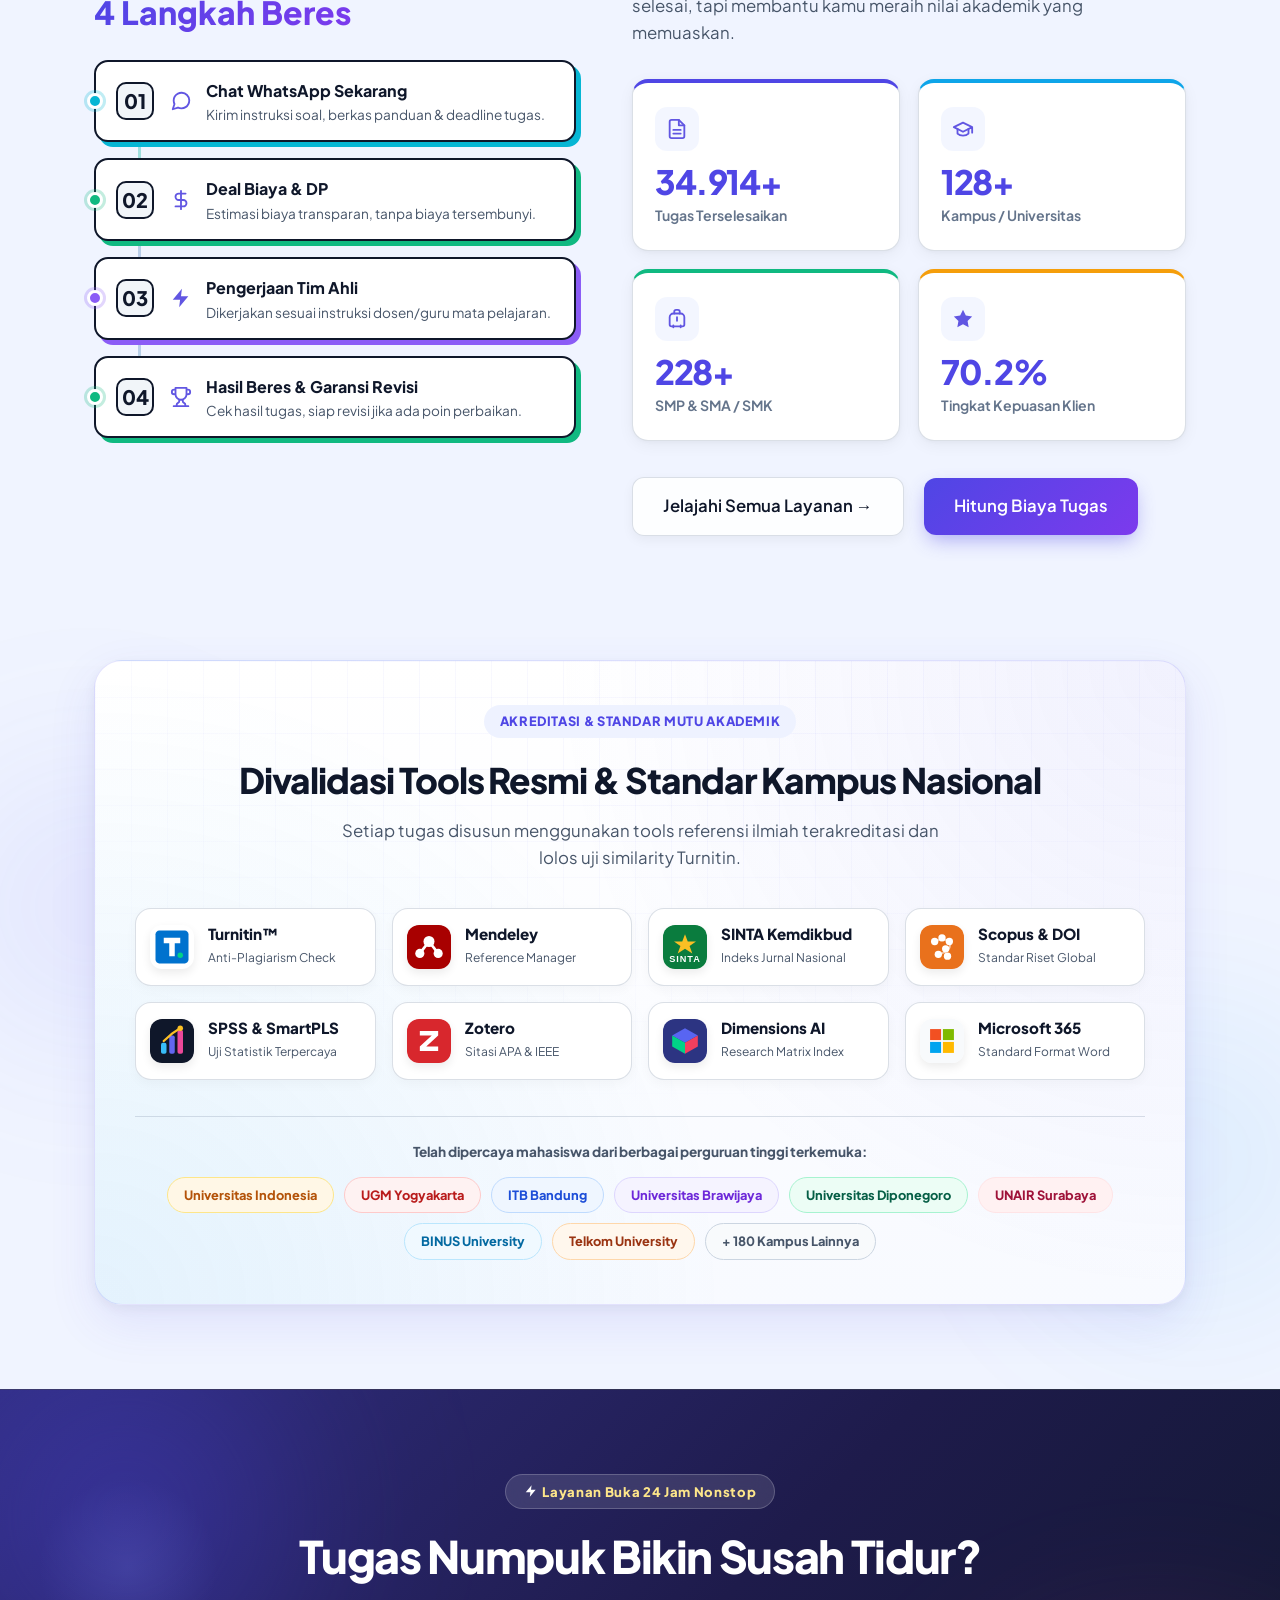
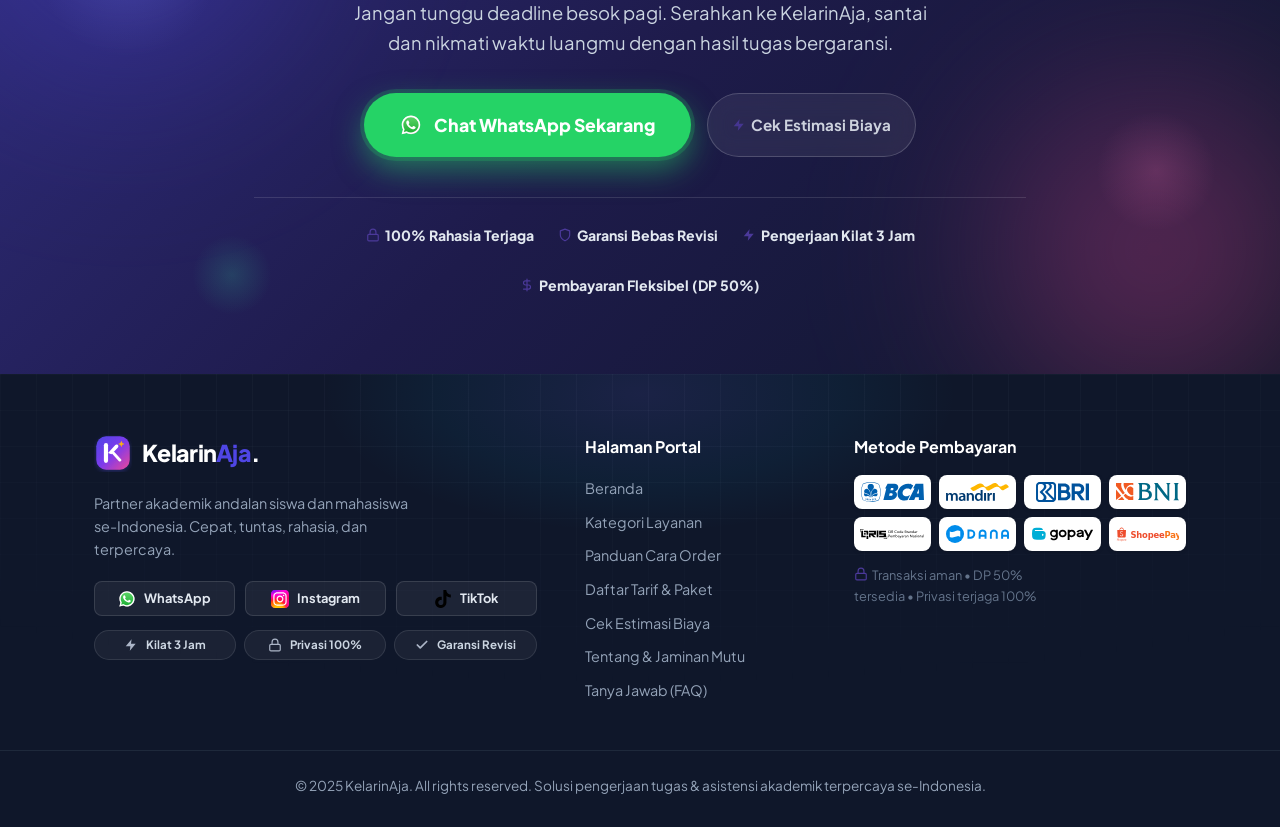
==== commit 62e8122d: "Polish footer pills, payment logo balance, FAQ/calc/harga polish, heading pillars" ====
--- a/index.html
+++ b/index.html
@@ -7,7 +7,7 @@
   <meta name="description" content="Jasa pengerjaan tugas akademik terpercaya untuk SMP, SMA, dan Mahasiswa. Privasi 100% aman, bebas plagiasi Turnitin, garansi revisi sampai tuntas.">
   <link rel="icon" type="image/svg+xml" href="logo.svg">
   <link rel="stylesheet" href="fonts.css">
-  <link rel="stylesheet" href="styles.css?v=2.6">
+  <link rel="stylesheet" href="styles.css?v=2.7">
 </head>
 <body>
 
@@ -214,9 +214,13 @@
   </section>
 
   <!-- 3 Pilar Keunggulan Utama -->
-  <section class="section three-pillars-section">
-    <div class="container">
-      <div class="three-pillars-grid">
+    <section class="section three-pillars-section">
+      <div class="container">
+        <div class="section-head center">
+          <span class="badge-sub">Kenapa KelarinAja</span>
+          <h2 class="section-title">Keunggulan yang Bikin Kamu Tenang</h2>
+        </div>
+        <div class="three-pillars-grid">
         <div class="pillar-card">
           <div class="pillar-icon-box bg-blue">
             <span class=""><img src="icons/ic-book.svg" alt=""></span>
@@ -569,7 +573,7 @@
       </div>
     </div>
     <div class="footer-bottom text-center">
-      <p>&copy; 2026 KelarinAja. All rights reserved. Solusi pengerjaan tugas &amp; asistensi akademik terpercaya se-Indonesia.</p>
+      <p>&copy; 2025 KelarinAja. All rights reserved. Solusi pengerjaan tugas &amp; asistensi akademik terpercaya se-Indonesia.</p>
     </div>
   </footer>
 
--- a/styles.css
+++ b/styles.css
@@ -2517,7 +2517,7 @@
   grid-template-columns: repeat(3, 1fr);
   gap: 28px;
   align-items: center;
-  margin-bottom: 32px;
+  margin-bottom: 68px;
 }
 
 .pricing-card {
@@ -3295,8 +3295,11 @@
 }
 
 .pay-card.pay-card-qris img {
-  height: 16px;
+  height: 20px;
   max-width: 64px;
+}
+.pay-card.pay-card-qris {
+  padding: 2px 4px;
 }
 
 /* Footer */
@@ -3507,9 +3510,9 @@
 
 /* Footer Social Media Links */
 .footer-social-row {
-  display: flex;
+  display: grid;
+  grid-template-columns: repeat(3, 1fr);
   gap: 10px;
-  flex-wrap: wrap;
   margin-top: 20px;
 }
 
@@ -3521,7 +3524,7 @@
   border: 1px solid rgba(255, 255, 255, 0.12);
   border-radius: 8px;
   padding: 6px 12px;
-  min-width: 108px;
+  min-width: 0;
   justify-content: center;
   transition: all 0.2s ease;
   text-decoration: none;
@@ -3548,23 +3551,27 @@
 
 /* Footer trust chips - balances the brand column */
 .footer-trust-chips {
-  display: flex;
-  flex-wrap: wrap;
+  display: grid;
+  grid-template-columns: repeat(3, 1fr);
   gap: 8px;
-  margin-top: 16px;
+  margin-top: 14px;
 }
 
 .ft-chip {
   display: inline-flex;
   align-items: center;
-  gap: 7px;
+  justify-content: center;
+  gap: 6px;
   font-size: 0.72rem;
   font-weight: 700;
   color: #CBD5E1;
   background: rgba(255, 255, 255, 0.05);
   border: 1px solid rgba(255, 255, 255, 0.1);
   border-radius: 999px;
-  padding: 5px 12px;
+  padding: 5px 8px;
+  min-width: 0;
+  text-align: center;
+  white-space: nowrap;
 }
 
 .ft-chip .badge-ic {
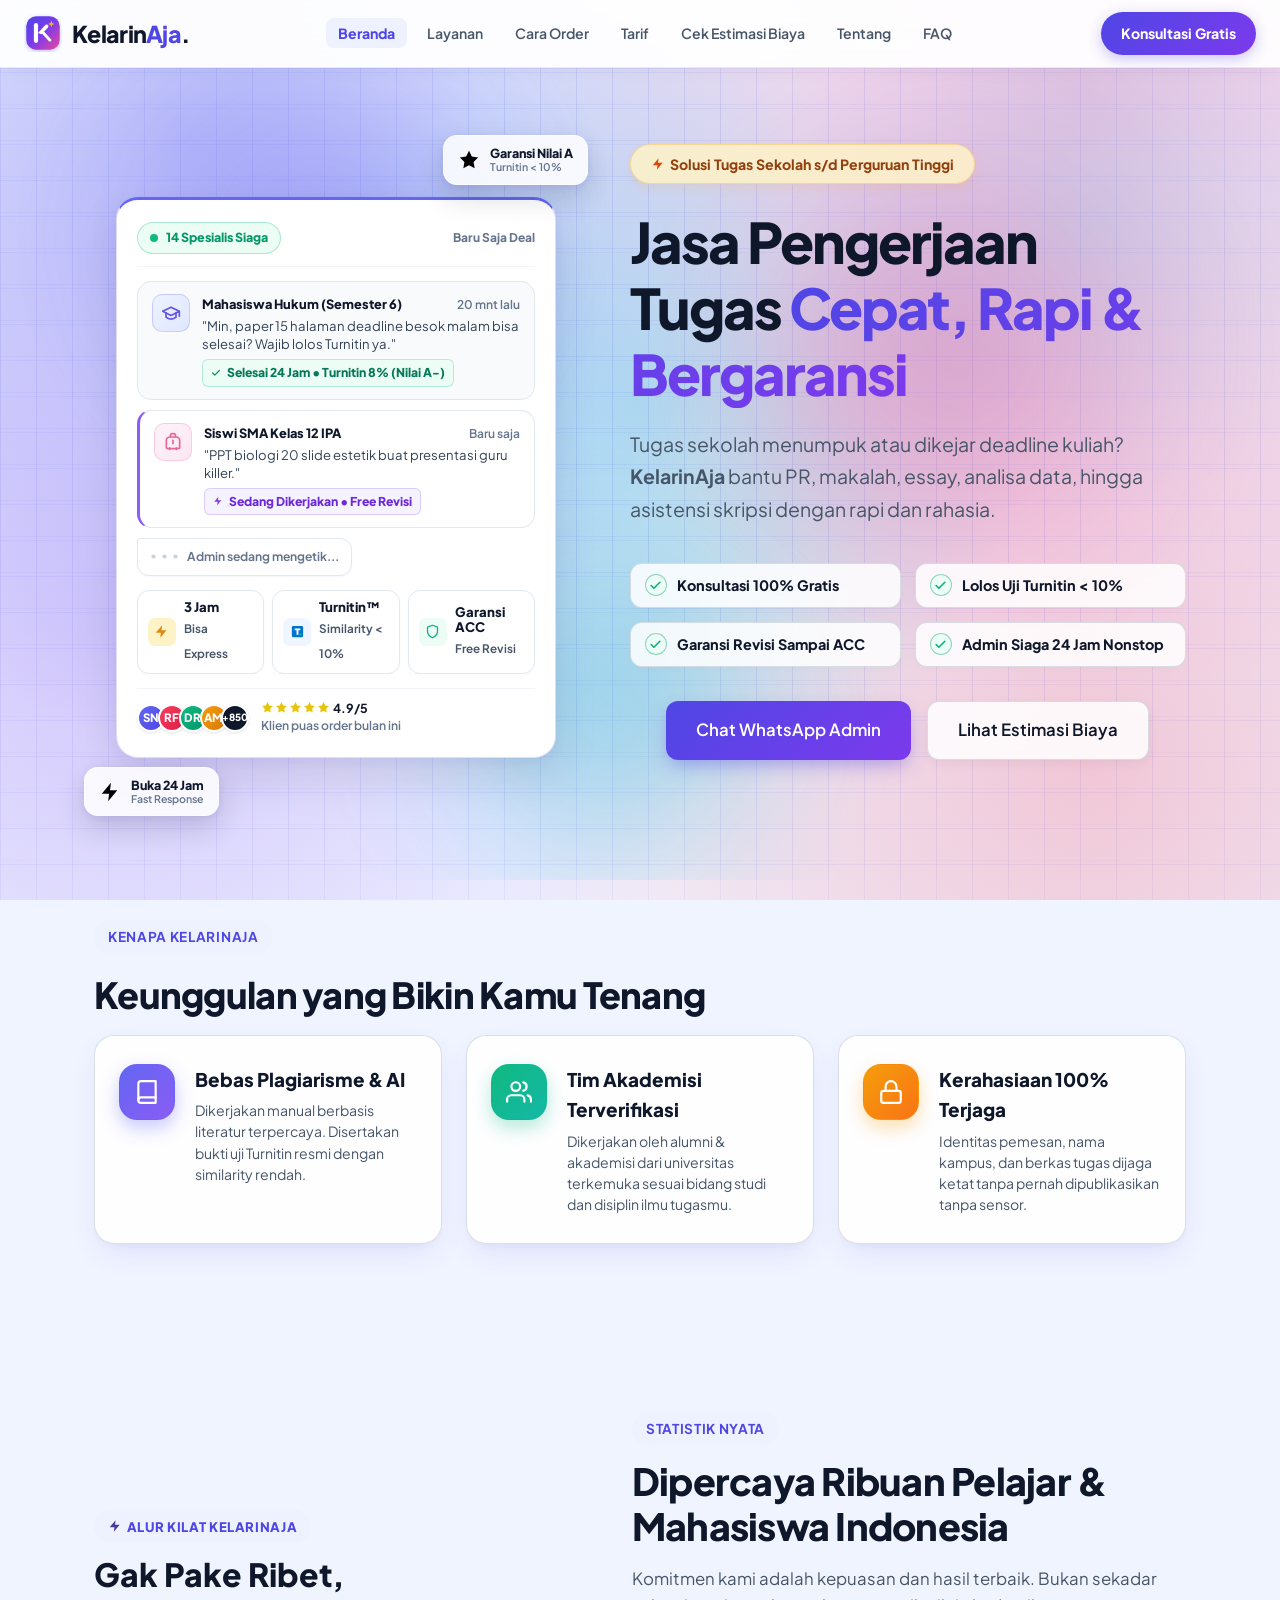
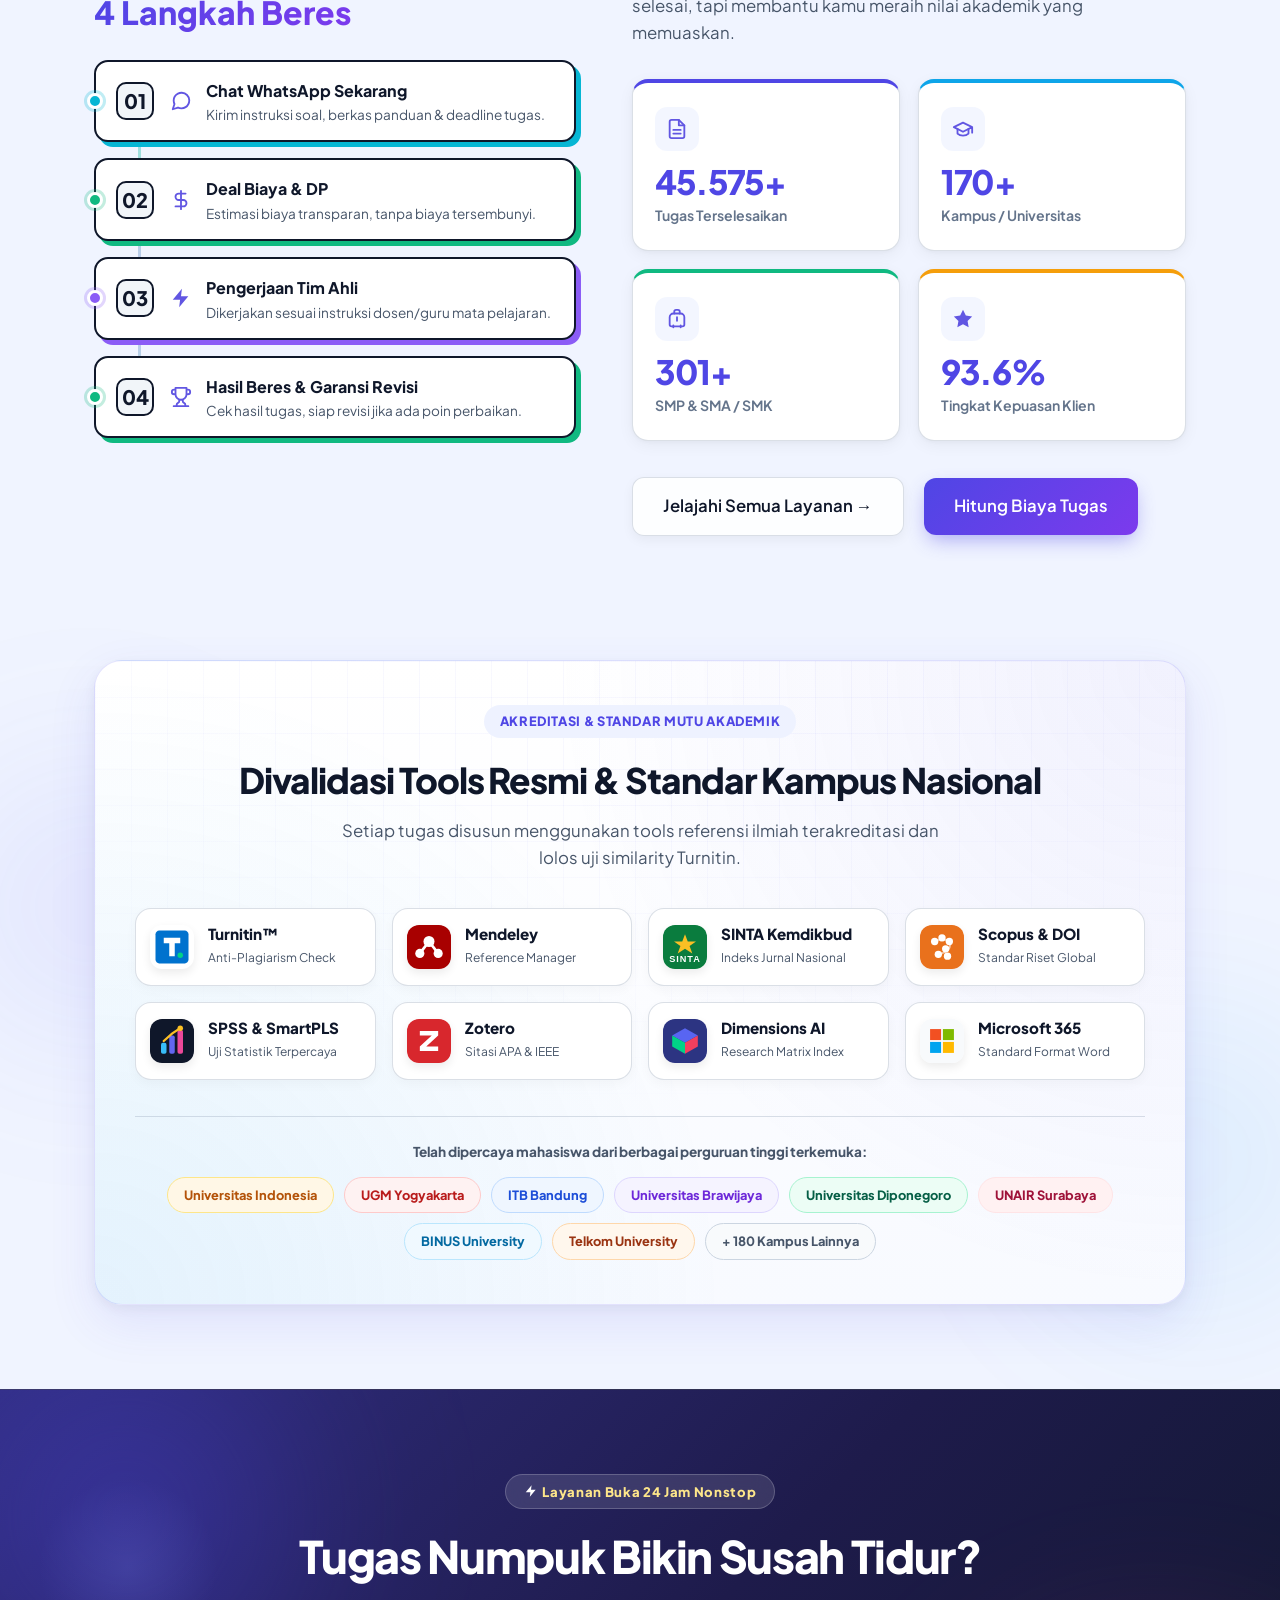
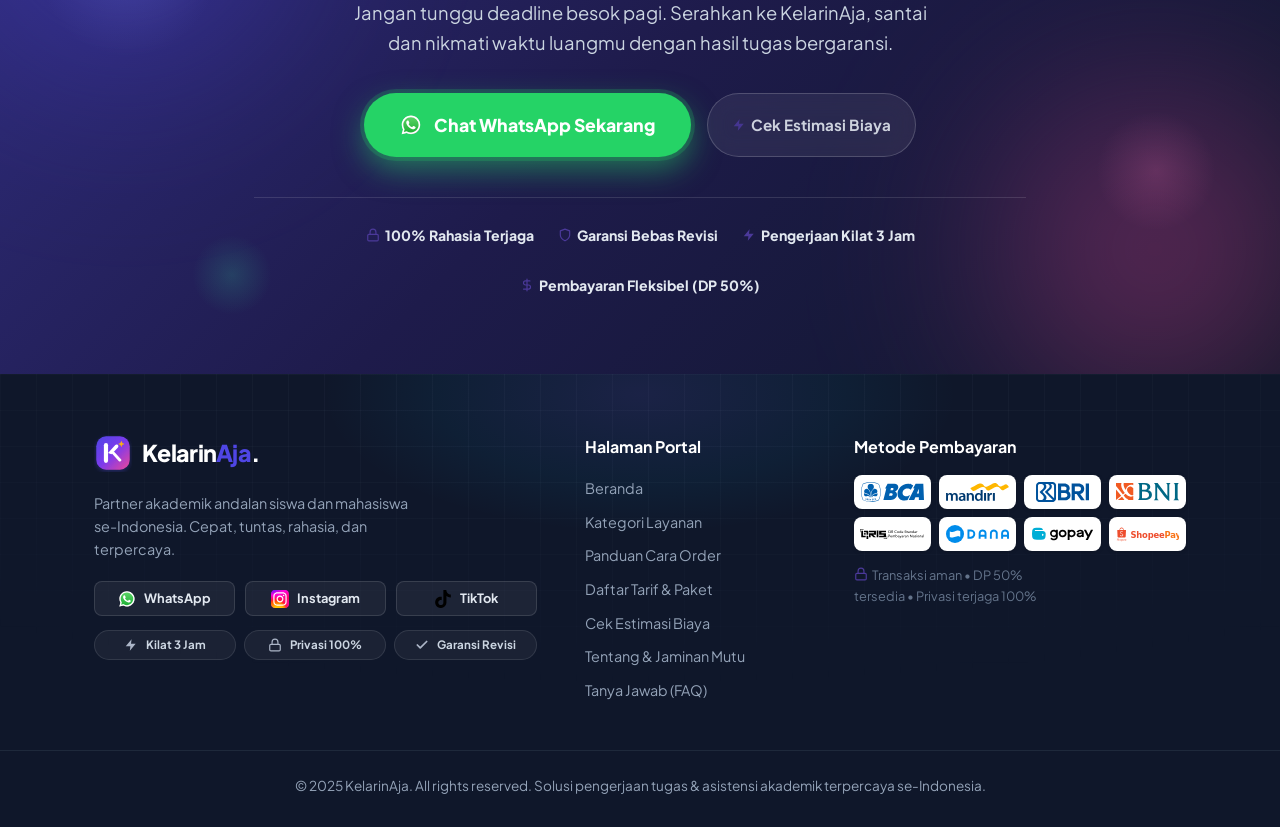
==== commit 18e67f2a: "Compact price-calc CTA box, bump to v2.8" ====
--- a/index.html
+++ b/index.html
@@ -7,7 +7,7 @@
   <meta name="description" content="Jasa pengerjaan tugas akademik terpercaya untuk SMP, SMA, dan Mahasiswa. Privasi 100% aman, bebas plagiasi Turnitin, garansi revisi sampai tuntas.">
   <link rel="icon" type="image/svg+xml" href="logo.svg">
   <link rel="stylesheet" href="fonts.css">
-  <link rel="stylesheet" href="styles.css?v=2.7">
+  <link rel="stylesheet" href="styles.css?v=2.8">
 </head>
 <body>
 
--- a/styles.css
+++ b/styles.css
@@ -2517,7 +2517,7 @@
   grid-template-columns: repeat(3, 1fr);
   gap: 28px;
   align-items: center;
-  margin-bottom: 68px;
+  margin-bottom: 44px;
 }
 
 .pricing-card {
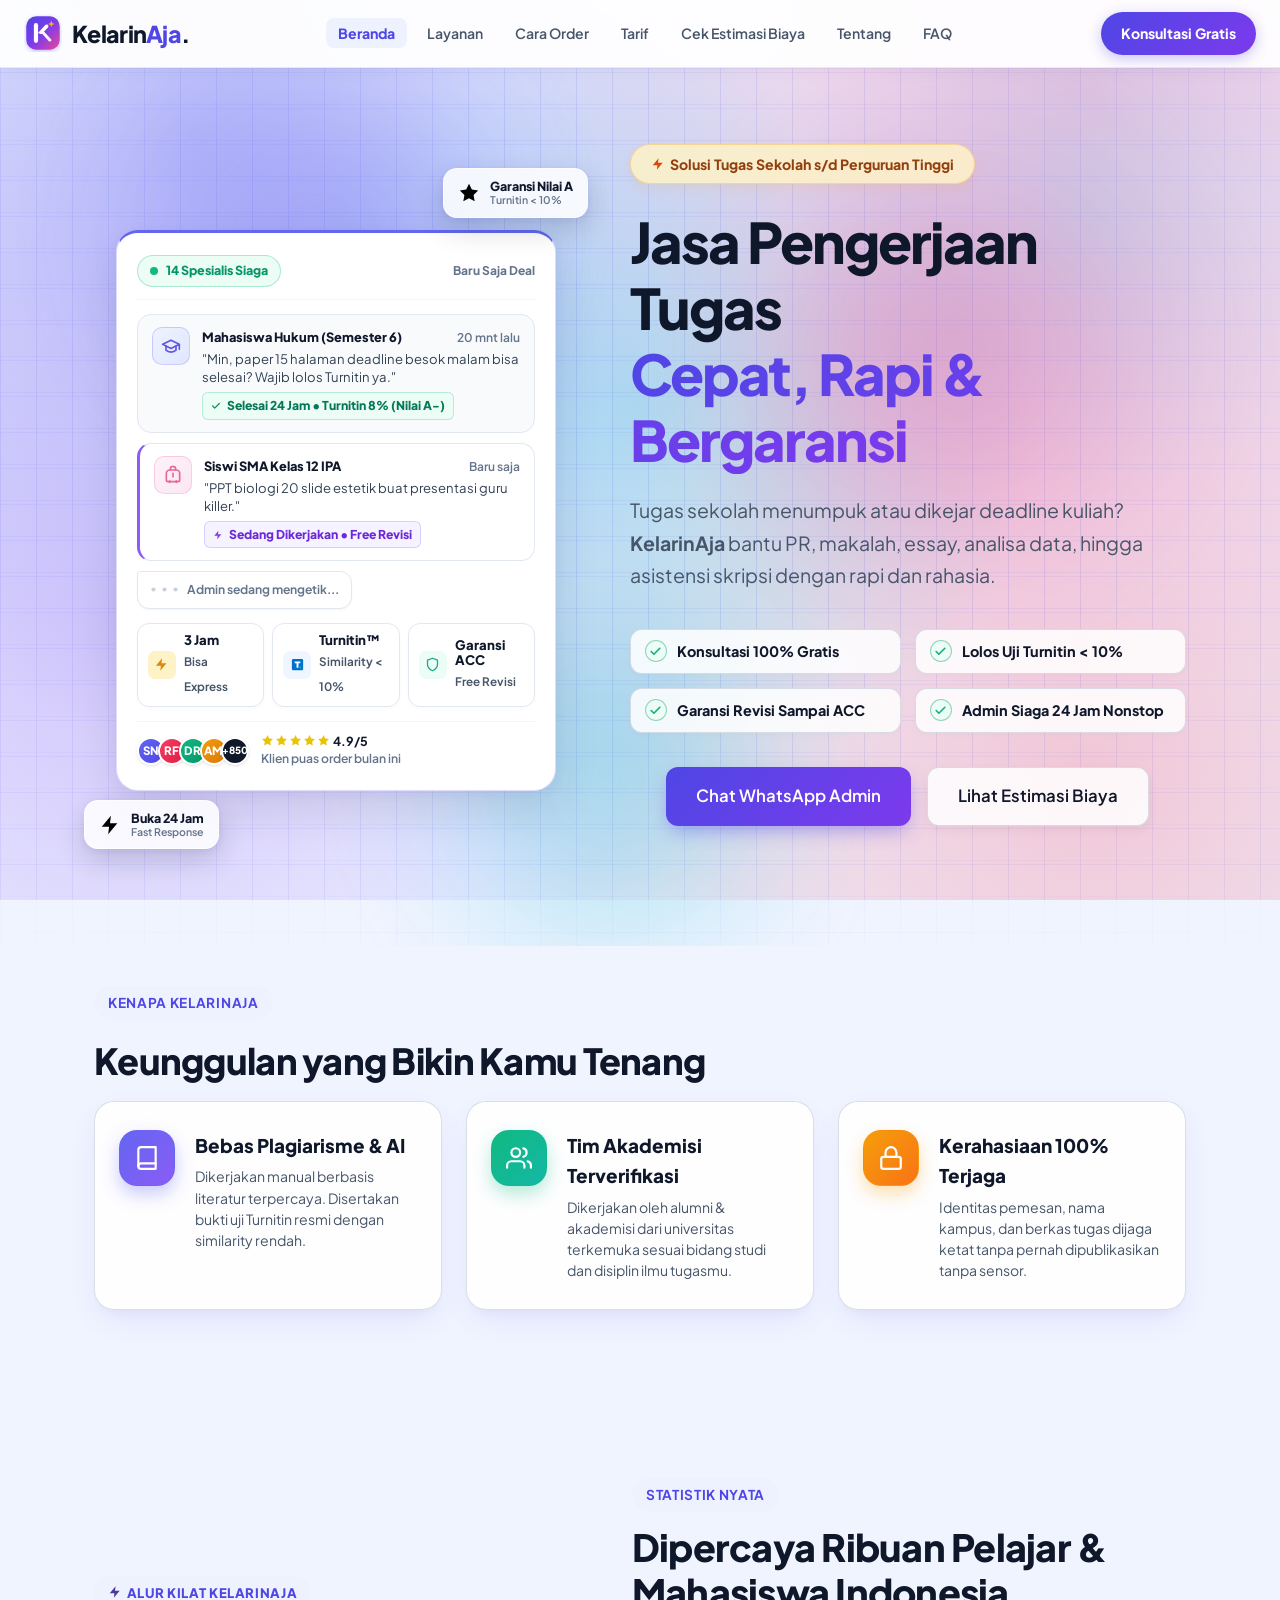
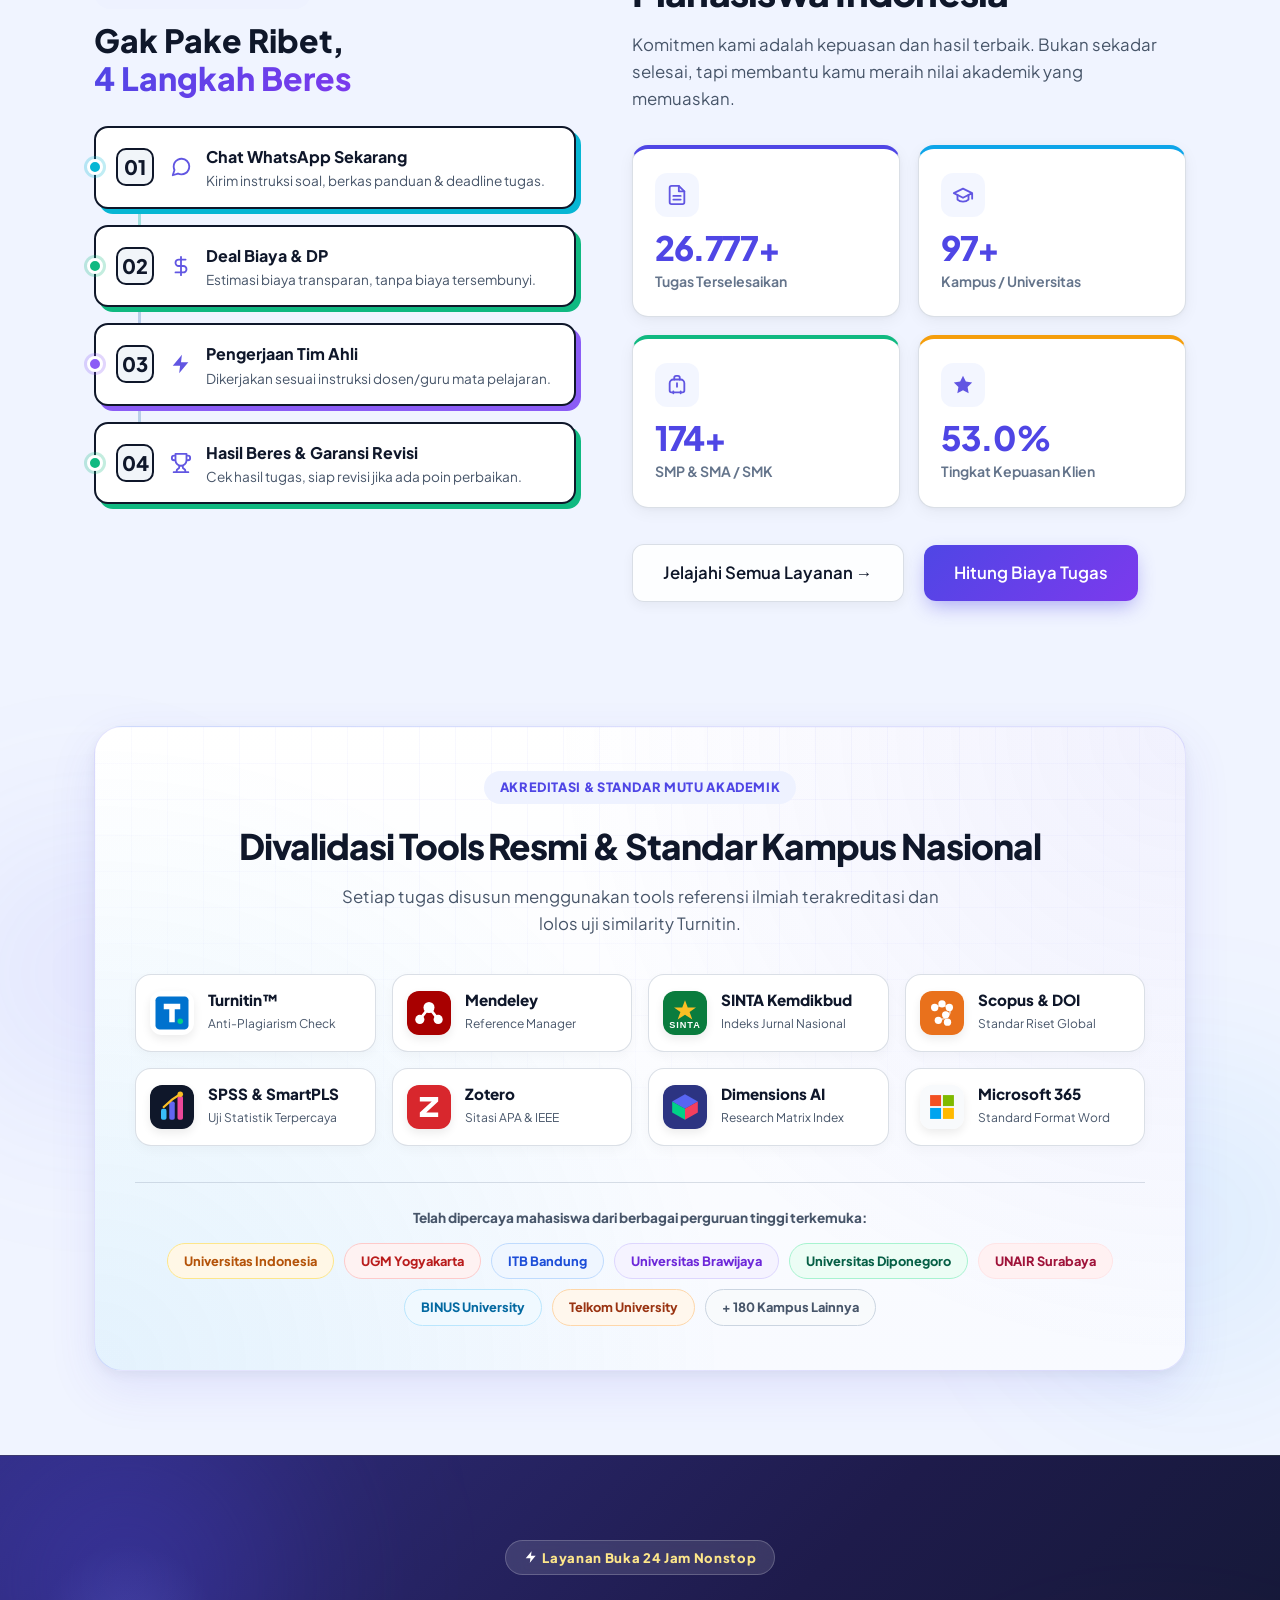
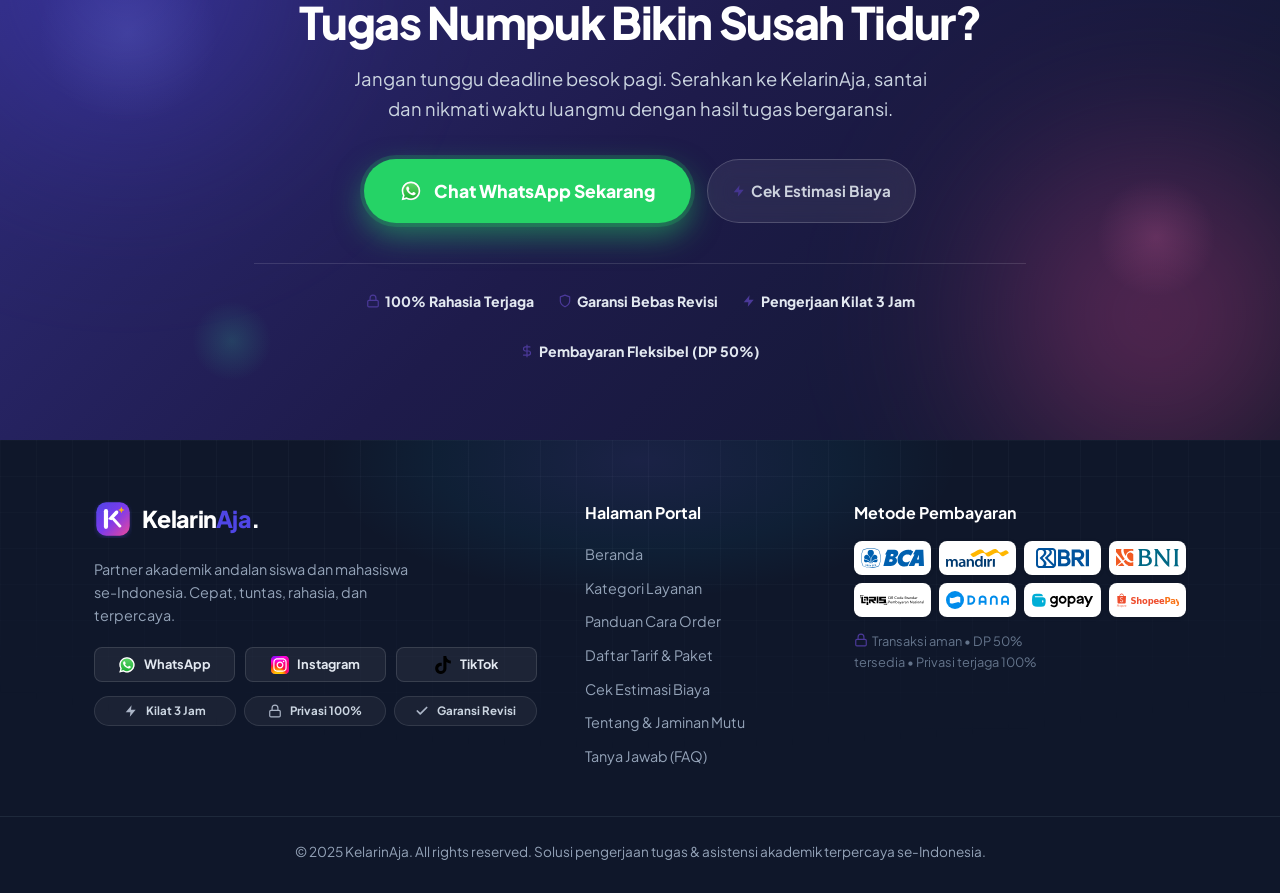
==== commit 4520eff5: "rapiin mobile: calc pills stack 1 kolom, res-min-note 2 baris, heading index 2 baris, tiny font badg" ====
--- a/index.html
+++ b/index.html
@@ -7,7 +7,7 @@
   <meta name="description" content="Jasa pengerjaan tugas akademik terpercaya untuk SMP, SMA, dan Mahasiswa. Privasi 100% aman, bebas plagiasi Turnitin, garansi revisi sampai tuntas.">
   <link rel="icon" type="image/svg+xml" href="logo.svg">
   <link rel="stylesheet" href="fonts.css">
-  <link rel="stylesheet" href="styles.css?v=2.8">
+  <link rel="stylesheet" href="styles.css?v=3.4">
 </head>
 <body>
 
@@ -176,7 +176,7 @@
       <!-- Kolom Kanan: Headline + Checklist + CTA -->
       <div class="hero-content-col">
         <div class="hero-badge"><img class="badge-ic" src="icons/ic-sparkle.svg" alt=""> Solusi Tugas Sekolah s/d Perguruan Tinggi</div>
-        <h1 class="hero-title"><span class="hero-title-main">Jasa Pengerjaan Tugas</span> <span class="gradient-text">Cepat, Rapi &amp; Bergaransi</span></h1>
+        <h1 class="hero-title"><span class="hero-title-main">Jasa Pengerjaan Tugas</span><br><span class="gradient-text">Cepat, Rapi &amp; Bergaransi</span></h1>
         <p class="hero-desc">
           Tugas sekolah menumpuk atau dikejar deadline kuliah? <strong>KelarinAja</strong> bantu PR, makalah, essay, analisa data, hingga asistensi skripsi dengan rapi dan rahasia.
         </p>
--- a/styles.css
+++ b/styles.css
@@ -1994,7 +1994,7 @@
 }
 
 .score-lbl {
-  font-size: 0.55rem;
+  font-size: 0.62rem;
   font-weight: 800;
   color: #065F46;
   letter-spacing: 0.06em;
@@ -4849,3 +4849,64 @@
     font-size: 0.92rem !important;
   }
 }
+
+/* ===== MOBILE RAPIH PASS 19 Sep 2026 ===== */
+/* Calc radio pills: 2-kolom grid, odd-last child span penuh -> tidak ada pill pecah 2 baris */
+.calc-form-col .radio-pill-group {
+  display: grid;
+  grid-template-columns: repeat(2, minmax(0, 1fr));
+  gap: 10px;
+}
+.calc-form-col .radio-pill-group .radio-pill:nth-last-child(1):nth-child(odd) {
+  grid-column: span 2;
+}
+.calc-form-col .radio-pill span {
+  display: flex;
+  align-items: center;
+  justify-content: center;
+  width: 100%;
+  text-align: center;
+  min-height: 40px;
+}
+
+/* Grup pilihan panjang (jenjang/deadline): stack 1 kolom biar gak kepotong/melar.
+   Pakai flex column, bukan grid-template-columns, biar menang atas rule grid 2 kolom */
+.calc-form-col .radio-pill-group.radio-pill-group-stack {
+  display: flex !important;
+  flex-direction: column !important;
+  align-items: stretch !important;
+}
+
+/* Info box "Paket Pelajar mulai / Paket Mahasiswa mulai" pecah jadi 2 baris lega */
+.res-min-note {
+  display: flex;
+  flex-direction: column;
+  gap: 4px;
+}
+
+/* Slider ticks rapi, label terakhir gak mepet kanan */
+.slider-ticks span:last-child {
+  margin-right: 0;
+  text-align: right;
+}
+
+/* Heading profesional: index H1 tiga baris -> 2 baris rapi */
+@media (max-width: 480px) {
+  .hero-title {
+    font-size: 1.5rem;
+    line-height: 1.2;
+  }
+}
+
+/* Tiny font badges index: naikin biar kebaca (0.68/0.62 rem terlalu kecil di HP) */
+@media (max-width: 640px) {
+  .chat-time-tag {
+    font-size: 0.72rem;
+  }
+  .live-metric-box strong {
+    font-size: 0.82rem;
+  }
+  .live-metric-box span {
+    font-size: 0.74rem;
+  }
+}
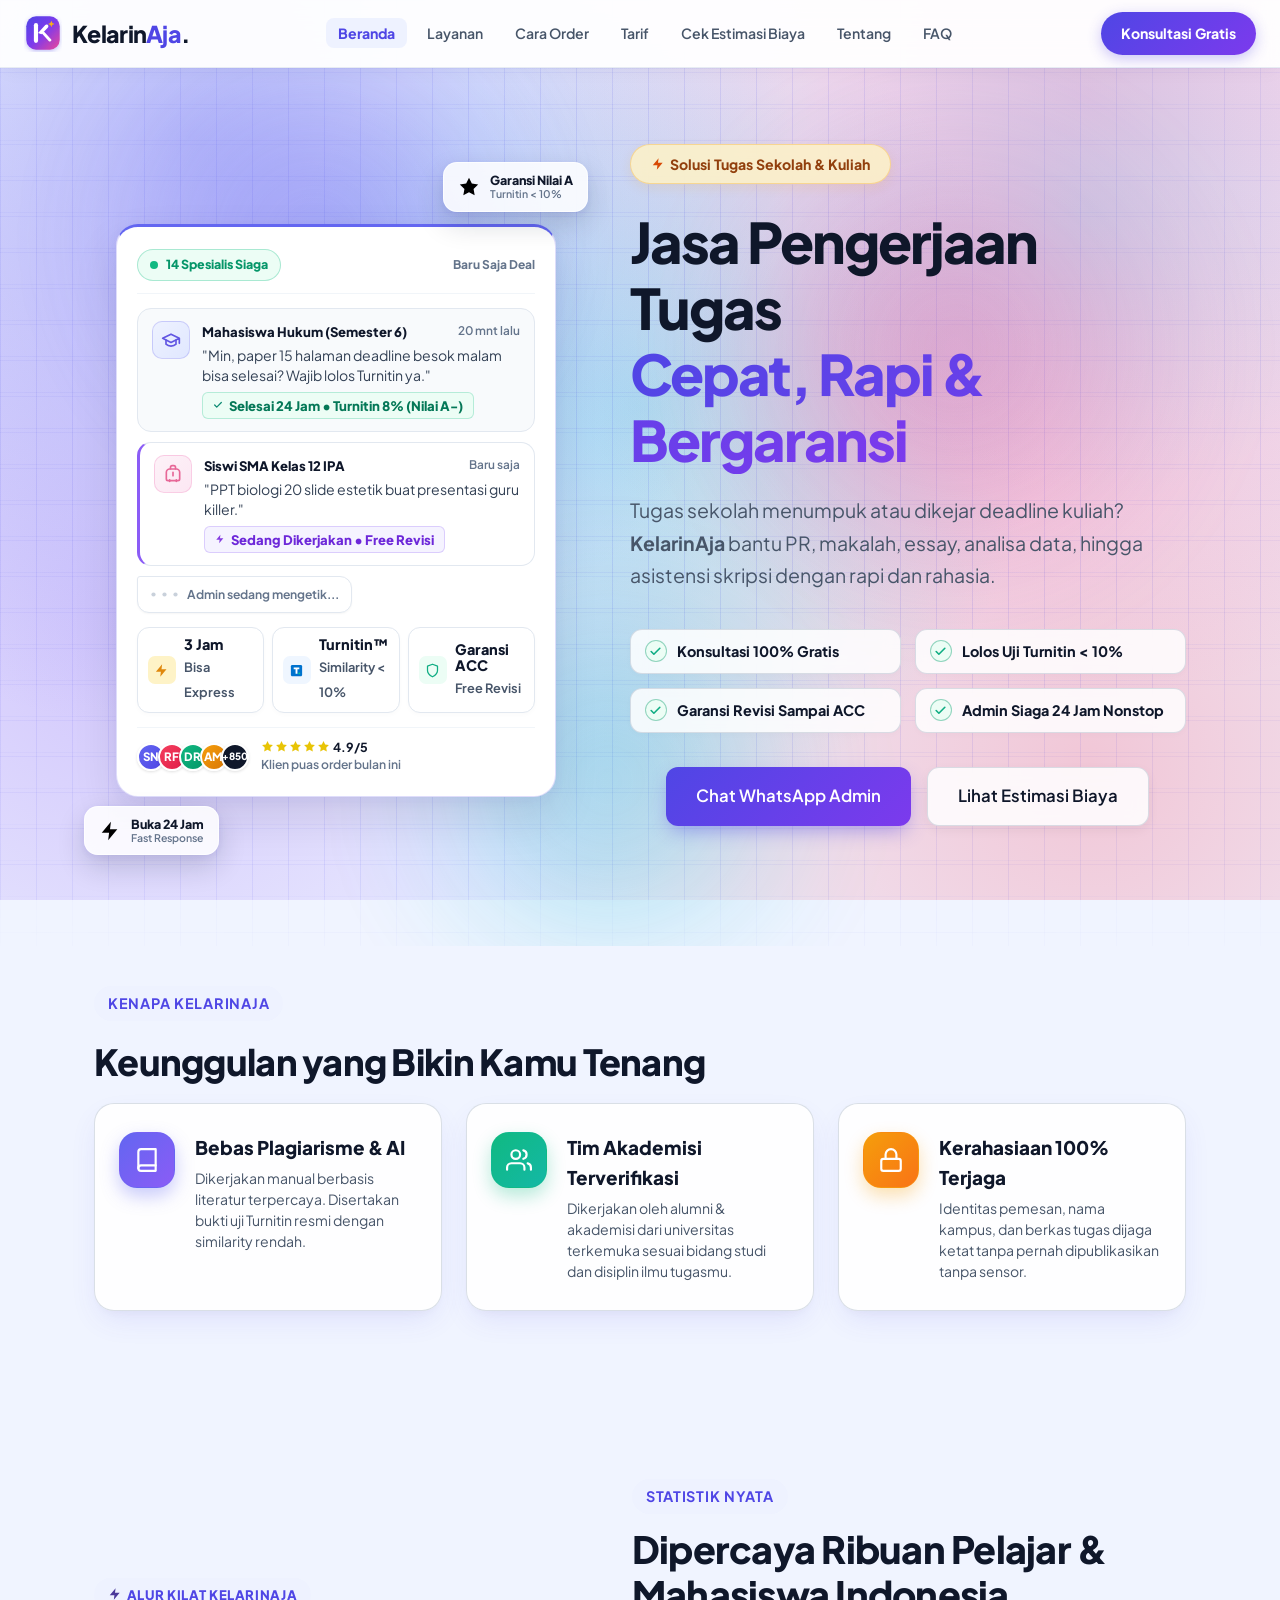
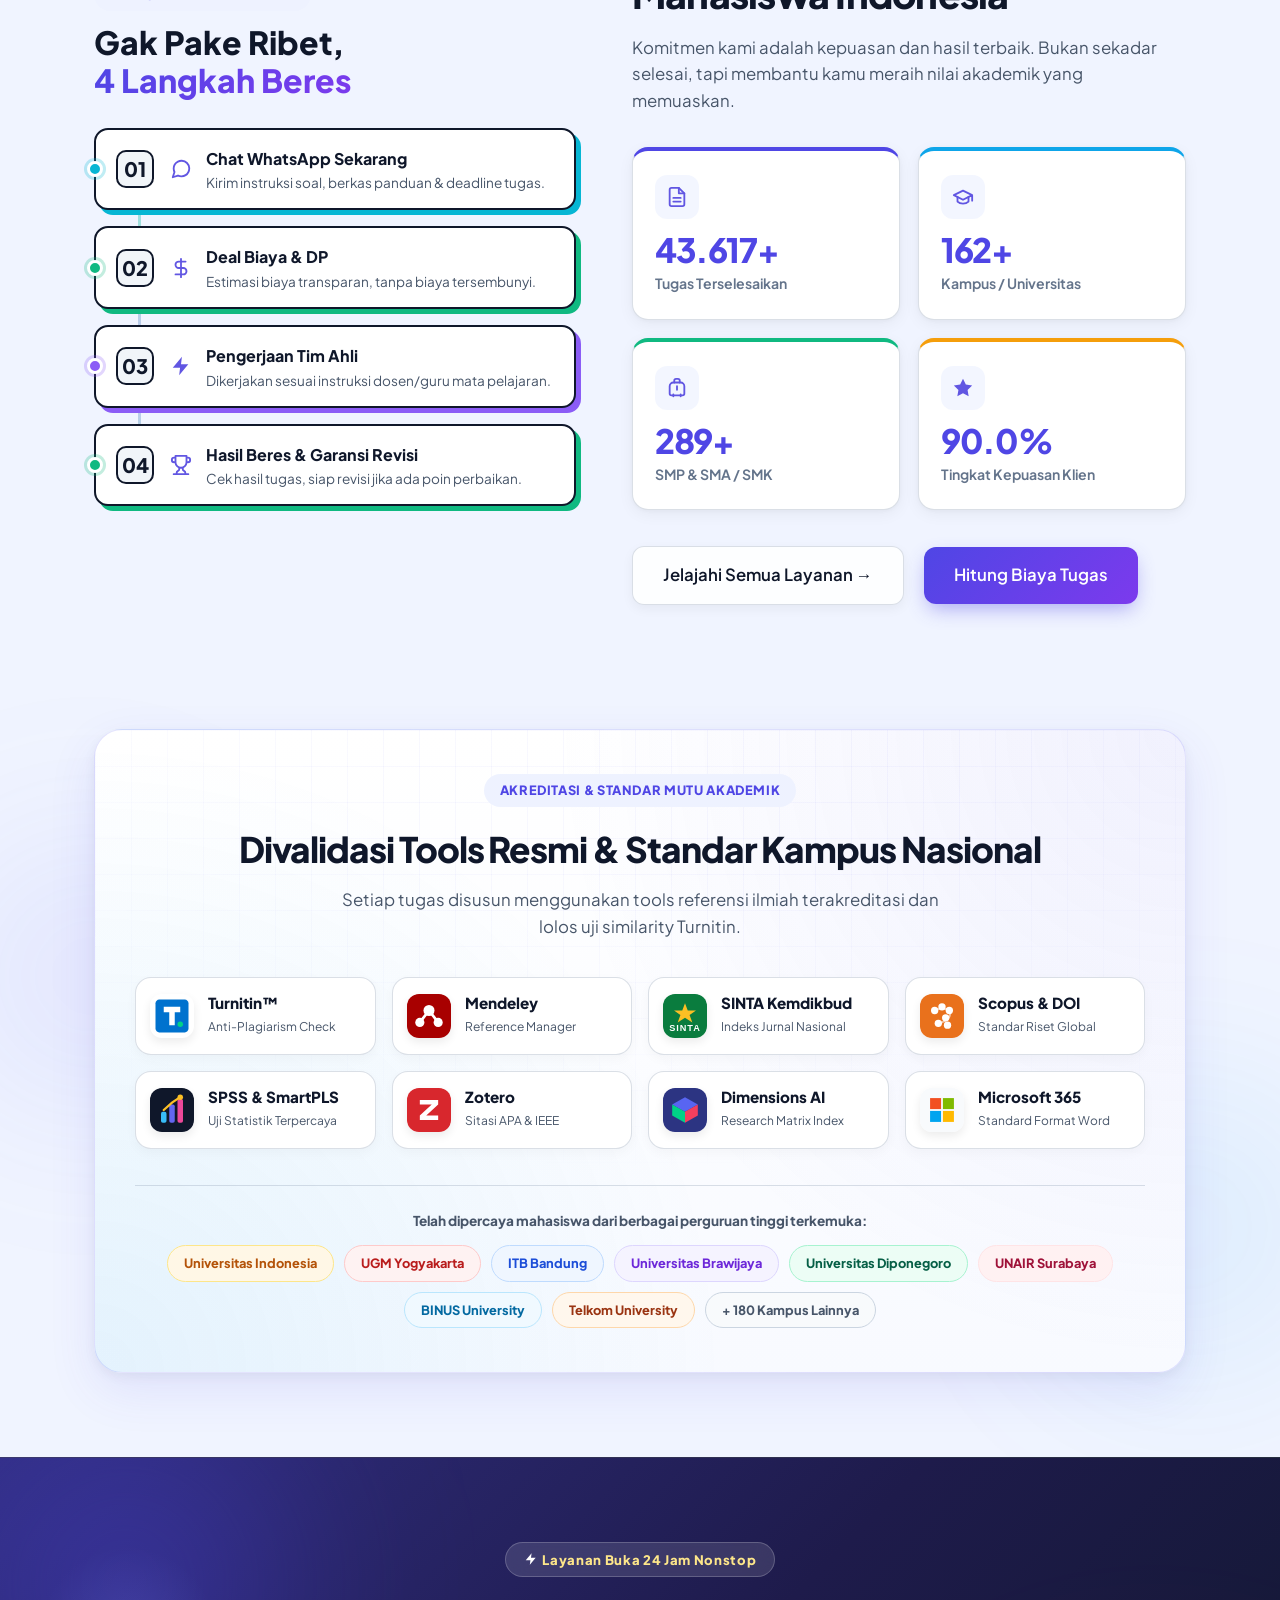
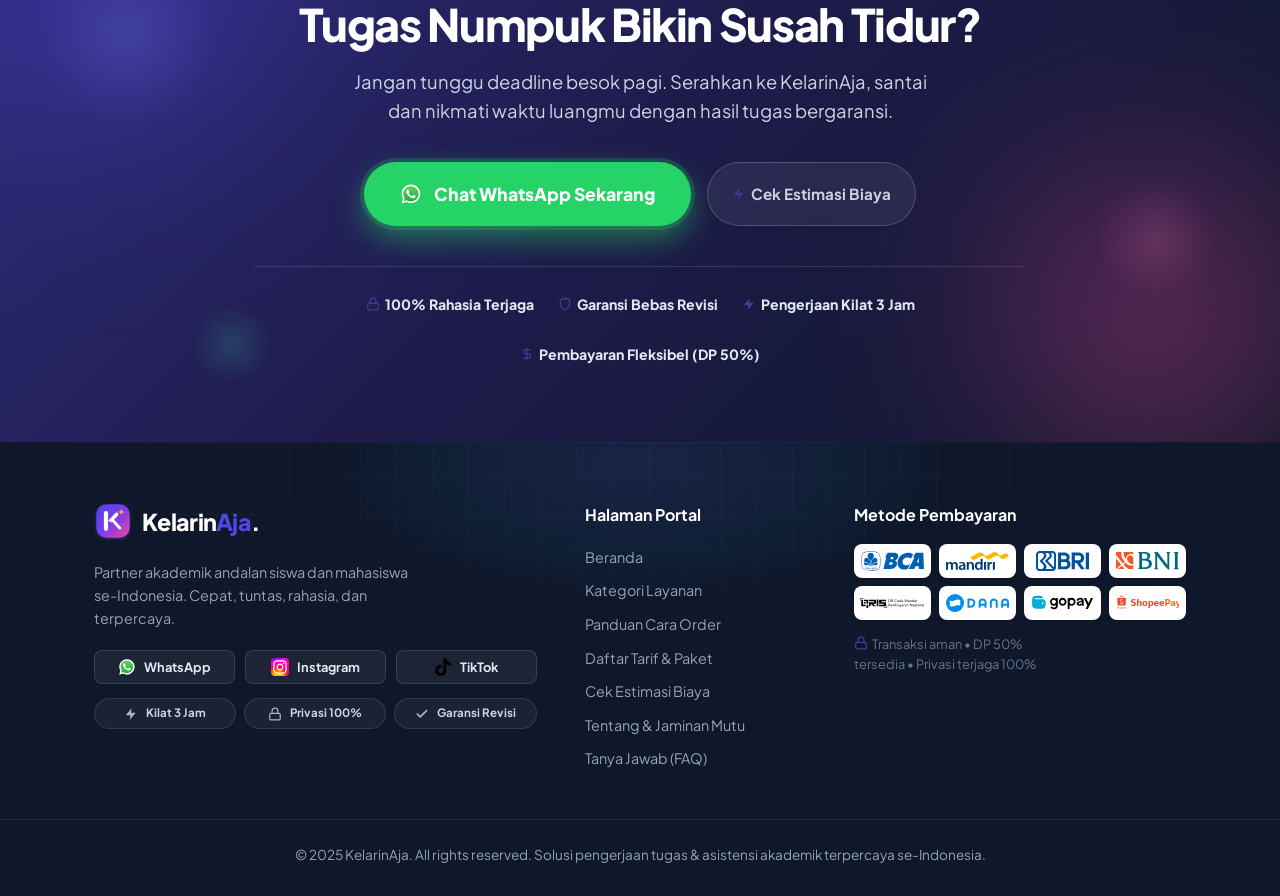
==== commit 73f7ddb2: "fix(mobile): perbaiki layout, teks mikro, tap target, padding footer, dan FAB WA" ====
--- a/index.html
+++ b/index.html
@@ -7,7 +7,7 @@
   <meta name="description" content="Jasa pengerjaan tugas akademik terpercaya untuk SMP, SMA, dan Mahasiswa. Privasi 100% aman, bebas plagiasi Turnitin, garansi revisi sampai tuntas.">
   <link rel="icon" type="image/svg+xml" href="logo.svg">
   <link rel="stylesheet" href="fonts.css">
-  <link rel="stylesheet" href="styles.css?v=3.4">
+  <link rel="stylesheet" href="styles.css?v=3.5">
 </head>
 <body>
 
@@ -175,7 +175,7 @@
       </div>
       <!-- Kolom Kanan: Headline + Checklist + CTA -->
       <div class="hero-content-col">
-        <div class="hero-badge"><img class="badge-ic" src="icons/ic-sparkle.svg" alt=""> Solusi Tugas Sekolah s/d Perguruan Tinggi</div>
+        <div class="hero-badge"><img class="badge-ic" src="icons/ic-sparkle.svg" alt=""> Solusi Tugas Sekolah &amp; Kuliah</div>
         <h1 class="hero-title"><span class="hero-title-main">Jasa Pengerjaan Tugas</span><br><span class="gradient-text">Cepat, Rapi &amp; Bergaransi</span></h1>
         <p class="hero-desc">
           Tugas sekolah menumpuk atau dikejar deadline kuliah? <strong>KelarinAja</strong> bantu PR, makalah, essay, analisa data, hingga asistensi skripsi dengan rapi dan rahasia.
--- a/styles.css
+++ b/styles.css
@@ -66,7 +66,7 @@
   padding: 6px 14px;
   background: var(--primary-light);
   color: var(--primary);
-  font-size: 0.85rem;
+  font-size: 0.9rem;
   font-weight: 700;
   border-radius: 999px;
   text-transform: uppercase;
@@ -992,38 +992,45 @@
 
 .chat-header-meta {
   display: flex;
-  justify-content: space-between;
-  align-items: baseline;
-  margin-bottom: 3px;
+  align-items: center;
+  gap: 6px;
+  margin-bottom: 4px;
 }
 
 .chat-sender {
-  font-size: 0.8rem;
+  font-size: 0.82rem;
   font-weight: 800;
   color: var(--text-main);
+  white-space: nowrap;
+  overflow: hidden;
+  text-overflow: ellipsis;
 }
 
 .chat-time-tag {
-  font-size: 0.75rem;
+  font-size: 0.74rem;
   font-weight: 600;
   color: #64748B;
+  white-space: nowrap;
+  margin-left: auto;
+  flex-shrink: 0;
 }
 
 .chat-msg {
+  font-size: 0.88rem;
+  color: #334155;
+  line-height: 1.4;
+  margin-bottom: 6px;
+}
+
+.chat-tag {
   font-size: 0.82rem;
-  color: #334155;
-  line-height: 1.35;
-  margin-bottom: 6px;
-}
-
-.chat-tag {
-  font-size: 0.76rem;
   font-weight: 800;
   display: inline-flex;
   align-items: center;
   gap: 4px;
-  padding: 3px 8px;
+  padding: 4px 10px;
   border-radius: 6px;
+  line-height: 1.3;
 }
 
 .chat-tag.status-success {
@@ -1102,14 +1109,14 @@
 
 .live-metric-box strong {
   display: block;
-  font-size: 0.82rem;
+  font-size: 0.9rem;
   font-weight: 800;
   color: var(--text-main);
   line-height: 1.15;
 }
 
 .live-metric-box span {
-  font-size: 0.73rem;
+  font-size: 0.8rem;
   color: #475569;
   font-weight: 650;
 }
@@ -1764,6 +1771,8 @@
   justify-content: space-between;
   align-items: center;
   margin-bottom: 20px;
+  gap: 12px;
+  flex-wrap: wrap;
 }
 
 .brand-pill {
@@ -1963,6 +1972,11 @@
   font-family: monospace;
   color: var(--text-muted);
   margin-left: 8px;
+  flex: 1;
+  min-width: 0;
+  white-space: nowrap;
+  overflow: hidden;
+  text-overflow: ellipsis;
 }
 
 .mockup-content {
@@ -4427,18 +4441,18 @@
 /* ===== HERO MOBILE DENSITY FIX (audit 19 Sep 2026) ===== */
 @media (max-width: 640px) {
   .hero {
-    padding: 48px 0 42px;
+    padding: 32px 0 28px;
   }
 
   .hero-split-modern {
-    gap: 22px;
+    gap: 16px;
   }
 
   /* Buat headline lebih natural: jangan paksa patah setelah "Tugas". */
   .hero-title {
-    font-size: 2rem;
-    line-height: 1.1;
-    margin-bottom: 16px;
+    font-size: 1.85rem;
+    line-height: 1.15;
+    margin-bottom: 12px;
   }
 
   .hero-title-main {
@@ -4460,43 +4474,34 @@
     justify-content: center;
     width: auto;
     max-width: 100%;
-    padding: 7px 12px;
-    margin-bottom: 18px;
-    font-size: 0.78rem;
+    padding: 6px 12px;
+    margin-bottom: 14px;
+    font-size: 0.82rem;
     line-height: 1.35;
-  }
-
-  .hero-badge {
-    font-size: 0;
-  }
-
-  .hero-badge::after {
-    content: "Solusi Tugas Sekolah & Kuliah";
-    font-size: 0.78rem;
   }
 
   .hero-desc {
     max-width: 33rem;
-    font-size: 1rem;
-    line-height: 1.5;
-    margin-bottom: 24px;
+    font-size: 0.95rem;
+    line-height: 1.45;
+    margin-bottom: 18px;
   }
 
   .hero-checklist-grid {
     width: 100%;
     margin-right: 0;
-    gap: 10px;
-    margin-bottom: 24px;
+    gap: 8px;
+    margin-bottom: 18px;
   }
 
   .check-item {
     gap: 7px;
-    padding: 9px 10px;
+    padding: 8px 10px;
     border-radius: 10px;
   }
 
   .check-item span:last-child {
-    font-size: 0.76rem;
+    font-size: 0.78rem;
     line-height: 1.25;
   }
 
@@ -4507,13 +4512,13 @@
 
   .hero-actions {
     gap: 10px;
-    margin-bottom: 28px;
+    margin-bottom: 20px;
   }
 
   .hero-actions .btn-lg {
-    min-height: 50px;
-    padding: 12px 18px;
-    font-size: 0.94rem;
+    min-height: 46px;
+    padding: 10px 16px;
+    font-size: 0.92rem;
   }
 
   /* Satu activity cukup. Bubble kedua, typing palsu, dan avatar inisial
@@ -4549,20 +4554,20 @@
   }
 
   .chat-sender {
-    font-size: 0.72rem;
+    font-size: 0.82rem;
   }
 
   .chat-time-tag {
-    font-size: 0.62rem;
+    font-size: 0.74rem;
   }
 
   .chat-msg {
-    font-size: 0.78rem;
+    font-size: 0.84rem;
     line-height: 1.4;
   }
 
   .chat-tag {
-    font-size: 0.66rem;
+    font-size: 0.74rem;
     line-height: 1.3;
   }
 
@@ -4578,11 +4583,11 @@
   }
 
   .live-metric-box strong {
+    font-size: 0.82rem;
+  }
+
+  .live-metric-box span {
     font-size: 0.74rem;
-  }
-
-  .live-metric-box span {
-    font-size: 0.65rem;
   }
 }
 
@@ -4901,12 +4906,45 @@
 /* Tiny font badges index: naikin biar kebaca (0.68/0.62 rem terlalu kecil di HP) */
 @media (max-width: 640px) {
   .chat-time-tag {
-    font-size: 0.72rem;
+    font-size: 0.8rem;
   }
   .live-metric-box strong {
-    font-size: 0.82rem;
+    font-size: 0.9rem;
   }
   .live-metric-box span {
-    font-size: 0.74rem;
-  }
-}
+    font-size: 0.8rem;
+  }
+}
+
+/* ===== AUDIT FIX 19 Sep 2026 (mobile rapi pass) ===== */
+
+/* Section scroll-margin-top agar tidak kepotong sticky navbar */
+section[id], .section, .hero, .cta-banner {
+  scroll-margin-top: 74px;
+}
+
+/* Footer: link nav tap target ≥ 40px, padding bawah aman dari FAB WA */
+@media (max-width: 640px) {
+  .footer {
+    padding-bottom: 84px;
+  }
+  .footer-links a {
+    display: inline-block;
+    padding: 8px 0;
+    font-size: 0.92rem;
+  }
+  .footer-bottom {
+    padding-bottom: 20px;
+  }
+}
+
+/* Footer payment logos: tinggi seragam + QRIS special */
+@media (max-width: 640px) {
+  .pay-card {
+    height: 36px;
+  }
+  .pay-card img {
+    height: 18px;
+    max-height: 18px;
+  }
+}
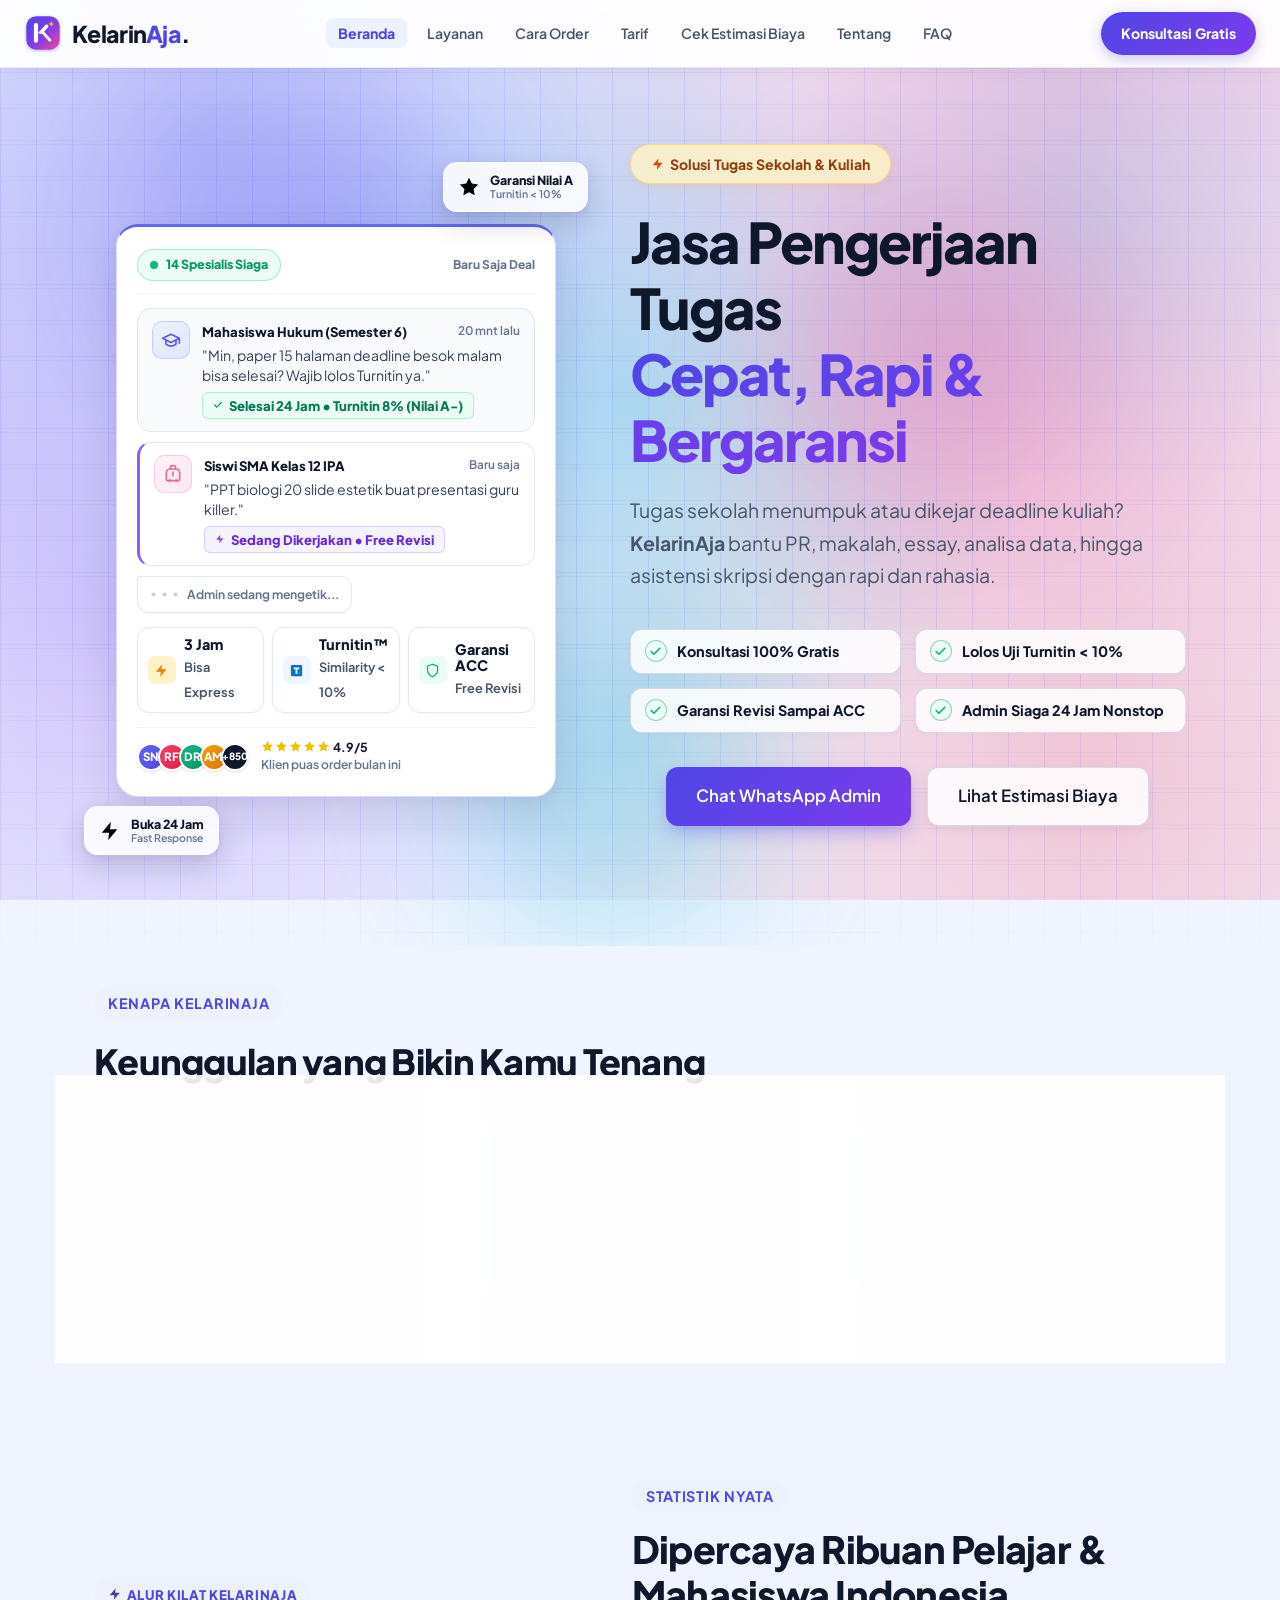
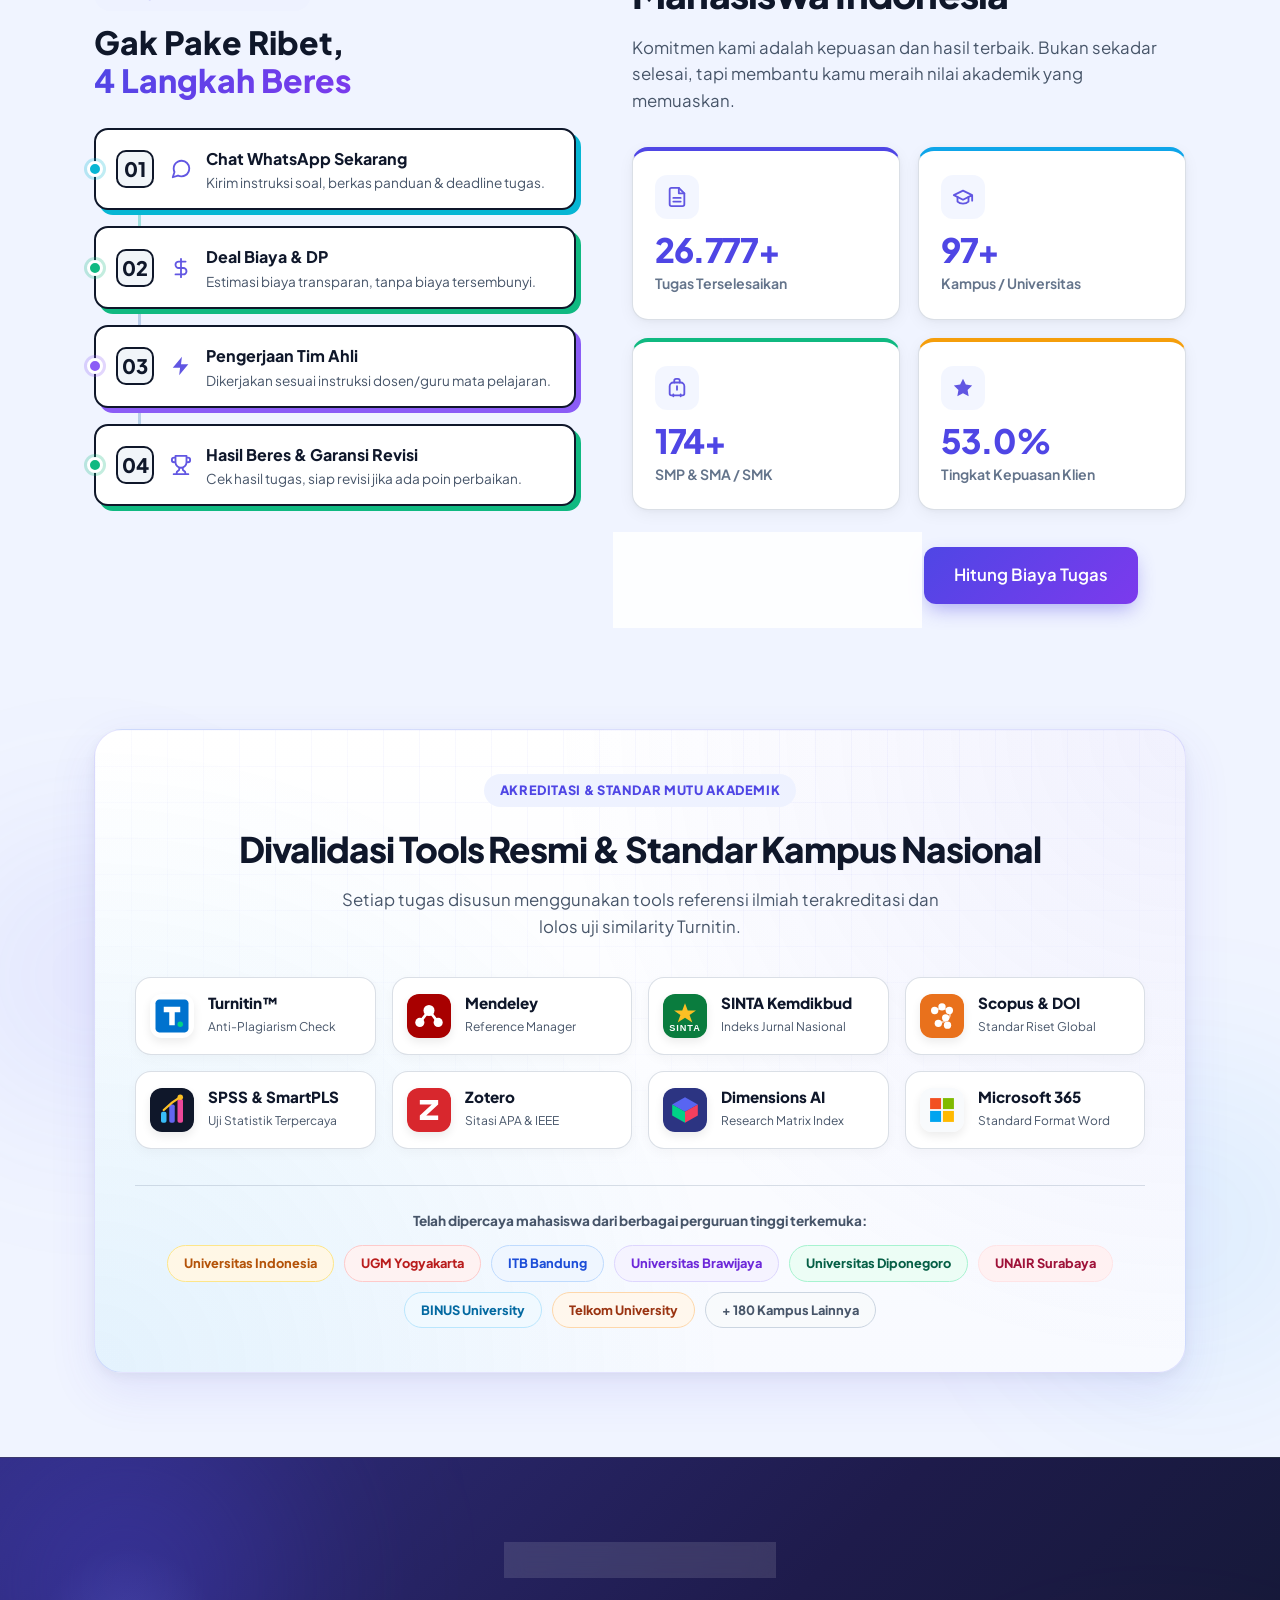
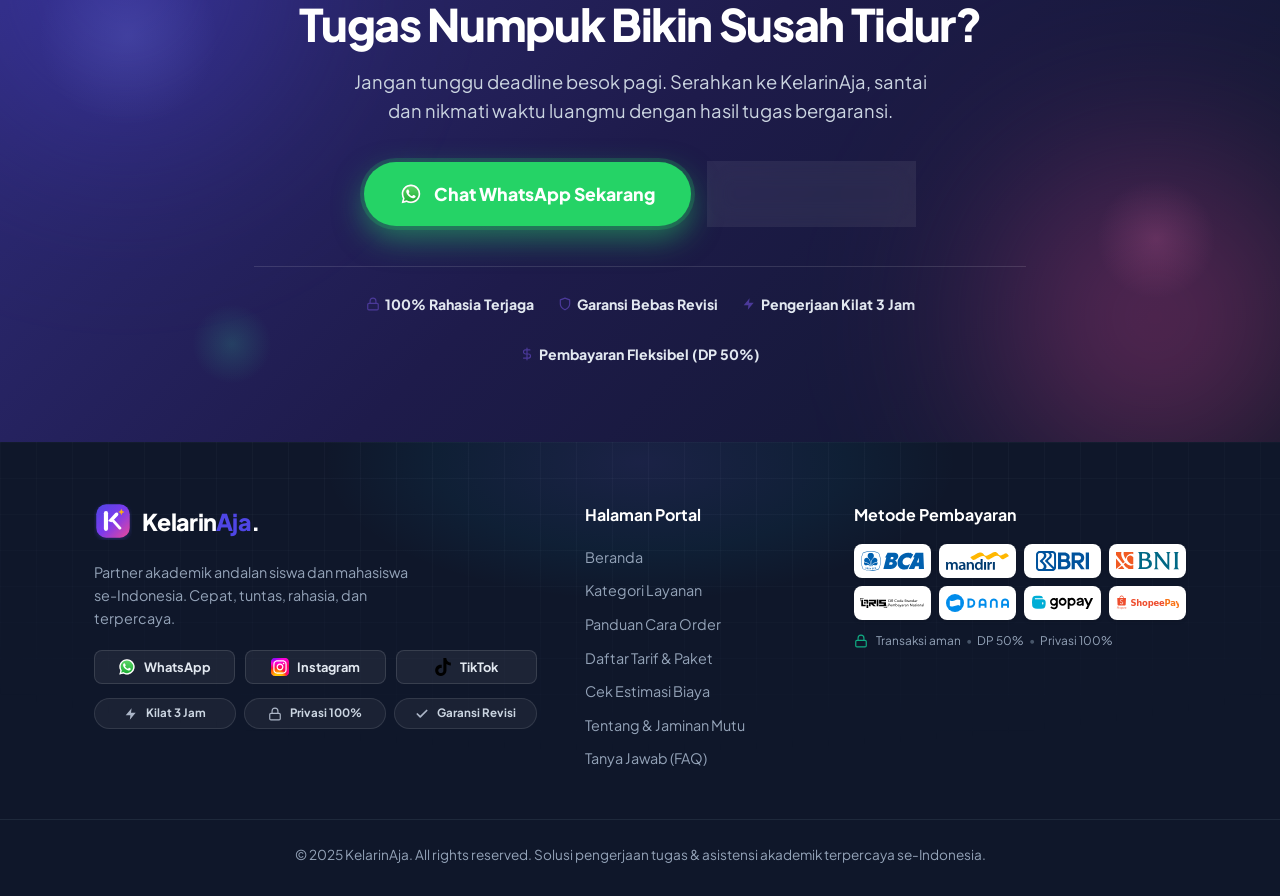
==== commit e2db929f: "fix(footer): rapikan safe note trust badge jadi pill center 1 baris" ====
--- a/index.html
+++ b/index.html
@@ -7,7 +7,7 @@
   <meta name="description" content="Jasa pengerjaan tugas akademik terpercaya untuk SMP, SMA, dan Mahasiswa. Privasi 100% aman, bebas plagiasi Turnitin, garansi revisi sampai tuntas.">
   <link rel="icon" type="image/svg+xml" href="logo.svg">
   <link rel="stylesheet" href="fonts.css">
-  <link rel="stylesheet" href="styles.css?v=3.5">
+  <link rel="stylesheet" href="styles.css?v=3.7">
 </head>
 <body>
 
@@ -567,9 +567,16 @@
           <div class="pay-card" title="GoPay E-Wallet"><img src="logo-pay-gopay.svg" alt="GoPay"></div>
           <div class="pay-card" title="ShopeePay E-Wallet"><img src="logo-pay-shopeepay.svg" alt="ShopeePay"></div>
         </div>
-        <p class="footer-safe-note" style="margin-top: 14px; font-size: 0.8rem; color: #64748B; text-wrap: balance;">
-          <img class="badge-ic" src="icons/ic-lock.svg" alt=""> Transaksi aman • DP 50% tersedia • Privasi terjaga 100%
-        </p>
+        <div class="footer-safe-note">
+          <img class="badge-ic" src="icons/ic-lock.svg" alt="" style="width:14px;height:14px;display:inline-block;flex-shrink:0;filter:invert(48%) sepia(89%) saturate(485%) hue-rotate(115deg) brightness(92%) contrast(88%);">
+          <div class="fsn-items">
+            <span>Transaksi aman</span>
+            <span class="fsn-dot">•</span>
+            <span>DP 50%</span>
+            <span class="fsn-dot">•</span>
+            <span>Privasi 100%</span>
+          </div>
+        </div>
       </div>
     </div>
     <div class="footer-bottom text-center">
--- a/styles.css
+++ b/styles.css
@@ -4923,6 +4923,44 @@
   scroll-margin-top: 74px;
 }
 
+/* Footer safe note (badge trust di bawah logo pembayaran) */
+.footer-safe-note {
+  display: flex;
+  align-items: center;
+  gap: 6px;
+  margin-top: 14px;
+  font-size: 0.74rem;
+  color: #94A3B8;
+  line-height: 1.2;
+}
+
+.footer-safe-note .fsn-items {
+  display: flex;
+  align-items: center;
+  flex-wrap: nowrap;
+  gap: 5px;
+  white-space: nowrap;
+}
+
+.footer-safe-note .fsn-dot {
+  color: #475569;
+  user-select: none;
+}
+
+@media (max-width: 900px) {
+  .footer-safe-note {
+    justify-content: center;
+    background: rgba(255, 255, 255, 0.05);
+    border: 1px solid rgba(255, 255, 255, 0.12);
+    border-radius: 999px;
+    padding: 7px 18px;
+    margin-top: 14px;
+    width: fit-content;
+    margin-left: auto;
+    margin-right: auto;
+  }
+}
+
 /* Footer: link nav tap target ≥ 40px, padding bawah aman dari FAB WA */
 @media (max-width: 640px) {
   .footer {
